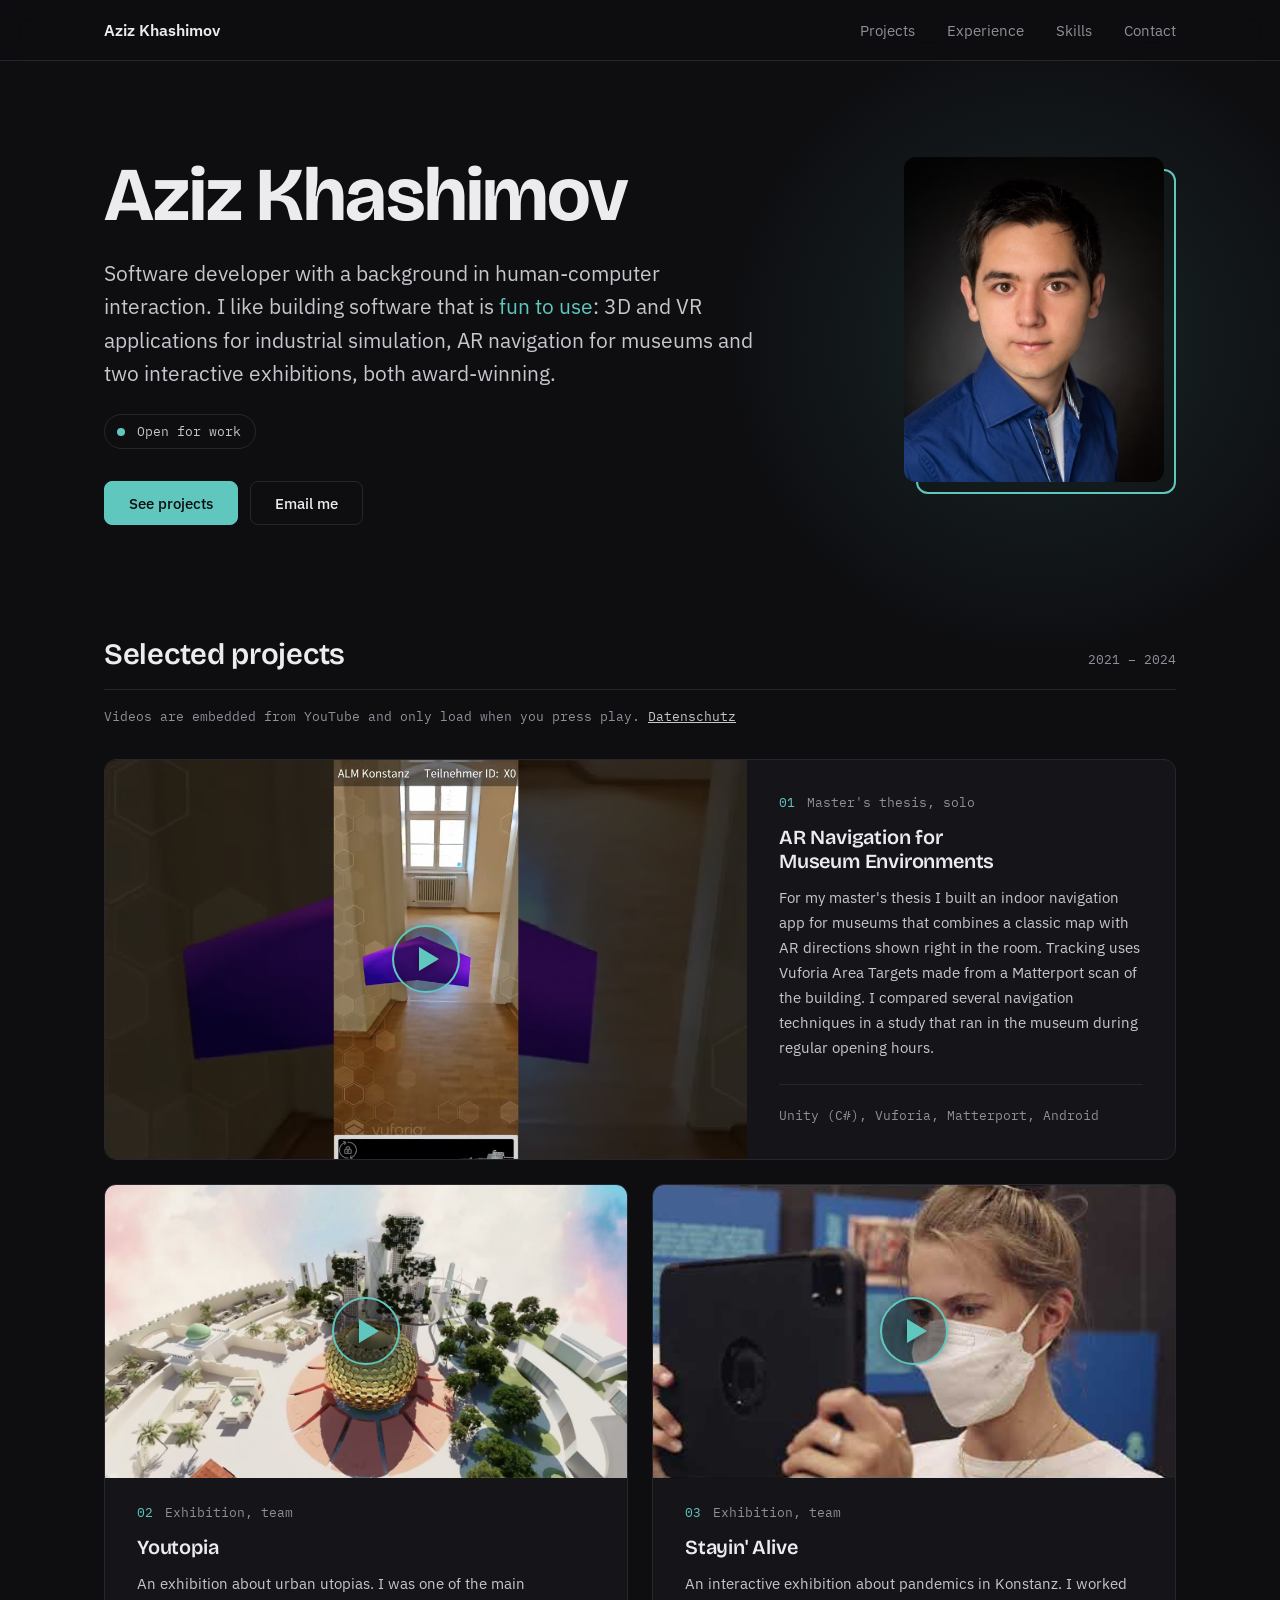
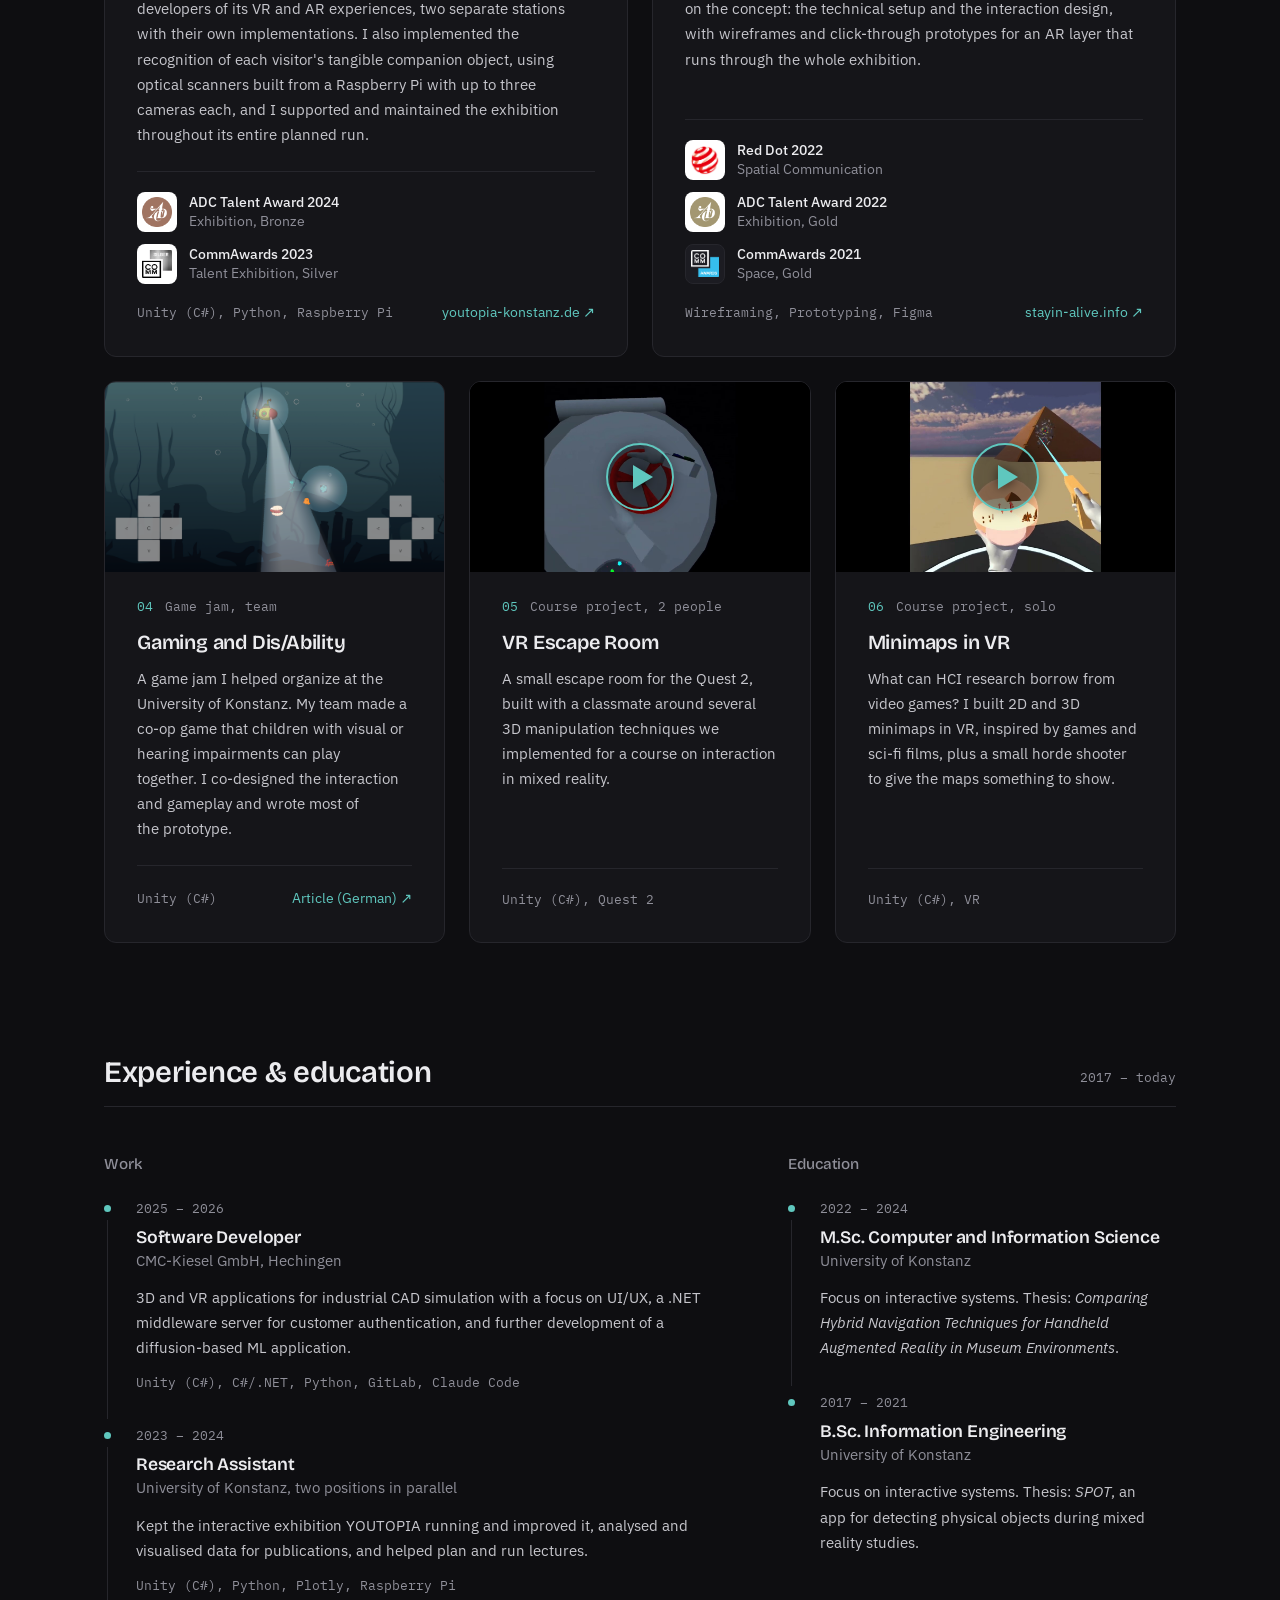
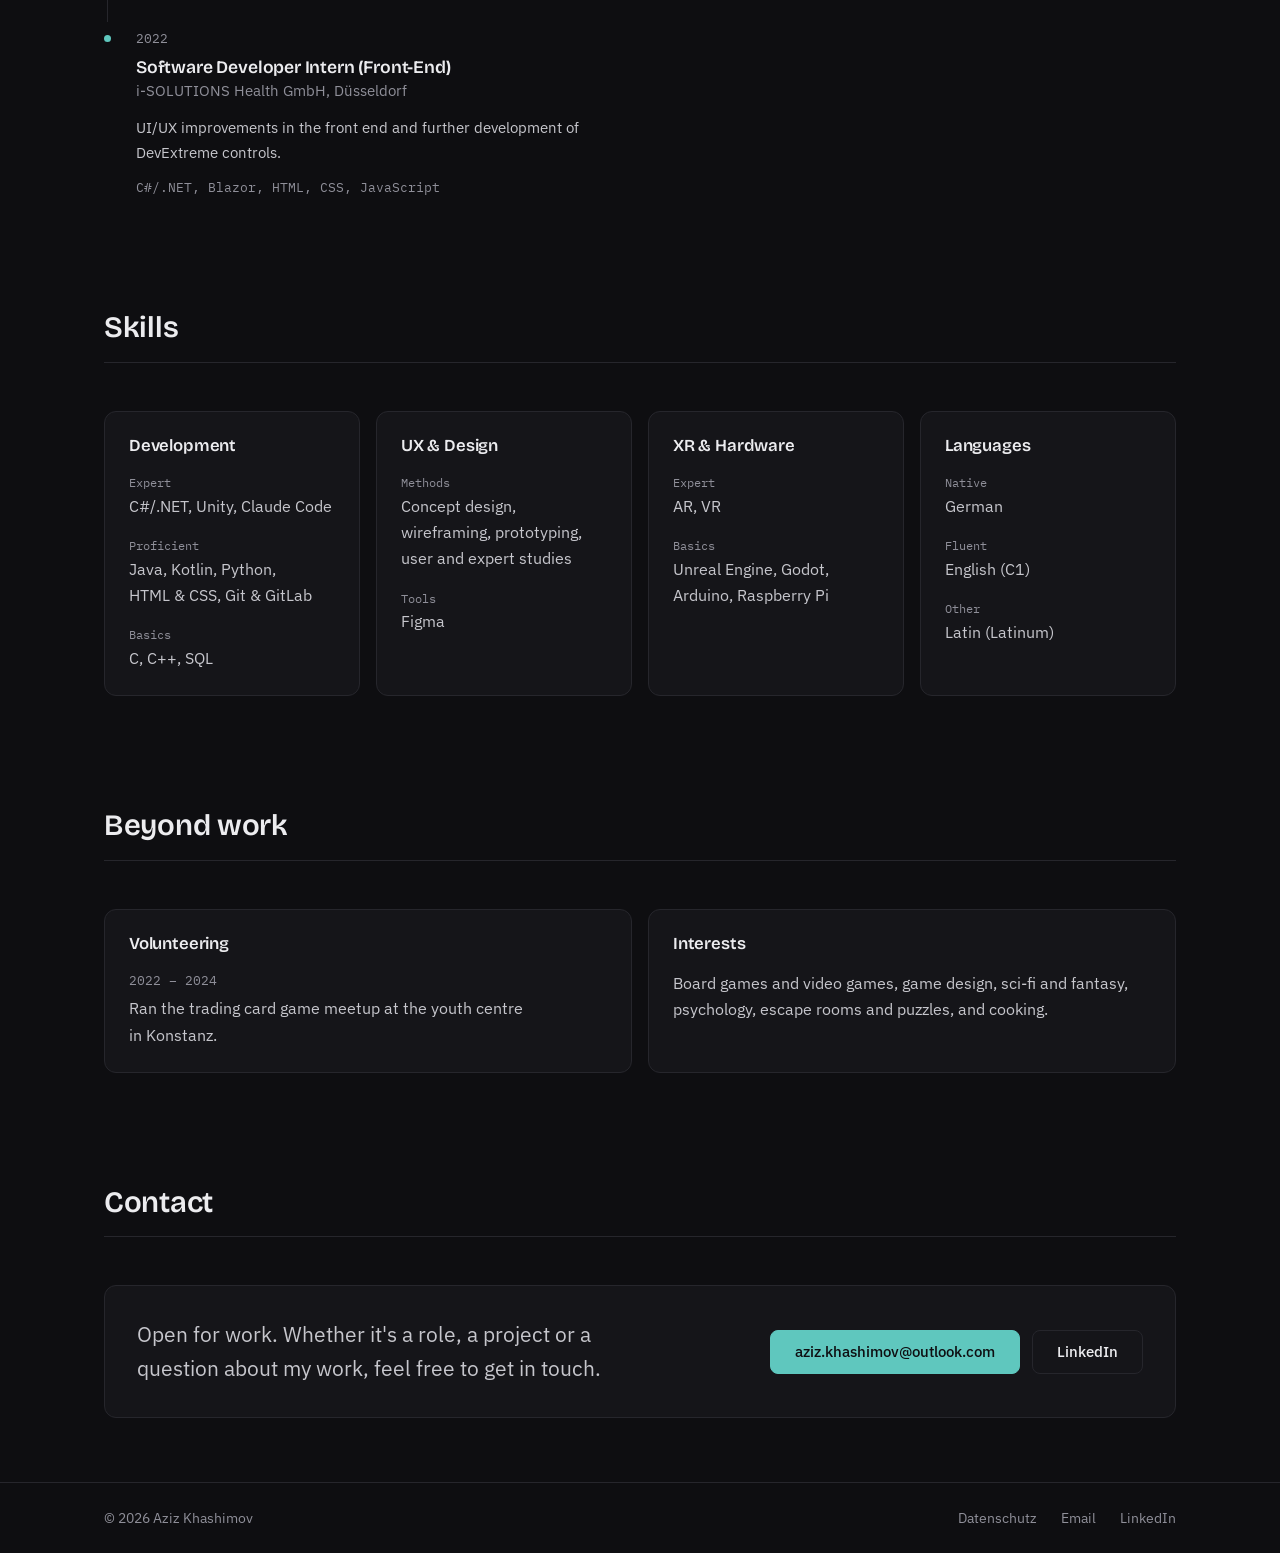
==== index.html @ 4ddc5bf0 "Update CMC-Kiesel experience to match Arbeitszeugnis Co-Authored-By: Claude Opus 5.5 <noreply@anthro" ====
<!doctype html>
<html lang="en">
<head>
<meta charset="utf-8">
<meta name="viewport" content="width=device-width, initial-scale=1">
<title>Aziz Khashimov – Software Developer</title>
<meta name="description" content="Aziz Khashimov, software developer with a background in HCI: AR, VR and interactive exhibitions.">
<link rel="stylesheet" href="fonts.css">
<style>
:root{
  color-scheme:dark;
  --bg:#0e0e11; --surface:#151519; --text:#ececef; --text-2:#c6c6cc; --muted:#8f8f99; --line:#26262c;
  --accent:#5fc7be;
  --mono:"IBM Plex Mono",ui-monospace,monospace;
  --s1:4px; --s2:8px; --s3:12px; --s4:16px; --s5:24px; --s6:32px; --s7:48px; --s8:64px; --s9:96px;
  --radius:12px; --gutter:24px;
}
*{box-sizing:border-box;margin:0;padding:0}
html{scroll-padding-top:80px}
[tabindex="-1"]:focus{outline:none}
body{background:var(--bg);color:var(--text);font:16px/1.65 "IBM Plex Sans",system-ui,sans-serif;-webkit-font-smoothing:antialiased}
h1,h2,h3,h4{font-family:"Bricolage Grotesque","IBM Plex Sans",sans-serif;font-weight:600;line-height:1.2;letter-spacing:-.01em;text-wrap:balance}
p{text-wrap:pretty}
a{color:inherit}
img{display:block;max-width:100%}
ul,ol{list-style:none}
.wrap{max-width:1120px;margin:0 auto;padding:0 var(--gutter)}
@media (max-width:600px){:root{--gutter:16px}}
.mono{font-family:var(--mono);font-size:.8rem;color:var(--muted);letter-spacing:0}

/* nav */
nav{position:sticky;top:0;z-index:10;background:color-mix(in srgb,var(--bg) 85%,transparent);backdrop-filter:blur(12px);border-bottom:1px solid var(--line)}
nav .wrap{display:flex;justify-content:space-between;align-items:center;height:60px}
nav .brand{font-weight:600;text-decoration:none}
nav ul{display:flex;gap:var(--s6)}
nav ul a{text-decoration:none;color:var(--muted);font-size:.92rem}
nav ul a:hover{color:var(--text)}
@media (max-width:600px){nav ul{gap:var(--s5)} nav ul li:nth-child(3){display:none}}
@media (max-width:480px){nav .brand .ln{display:none}}

/* hero */
/* full-width hero clips its ambient light sideways: anything wider than the screen makes mobile Chrome lay out the whole page wider */
.hero{position:relative;overflow-x:clip}
.hero-grid{display:grid;grid-template-columns:minmax(0,1fr) auto;gap:var(--s8);align-items:start;padding-top:var(--s9);padding-bottom:var(--s8)}
.hero::before{content:"";position:absolute;z-index:-1;left:calc(50% + 40px);top:-80px;width:720px;height:720px;pointer-events:none;background:radial-gradient(circle,color-mix(in srgb,var(--accent) 13%,transparent),transparent 62%)}
.hero h1{font-size:clamp(2.8rem,6.5vw,4.75rem);font-weight:700;letter-spacing:-.015em;line-height:1}
.lead em{font-style:normal;color:var(--accent)}
.lead{font-size:clamp(1.1rem,1.8vw,1.3rem);line-height:1.6;color:var(--text-2);max-width:32em;margin-top:var(--s5)}
.status{display:inline-flex;align-items:center;gap:var(--s3);margin-top:var(--s5);padding:6px 14px 6px 12px;border:1px solid var(--line);border-radius:999px;color:var(--text-2)}
.status i{width:8px;height:8px;border-radius:50%;background:var(--accent);box-shadow:0 0 0 0 color-mix(in srgb,var(--accent) 60%,transparent);animation:ping 2.4s ease-out infinite}
@keyframes ping{70%,100%{box-shadow:0 0 0 7px transparent}}
.cta{display:flex;gap:var(--s3);flex-wrap:wrap;margin-top:var(--s6)}
.btn{display:inline-flex;align-items:center;height:44px;padding:0 var(--s5);border-radius:8px;text-decoration:none;font-weight:500;font-size:.95rem;border:1px solid var(--line);transition:border-color .15s,background .15s}
.btn:hover{border-color:var(--muted)}
.btn.primary{background:var(--accent);border-color:var(--accent);color:var(--bg)}
.btn.primary:hover{background:color-mix(in srgb,var(--accent) 85%,#fff)}
.portrait{position:relative;width:260px;margin:0 var(--s3) var(--s3) 0}
.portrait::before{content:"";position:absolute;inset:var(--s3) calc(-1 * var(--s3)) calc(-1 * var(--s3)) var(--s3);border:2px solid var(--accent);border-radius:var(--radius)}
.portrait img{position:relative;width:100%;height:auto;aspect-ratio:4/5;object-fit:cover;object-position:50% 25%;border-radius:var(--radius)}
@media (max-width:820px){
  .hero-grid{grid-template-columns:1fr;gap:var(--s6);padding-top:var(--s8)}
  .hero::before{left:calc(100% - 300px);top:-300px}
  .portrait{order:-1;width:140px}
}

/* sections */
section{padding:var(--s7) 0 var(--s8)}
.section-head{display:flex;justify-content:space-between;align-items:baseline;gap:var(--s4);padding-bottom:var(--s4);margin-bottom:var(--s7);border-bottom:1px solid var(--line)}
.section-head h2{font-size:clamp(1.5rem,2.6vw,1.85rem)}
.section-head .mono{white-space:nowrap}
.section-head+.note{margin:calc(-1 * var(--s6)) 0 var(--s6)}
.note a{color:var(--text-2)}
.note a:hover{color:var(--accent)}

/* project cards */
.projects{display:grid;gap:var(--s5)}
.row-2{display:grid;grid-template-columns:repeat(2,minmax(0,1fr));gap:var(--s5)}
.row-3{display:grid;grid-template-columns:repeat(3,minmax(0,1fr));gap:var(--s5)}
@media (max-width:960px){.row-3{grid-template-columns:repeat(2,minmax(0,1fr))}}
@media (max-width:700px){.row-2,.row-3{grid-template-columns:1fr}}
.card{display:flex;flex-direction:column;background:var(--surface);border:1px solid var(--line);border-radius:var(--radius);transition:box-shadow .35s,border-color .35s}
.media{aspect-ratio:16/9;background:#000;flex-shrink:0;overflow:hidden;border-radius:calc(var(--radius) - 1px) calc(var(--radius) - 1px) 0 0}
.media iframe,.media img{width:100%;height:100%;border:0;object-fit:cover}
.yt{position:relative;display:block;width:100%;height:100%;padding:0;border:0;background:#000;cursor:pointer}
.yt img{transition:filter .3s}
/* outline play button: ring + triangle in accent over a light dark tint; z-index keeps it above the img, which becomes its own layer while its hover filter is active */
.yt::before,.yt::after{content:"";position:absolute;z-index:1;left:50%;top:50%;transform:translate(-50%,-50%);transition:transform .2s;filter:drop-shadow(0 1px 6px rgba(0,0,0,.6))}
.yt::after{width:64px;height:64px;border:2px solid var(--accent);border-radius:50%;background:rgba(14,14,17,.35)}
.yt::before{z-index:2;width:0;height:0;margin-left:3px;border-left:20px solid var(--accent);border-top:12px solid transparent;border-bottom:12px solid transparent}
.yt:hover img{filter:brightness(.8)}
.yt:hover::before,.yt:hover::after{transform:translate(-50%,-50%) scale(1.08)}
.yt:focus-visible{outline:2px solid var(--accent);outline-offset:-2px}
.body{display:flex;flex-direction:column;flex:1;padding:var(--s5) var(--s6) var(--s6)}
.kicker{margin-bottom:var(--s3)}
.kicker span{color:var(--accent);margin-right:var(--s3)}
.body h3{font-size:1.25rem;margin-bottom:var(--s3)}
.body>p:not(.mono){color:var(--text-2);font-size:.95rem}
.foot{display:flex;flex-direction:column;gap:var(--s4);margin-top:auto;padding-top:var(--s5)}
.foot::before{content:"";border-top:1px solid var(--line);margin-bottom:var(--s1)}
.foot-row{display:flex;justify-content:space-between;align-items:baseline;flex-wrap:wrap;gap:var(--s2) var(--s4)}
.ext{font-size:.9rem;color:var(--accent);text-decoration:none;white-space:nowrap}
.ext:hover{text-decoration:underline;text-underline-offset:3px}
.awards{display:flex;flex-direction:column;gap:var(--s3)}
.awards li{display:flex;align-items:center;gap:var(--s3);font-size:.85rem;color:var(--muted);line-height:1.4}
.awards img{width:40px;height:40px;flex-shrink:0;object-fit:contain;background:#fff;border-radius:8px;padding:5px}
.awards img.dark{background:#1c1c22;border:1px solid var(--line)}
.awards b{display:block;color:var(--text);font-weight:500}
.card.featured{display:grid;grid-template-columns:minmax(0,1.5fr) minmax(0,1fr)}
.card.featured .media{aspect-ratio:auto;min-height:320px;border-radius:calc(var(--radius) - 1px) 0 0 calc(var(--radius) - 1px)}
.card.featured .body{padding:var(--s6)}
@media (max-width:860px){.card.featured{grid-template-columns:1fr} .card.featured .media{aspect-ratio:16/9;min-height:0;border-radius:calc(var(--radius) - 1px) calc(var(--radius) - 1px) 0 0}}
@media (max-width:600px){.body,.card.featured .body{padding:var(--s5)}}

/* experience */
.cv{display:grid;grid-template-columns:minmax(0,1.6fr) minmax(0,1fr);gap:var(--s8)}
@media (max-width:860px){.cv{grid-template-columns:1fr;gap:var(--s7)}}
.cv h3{font-size:.95rem;font-weight:500;color:var(--muted);margin-bottom:var(--s5)}
.entries li{position:relative;padding:0 0 var(--s6) var(--s6)}
.entries li:last-child{padding-bottom:0}
.entries li::before{content:"";position:absolute;left:0;top:7px;width:7px;height:7px;border-radius:50%;background:var(--accent)}
.entries li:not(:last-child)::after{content:"";position:absolute;left:3px;top:22px;bottom:6px;width:1px;background:var(--line)}
.entries h4{font-size:1.1rem;margin-top:var(--s2)}
.entries .org{color:var(--muted);font-size:.95rem}
.entries p.desc{color:var(--text-2);font-size:.95rem;margin-top:var(--s3)}
.entries .mono:last-child:not(:first-child){margin-top:var(--s3)}

/* skills */
.skills{display:grid;grid-template-columns:repeat(4,minmax(0,1fr));gap:var(--s4)}
.panel{background:var(--surface);border:1px solid var(--line);border-radius:var(--radius);padding:var(--s5)}
@media (max-width:960px){.skills{grid-template-columns:repeat(2,minmax(0,1fr))}}
@media (max-width:520px){.skills{grid-template-columns:1fr}}
.skills dt{font-family:var(--mono);font-size:.78rem;color:var(--muted)}
.skills dd{color:var(--text-2);margin-bottom:var(--s4)}
.skills dd:last-child{margin-bottom:0}

/* beyond work + contact */
.duo{display:grid;grid-template-columns:repeat(2,minmax(0,1fr));gap:var(--s4)}
@media (max-width:700px){.duo{grid-template-columns:1fr}}
.panel h3{font-size:1.05rem;margin-bottom:var(--s4)}
.panel p:not(.mono){color:var(--text-2)}
.panel .mono+p{margin-top:var(--s1)}
.contact{display:flex;justify-content:space-between;align-items:center;gap:var(--s5) var(--s7);flex-wrap:wrap;padding:var(--s6)}
.contact .lead{margin:0;max-width:25em}
.contact .cta{margin:0}

/* backlight glow on project cards and skill panels: follows the pointer, strongest on the edge nearest to it */
.card,.panel{position:relative}
@media (hover:hover){
  .card::before,.panel::before{content:"";position:absolute;inset:-16px;z-index:-1;border-radius:calc(var(--radius) + 16px);pointer-events:none;
    background:radial-gradient(360px circle at calc(var(--mx,50%) + 16px) calc(var(--my,50%) + 16px),var(--accent),transparent 70%);
    filter:blur(28px);opacity:0;transition:opacity .35s}
  .card::after,.panel::after{content:"";position:absolute;inset:-1px;border-radius:inherit;padding:1px;pointer-events:none;
    background:radial-gradient(260px circle at var(--mx,50%) var(--my,50%),var(--accent),transparent 70%);
    -webkit-mask:linear-gradient(#000 0 0) content-box,linear-gradient(#000 0 0);-webkit-mask-composite:xor;mask-composite:exclude;
    opacity:0;transition:opacity .35s}
  .card:hover::before,.panel:hover::before{opacity:.55}
  .card:hover::after,.panel:hover::after{opacity:1}
  /* a playing video (cross-origin iframe) hides the pointer position: crossfade to an even all-round glow instead of freezing */
  .card:has(iframe:hover)::before,.card:has(iframe:hover)::after{opacity:0}
  .card:has(iframe:hover){box-shadow:0 0 44px -4px color-mix(in srgb,var(--accent) 45%,transparent);border-color:color-mix(in srgb,var(--accent) 55%,var(--line))}
}

footer{border-top:1px solid var(--line)}
footer .wrap{display:flex;justify-content:space-between;flex-wrap:wrap;gap:var(--s3);padding-top:var(--s5);padding-bottom:var(--s5);color:var(--muted);font-size:.85rem}
footer .links{display:flex;gap:var(--s5)}
footer a{text-decoration:none}
footer a:hover{color:var(--text)}
</style>
</head>
<body>

<nav><div class="wrap">
  <a class="brand" href="#">Aziz<span class="ln"> Khashimov</span></a>
  <ul>
    <li><a href="#projects">Projects</a></li>
    <li><a href="#experience">Experience</a></li>
    <li><a href="#skills">Skills</a></li>
    <li><a href="#contact">Contact</a></li>
  </ul>
</div></nav>

<header class="hero"><div class="wrap hero-grid">
  <div>
    <h1>Aziz Khashimov</h1>
    <p class="lead">Software developer with a background in human-computer interaction. I like building software that is <em>fun to use</em>: 3D and VR applications for industrial simulation, AR navigation for museums and two interactive exhibitions, both award-winning.</p>
    <p class="status mono"><i></i>Open for work</p>
    <div class="cta">
      <a class="btn primary" href="#projects">See projects</a>
      <a class="btn" href="mailto:aziz.khashimov@outlook.com">Email me</a>
    </div>
  </div>
  <div class="portrait"><img src="img/portrait.png" alt="Portrait of Aziz Khashimov" width="800" height="800"></div>
</div></header>

<section id="projects"><div class="wrap">
  <div class="section-head"><h2>Selected projects</h2><span class="mono">2021 – 2024</span></div>
  <p class="note mono">Videos are embedded from YouTube and only load when you press play. <a href="datenschutz.html#youtube">Datenschutz</a></p>
  <div class="projects">

    <article class="card featured">
      <div class="media"><button class="yt" data-id="PAN7VxCOb70" data-title="AR Navigation for Museum Environments" aria-label="Play video: AR Navigation for Museum Environments"><img src="img/yt-PAN7VxCOb70.jpg" alt="" loading="lazy"></button></div>
      <div class="body">
        <p class="kicker mono"><span>01</span>Master's thesis, solo</p>
        <h3>AR Navigation for Museum Environments</h3>
        <p>For my master's thesis I built an indoor navigation app for museums that combines a classic map with AR directions shown right in the room. Tracking uses Vuforia Area Targets made from a Matterport scan of the building. I compared several navigation techniques in a study that ran in the museum during regular opening hours.</p>
        <div class="foot"><p class="mono">Unity (C#), Vuforia, Matterport, Android</p></div>
      </div>
    </article>

    <div class="row-2">
      <article class="card">
        <div class="media"><button class="yt" data-id="mVkMf0qojK0" data-title="Youtopia" aria-label="Play video: Youtopia"><img src="img/yt-mVkMf0qojK0.jpg" alt="" loading="lazy"></button></div>
        <div class="body">
          <p class="kicker mono"><span>02</span>Exhibition, team</p>
          <h3>Youtopia</h3>
          <p>An exhibition about urban utopias. I was one of the main developers of its VR and AR experiences, two separate stations with their own implementations. I also implemented the recognition of each visitor's tangible companion object, using optical scanners built from a Raspberry Pi with up to three cameras each, and I supported and maintained the exhibition throughout its entire planned run.</p>
          <div class="foot">
            <ul class="awards">
              <li><img src="img/adc-bronze-2024.png" alt="ADC logo"><span><b>ADC Talent Award 2024</b>Exhibition, Bronze</span></li>
              <li><img src="img/commawards-2023.png" alt="CommAwards Silver logo"><span><b>CommAwards 2023</b>Talent Exhibition, Silver</span></li>
            </ul>
            <div class="foot-row"><p class="mono">Unity (C#), Python, Raspberry Pi</p><a class="ext" href="https://youtopia-konstanz.de/" target="_blank" rel="noopener">youtopia-konstanz.de ↗</a></div>
          </div>
        </div>
      </article>

      <article class="card">
        <div class="media"><button class="yt" data-id="n504hW-Rkqc" data-title="Stayin' Alive" aria-label="Play video: Stayin' Alive"><img src="img/yt-n504hW-Rkqc.jpg" alt="" loading="lazy"></button></div>
        <div class="body">
          <p class="kicker mono"><span>03</span>Exhibition, team</p>
          <h3>Stayin' Alive</h3>
          <p>An interactive exhibition about pandemics in Konstanz. I worked on the concept: the technical setup and the interaction design, with wireframes and click-through prototypes for an AR layer that runs through the whole exhibition.</p>
          <div class="foot">
            <ul class="awards">
              <li><img src="img/reddot-2022.png" alt="Red Dot logo"><span><b>Red Dot 2022</b>Spatial Communication</span></li>
              <li><img src="img/adc-gold-2022.png" alt="ADC logo"><span><b>ADC Talent Award 2022</b>Exhibition, Gold</span></li>
              <li><img class="dark" src="img/commawards-2021.png" alt="CommAwards logo"><span><b>CommAwards 2021</b>Space, Gold</span></li>
            </ul>
            <div class="foot-row"><p class="mono">Wireframing, Prototyping, Figma</p><a class="ext" href="https://stayin-alive.info/" target="_blank" rel="noopener">stayin-alive.info ↗</a></div>
          </div>
        </div>
      </article>
    </div>

    <div class="row-3">
      <article class="card">
        <div class="media"><img src="img/gamejam.png" alt="Screenshot of the game jam prototype" loading="lazy"></div>
        <div class="body">
          <p class="kicker mono"><span>04</span>Game jam, team</p>
          <h3>Gaming and Dis/Ability</h3>
          <p>A game jam I helped organize at the University of Konstanz. My team made a co-op game that children with visual or hearing impairments can play together. I co-designed the interaction and gameplay and wrote most of the prototype.</p>
          <div class="foot"><div class="foot-row"><p class="mono">Unity (C#)</p><a class="ext" href="https://www.gamelab.uni-konstanz.de/news/aktuelles/ankuendigung-gamejam-der-universitaet-konstanz-im-maerz-2024/" target="_blank" rel="noopener">Article (German) ↗</a></div></div>
        </div>
      </article>

      <article class="card">
        <div class="media"><button class="yt" data-id="dcpiaoUxE8g" data-title="VR Escape Room" aria-label="Play video: VR Escape Room"><img src="img/yt-dcpiaoUxE8g.jpg" alt="" loading="lazy"></button></div>
        <div class="body">
          <p class="kicker mono"><span>05</span>Course project, 2 people</p>
          <h3>VR Escape Room</h3>
          <p>A small escape room for the Quest 2, built with a classmate around several 3D manipulation techniques we implemented for a course on interaction in mixed reality.</p>
          <div class="foot"><p class="mono">Unity (C#), Quest 2</p></div>
        </div>
      </article>

      <article class="card">
        <div class="media"><button class="yt" data-id="bs5JrEk2OOI" data-title="Minimaps in VR" aria-label="Play video: Minimaps in VR"><img src="img/yt-bs5JrEk2OOI.jpg" alt="" loading="lazy"></button></div>
        <div class="body">
          <p class="kicker mono"><span>06</span>Course project, solo</p>
          <h3>Minimaps in VR</h3>
          <p>What can HCI research borrow from video games? I built 2D and 3D minimaps in VR, inspired by games and sci-fi films, plus a small horde shooter to give the maps something to show.</p>
          <div class="foot"><p class="mono">Unity (C#), VR</p></div>
        </div>
      </article>
    </div>

  </div>
</div></section>

<section id="experience"><div class="wrap">
  <div class="section-head"><h2>Experience &amp; education</h2><span class="mono">2017 – today</span></div>
  <div class="cv">
    <div>
      <h3>Work</h3>
      <ol class="entries">
        <li>
          <p class="mono">2025 – 2026</p>
          <h4>Software Developer</h4>
          <p class="org">CMC-Kiesel GmbH, Hechingen</p>
          <p class="desc">3D and VR applications for industrial CAD simulation with a focus on UI/UX, a .NET middleware server for customer authentication, and further development of a diffusion-based ML application.</p>
          <p class="mono">Unity (C#), C#/.NET, Python, GitLab, Claude Code</p>
        </li>
        <li>
          <p class="mono">2023 – 2024</p>
          <h4>Research Assistant</h4>
          <p class="org">University of Konstanz, two positions in parallel</p>
          <p class="desc">Kept the interactive exhibition YOUTOPIA running and improved it, analysed and visualised data for publications, and helped plan and run lectures.</p>
          <p class="mono">Unity (C#), Python, Plotly, Raspberry Pi</p>
        </li>
        <li>
          <p class="mono">2022</p>
          <h4>Software Developer Intern (Front-End)</h4>
          <p class="org">i-SOLUTIONS Health GmbH, Düsseldorf</p>
          <p class="desc">UI/UX improvements in the front end and further development of DevExtreme controls.</p>
          <p class="mono">C#/.NET, Blazor, HTML, CSS, JavaScript</p>
        </li>
      </ol>
    </div>
    <div>
      <h3>Education</h3>
      <ol class="entries">
        <li>
          <p class="mono">2022 – 2024</p>
          <h4>M.Sc. Computer and Information Science</h4>
          <p class="org">University of Konstanz</p>
          <p class="desc">Focus on interactive systems. Thesis: <em>Comparing Hybrid Navigation Techniques for Handheld Augmented Reality in Museum Environments</em>.</p>
        </li>
        <li>
          <p class="mono">2017 – 2021</p>
          <h4>B.Sc. Information Engineering</h4>
          <p class="org">University of Konstanz</p>
          <p class="desc">Focus on interactive systems. Thesis: <em>SPOT</em>, an app for detecting physical objects during mixed reality studies.</p>
        </li>
      </ol>
    </div>
  </div>
</div></section>

<section id="skills"><div class="wrap">
  <div class="section-head"><h2>Skills</h2></div>
  <div class="skills">
    <div class="panel"><h3>Development</h3><dl>
      <dt>Expert</dt><dd>C#/.NET, Unity, Claude Code</dd>
      <dt>Proficient</dt><dd>Java, Kotlin, Python, HTML&nbsp;&amp;&nbsp;CSS, Git&nbsp;&amp;&nbsp;GitLab</dd>
      <dt>Basics</dt><dd>C, C++, SQL</dd>
    </dl></div>
    <div class="panel"><h3>UX &amp; Design</h3><dl>
      <dt>Methods</dt><dd>Concept design, wireframing, prototyping, user and expert studies</dd>
      <dt>Tools</dt><dd>Figma</dd>
    </dl></div>
    <div class="panel"><h3>XR &amp; Hardware</h3><dl>
      <dt>Expert</dt><dd>AR, VR</dd>
      <dt>Basics</dt><dd>Unreal Engine, Godot, Arduino, Raspberry Pi</dd>
    </dl></div>
    <div class="panel"><h3>Languages</h3><dl>
      <dt>Native</dt><dd>German</dd>
      <dt>Fluent</dt><dd>English (C1)</dd>
      <dt>Other</dt><dd>Latin (Latinum)</dd>
    </dl></div>
  </div>
</div></section>

<section id="beyond"><div class="wrap">
  <div class="section-head"><h2>Beyond work</h2></div>
  <div class="duo">
    <div class="panel"><h3>Volunteering</h3>
      <p class="mono">2022 – 2024</p>
      <p>Ran the trading card game meetup at the youth centre in Konstanz.</p>
    </div>
    <div class="panel"><h3>Interests</h3>
      <p>Board games and video games, game design, sci-fi and fantasy, psychology, escape rooms and puzzles, and cooking.</p>
    </div>
  </div>
</div></section>

<section id="contact"><div class="wrap">
  <div class="section-head"><h2>Contact</h2></div>
  <div class="panel contact">
    <p class="lead">Open for work. Whether it's a role, a project or a question about my work, feel free to get in touch.</p>
    <div class="cta">
      <a class="btn primary" href="mailto:aziz.khashimov@outlook.com">aziz.khashimov@outlook.com</a>
      <a class="btn" href="https://www.linkedin.com/in/aziz-khashimov/" target="_blank" rel="noopener">LinkedIn</a>
    </div>
  </div>
</div></section>

<footer><div class="wrap">
  <span>© <span id="y"></span> Aziz Khashimov</span>
  <div class="links"><a href="datenschutz.html">Datenschutz</a><a href="mailto:aziz.khashimov@outlook.com">Email</a><a href="https://www.linkedin.com/in/aziz-khashimov/" target="_blank" rel="noopener">LinkedIn</a></div>
</div></footer>
<script>
document.getElementById('y').textContent=new Date().getFullYear();
document.querySelectorAll('.yt').forEach(b=>b.addEventListener('click',()=>{
  const f=document.createElement('iframe');
  f.src='https://www.youtube-nocookie.com/embed/'+b.dataset.id+'?autoplay=1';
  f.title=b.dataset.title;
  f.allow='autoplay; encrypted-media; picture-in-picture; fullscreen';
  f.allowFullscreen=true;
  b.replaceWith(f);
}));
document.querySelectorAll('.card,.panel').forEach(el=>el.addEventListener('pointermove',e=>{
  const r=el.getBoundingClientRect();
  el.style.setProperty('--mx',e.clientX-r.left+'px');
  el.style.setProperty('--my',e.clientY-r.top+'px');
}));
// in-page links scroll in JS: Chrome disables CSS smooth scrolling when the OS has animations turned off
document.querySelectorAll('a[href^="#"]').forEach(a=>a.addEventListener('click',e=>{
  const id=a.getAttribute('href'), el=id==='#'?null:document.querySelector(id);
  if(id!=='#'&&!el)return;
  e.preventDefault();
  const start=scrollY, end=el?el.getBoundingClientRect().top+scrollY-80:0, dist=end-start;
  const dur=Math.min(900,350+Math.abs(dist)/5), t0=performance.now();
  const step=now=>{
    const p=Math.min(1,(now-t0)/dur), k=p<.5?4*p*p*p:1-Math.pow(-2*p+2,3)/2; // easeInOutCubic
    scrollTo({top:start+dist*k,behavior:'instant'});
    if(p<1)requestAnimationFrame(step);
  };
  requestAnimationFrame(step);
  history.pushState(null,'',el?id:location.pathname+location.search);
  if(el){el.setAttribute('tabindex','-1');el.focus({preventScroll:true});} // keep keyboard focus in sync
}));
</script>
</body>
</html>
---- fonts.css ----
/* self-hosted fonts (latin subset, SIL Open Font License, see fonts/*-OFL.txt); no requests to Google */
@font-face{font-family:"Bricolage Grotesque";font-style:normal;font-weight:500 700;font-display:swap;src:url(fonts/bricolage-grotesque.woff2) format("woff2")}
@font-face{font-family:"IBM Plex Sans";font-style:normal;font-weight:400 600;font-display:swap;src:url(fonts/ibm-plex-sans.woff2) format("woff2")}
@font-face{font-family:"IBM Plex Sans";font-style:italic;font-weight:400;font-display:swap;src:url(fonts/ibm-plex-sans-italic.woff2) format("woff2")}
@font-face{font-family:"IBM Plex Mono";font-style:normal;font-weight:400;font-display:swap;src:url(fonts/ibm-plex-mono-400.woff2) format("woff2")}
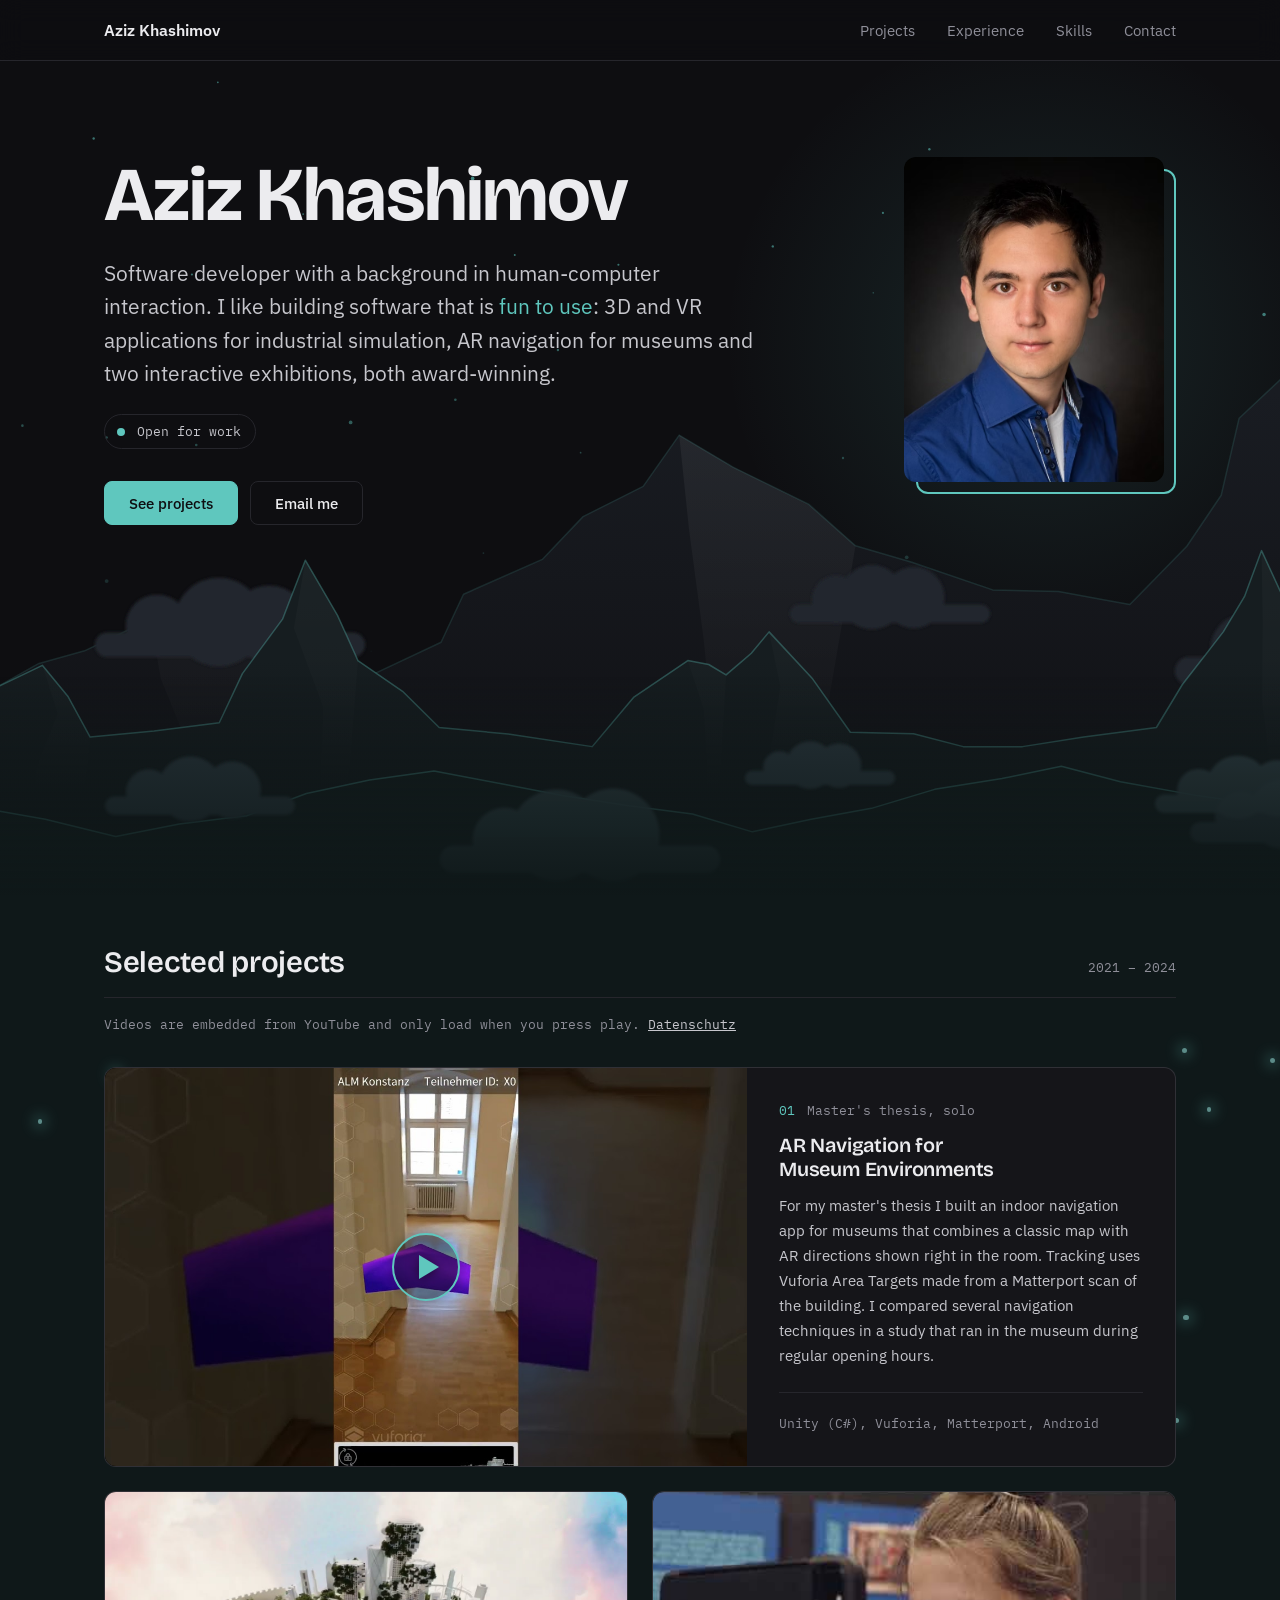
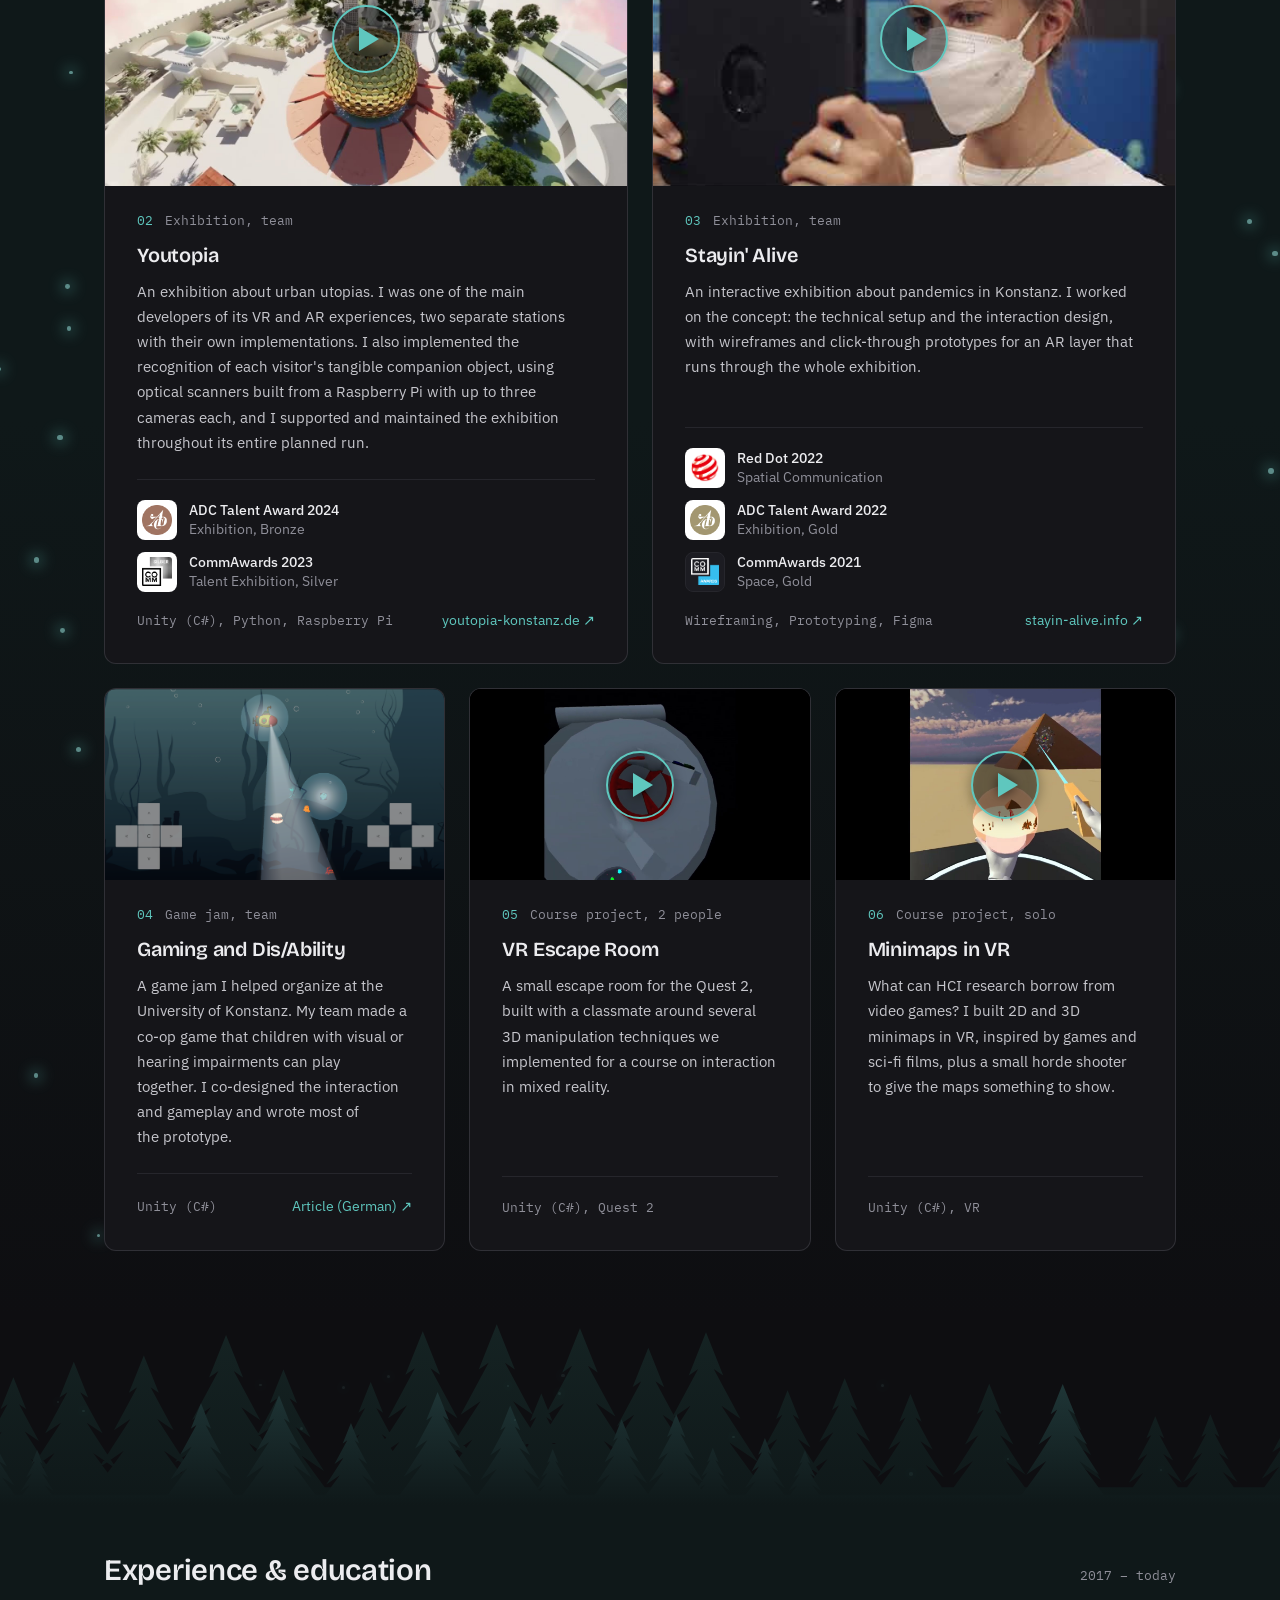
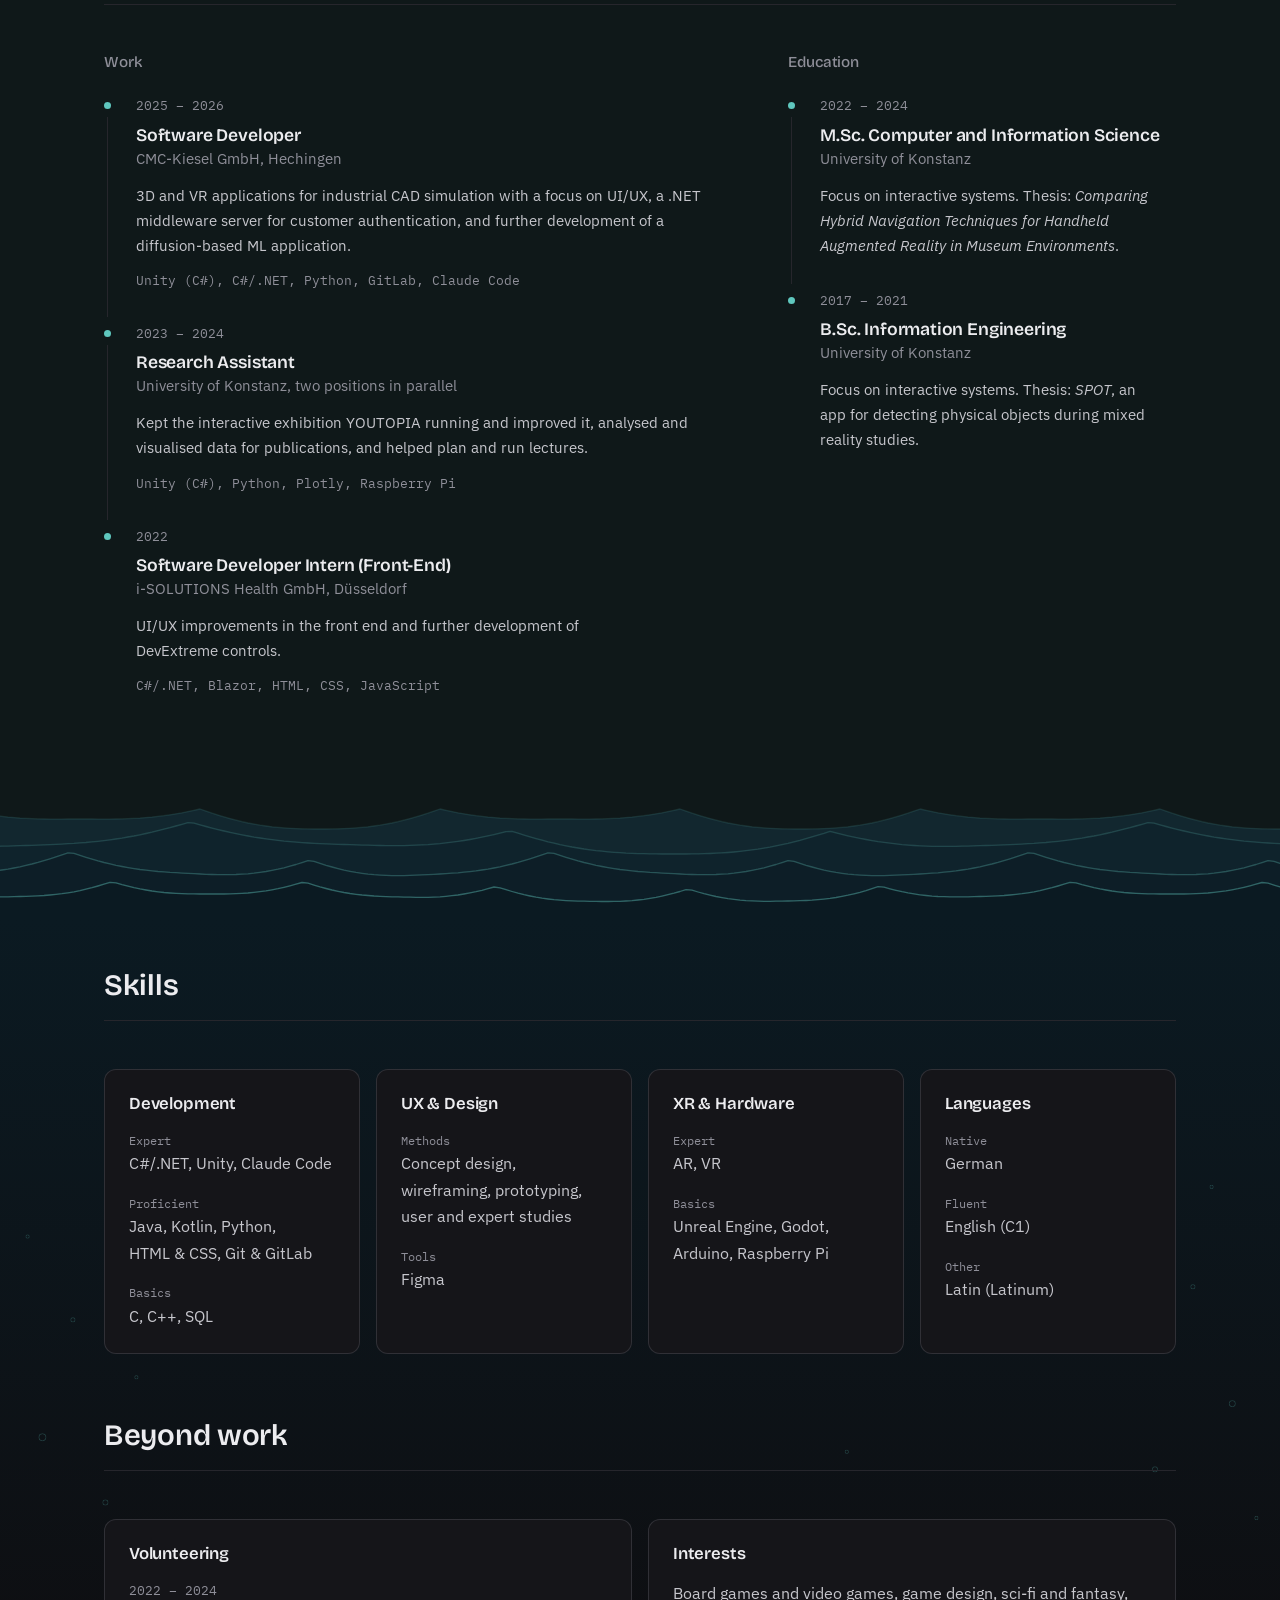
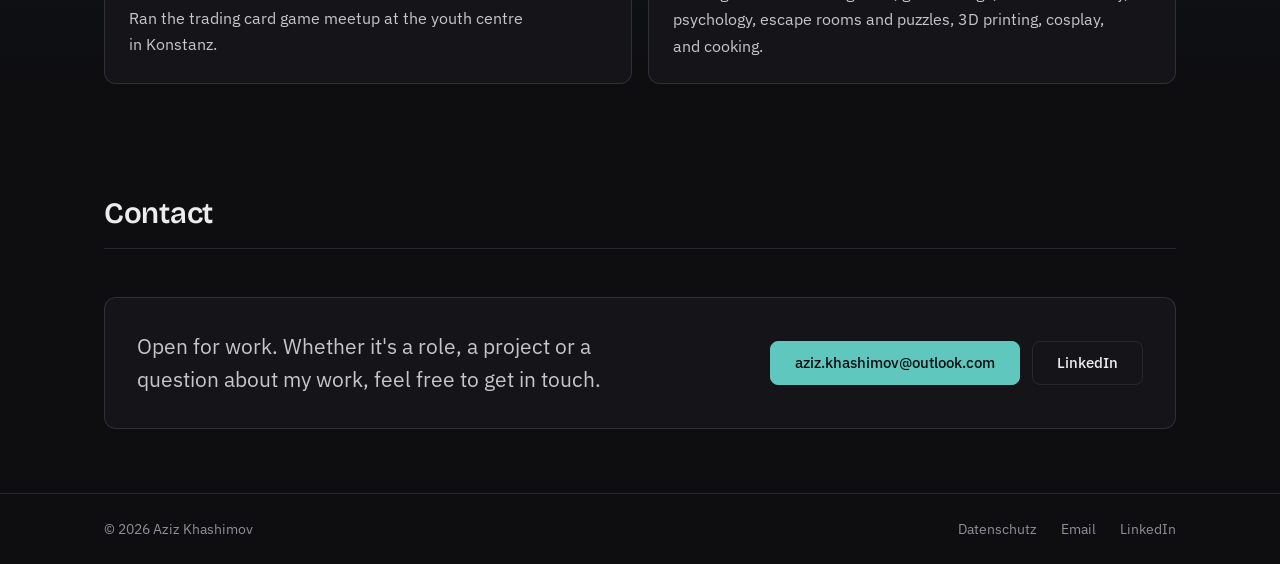
==== commit 3086bc5b: "Redesign the page as one calm landscape The page becomes one quiet descent: a night sky with stars o" ====
--- a/index.html
+++ b/index.html
@@ -33,14 +33,18 @@
 nav .wrap{display:flex;justify-content:space-between;align-items:center;height:60px}
 nav .brand{font-weight:600;text-decoration:none}
 nav ul{display:flex;gap:var(--s6)}
-nav ul a{text-decoration:none;color:var(--muted);font-size:.92rem}
-nav ul a:hover{color:var(--text)}
+nav ul a{position:relative;text-decoration:none;color:var(--muted);font-size:.92rem;transition:color .2s}
+nav ul a:hover,nav ul a[aria-current]{color:var(--text)}
+/* the section you are in (JS sets aria-current) gets an accent line that grows in underneath */
+nav ul a::after{content:"";position:absolute;left:0;right:0;bottom:-7px;height:2px;border-radius:1px;background:var(--accent);scale:0 1;transition:scale .3s}
+nav ul a[aria-current]::after{scale:1}
 @media (max-width:600px){nav ul{gap:var(--s5)} nav ul li:nth-child(3){display:none}}
 @media (max-width:480px){nav .brand .ln{display:none}}
 
 /* hero */
 /* full-width hero clips its ambient light sideways: anything wider than the screen makes mobile Chrome lay out the whole page wider */
-.hero{position:relative;overflow-x:clip}
+/* min-height: viewport minus the 61px nav (60 + border) minus 3px, so the intro ends just above the screen bottom */
+.hero{position:relative;overflow-x:clip;min-height:calc(100svh - 64px)}
 .hero-grid{display:grid;grid-template-columns:minmax(0,1fr) auto;gap:var(--s8);align-items:start;padding-top:var(--s9);padding-bottom:var(--s8)}
 .hero::before{content:"";position:absolute;z-index:-1;left:calc(50% + 40px);top:-80px;width:720px;height:720px;pointer-events:none;background:radial-gradient(circle,color-mix(in srgb,var(--accent) 13%,transparent),transparent 62%)}
 .hero h1{font-size:clamp(2.8rem,6.5vw,4.75rem);font-weight:700;letter-spacing:-.015em;line-height:1}
@@ -50,8 +54,8 @@
 .status i{width:8px;height:8px;border-radius:50%;background:var(--accent);box-shadow:0 0 0 0 color-mix(in srgb,var(--accent) 60%,transparent);animation:ping 2.4s ease-out infinite}
 @keyframes ping{70%,100%{box-shadow:0 0 0 7px transparent}}
 .cta{display:flex;gap:var(--s3);flex-wrap:wrap;margin-top:var(--s6)}
-.btn{display:inline-flex;align-items:center;height:44px;padding:0 var(--s5);border-radius:8px;text-decoration:none;font-weight:500;font-size:.95rem;border:1px solid var(--line);transition:border-color .15s,background .15s}
-.btn:hover{border-color:var(--muted)}
+.btn{display:inline-flex;align-items:center;height:44px;padding:0 var(--s5);border-radius:8px;text-decoration:none;font-weight:500;font-size:.95rem;border:1px solid var(--line);transition:border-color .15s,background .15s,box-shadow .25s,translate .25s}
+.btn:hover{translate:0 -1px;border-color:color-mix(in srgb,var(--accent) 55%,var(--line));box-shadow:0 0 22px -4px color-mix(in srgb,var(--accent) 55%,transparent)}
 .btn.primary{background:var(--accent);border-color:var(--accent);color:var(--bg)}
 .btn.primary:hover{background:color-mix(in srgb,var(--accent) 85%,#fff)}
 .portrait{position:relative;width:260px;margin:0 var(--s3) var(--s3) 0}
@@ -62,9 +66,130 @@
   .hero::before{left:calc(100% - 300px);top:-300px}
   .portrait{order:-1;width:140px}
 }
+/* parallax: JS eases --px/--py (-1..1) toward the pointer or device tilt. Text is the focal plane:
+   the light behind drifts with the viewer, the portrait in front against it, its image more than its frame */
+.hero::before{translate:calc(var(--px,0) * 48px) calc(var(--py,0) * 36px)}
+.portrait::before{translate:calc(var(--px,0) * -8px) calc(var(--py,0) * -6px)}
+.portrait img{translate:calc(var(--px,0) * -16px) calc(var(--py,0) * -12px)}
+/* generic scene layers: --d = travel at full deflection (deeper layers travel further), --reach = how far the scene extends above its section */
+.scene{position:absolute;inset:var(--reach,0px) 0 0;z-index:-1;pointer-events:none;overflow:clip}
+.scene>*{position:absolute;translate:calc(var(--px,0) * var(--d,0px)) calc(var(--py,0) * var(--d,0px) * .75)}
+/* sky (intro): stars, a massif in three depths with clouds between and in front of the ranges, one shooting star. Each layer
+   overhangs the hero by its own travel --d, so no edge shows at full deflection */
+.scene-sky>*{left:calc(-1 * var(--d));width:calc(100% + 2 * var(--d))}
+.sky-stars{--d:64px;top:calc(-1 * var(--d));height:calc(75% + var(--d));fill:color-mix(in srgb,var(--accent) 55%,transparent);mask-image:linear-gradient(#000 40%,transparent)}
+.sky-stars .tw{fill:var(--accent)}
+.sky-stars .tw>*{opacity:.65}
+@keyframes twinkle{from{opacity:.3}to{opacity:1}}
+@media (prefers-reduced-motion:no-preference){.sky-stars .tw>*{animation:twinkle var(--t) ease-in-out var(--delay) infinite alternate}}
+/* forest tint (projects): starts --band above the section, in the hero's haze, and holds the fireflies. The band shrinks on
+   short screens so it stays below the intro buttons (the hero's bottom padding, --s8, is always free) */
+.scene-forest{--band:clamp(var(--s8),100svh - 550px,220px);--reach:calc(-1 * var(--band))}
+.scene-forest>*{--o:max(var(--d),-1 * var(--d));left:calc(-1 * var(--o));width:calc(100% + 2 * var(--o))}
+/* fireflies: the layer only does the parallax, each dot drifts and glows on its own (reduced motion: still, softly lit) */
+.forest-flies{--d:16px;top:calc(var(--band) + 40px);bottom:0}
+.forest-flies i{position:absolute;left:var(--x);top:var(--y);width:var(--z);height:var(--z);border-radius:50%;background:color-mix(in srgb,var(--accent) 70%,#fff);
+  box-shadow:0 0 14px 4px color-mix(in srgb,var(--accent) 50%,transparent);opacity:.6}
+@media (prefers-reduced-motion:no-preference){.forest-flies i{animation:fly var(--t) ease-in-out var(--dl) infinite alternate,glow var(--g) ease-in-out var(--dl) infinite}}
+@keyframes fly{to{translate:var(--dx) var(--dy)}}
+@keyframes glow{0%,100%{opacity:.1}45%,55%{opacity:.95}}
+@media (max-width:820px){.scene-forest{--band:clamp(var(--s8),100svh - 840px,220px)}}
+/* sea (skills + beyond work): bubbles rising at the edges */
+.scene-sea>*{left:0;top:0;width:100%;height:100%}
+.sea-bubbles{--d:18px;fill:none;stroke:color-mix(in srgb,var(--accent) 22%,transparent)}
+@keyframes rise{from{opacity:0}15%,60%{opacity:1}to{opacity:0;transform:translate(6px,-360px)}}
+@media (prefers-reduced-motion:no-preference){.sea-bubbles use{animation:rise var(--t) linear var(--delay) infinite}}
+/* the landscape, generated by docs/superpowers/mockups/calm.js (seeded, so it can be regenerated): the page is one descent from
+   the night sky over the mountains through a forest to the water. Behind the content there is only a quiet tint per section;
+   the pictures are the hero and three narrow dividers (.dv). Scroll depth is CSS scroll-driven animation, no scroll handler */
+:root{--edge:color-mix(in srgb,var(--accent) 32%,transparent)}
+
+/* hero: a massif in three depths. It may stand behind the intro (its fills are close to the page colour), the summit sits
+   right of the middle, under the portrait. While the intro scrolls away, the mountains sink behind the clouds */
+.scene-sky>.mt{bottom:calc(-1 * var(--d));height:calc(min(66%,48vw) + var(--d))}
+.mt-far{--d:36px;--sink:200px}.mt-mid{--d:22px;--sink:120px}.mt-near{--d:10px;--sink:56px}
+.mt .edge{fill:none;stroke:var(--edge);stroke-width:1.5;stroke-linejoin:round;vector-effect:non-scaling-stroke}
+.mt-far .edge{stroke:color-mix(in srgb,var(--accent) 14%,transparent)}
+.sky-stars{--sink:300px}
+/* shooting star: one short streak a little up and left of the far range's left summit, once, when scrolling starts. It is
+   drawn inside that range's svg, so it keeps its place next to the summit at every screen size */
+.shoot{opacity:0;transform-box:fill-box;transform-origin:0 50%;filter:drop-shadow(0 0 4px var(--accent))}
+.shoot.go{animation:shoot .85s cubic-bezier(.3,.6,.4,1) both}
+@keyframes shoot{0%{translate:0 0;opacity:0;scale:.2 1}15%{opacity:1}55%{opacity:1;scale:1 1}100%{translate:-197px 0;opacity:0;scale:.5 1}}
+@media (prefers-reduced-motion:no-preference){@supports (animation-timeline:scroll()){
+  .scene-sky>*{animation:sink linear both;animation-timeline:scroll(root);animation-range:0 100vh}
+  @keyframes sink{to{transform:translateY(var(--sink))}}}}
+
+/* projects: under the cloud bank a quiet tint and the fireflies */
+.scene-forest{background:linear-gradient(transparent,#0f1819 var(--band),#0f1819 60%,var(--bg))}
+.scene-sky>.cl{bottom:0;height:170px;left:-1640px;width:calc(100% + 3280px);background:var(--w) 0 0/1600px 170px repeat-x}
+/* clouds between the far and the middle range: they sink at a speed between the two (the wrapper), drifting inside it */
+.scene-sky>.cw{bottom:calc(min(66%,48vw) * .34);height:170px;--d:30px;--sink:160px}
+.cw>.cl{position:absolute;bottom:0;height:170px;left:-1640px;width:calc(100% + 3280px);background:var(--w) 0 0/1600px 170px repeat-x}
+.cl-deep{--w:url("data:image/svg+xml,%3Csvg%20xmlns%3D'http%3A%2F%2Fwww.w3.org%2F2000%2Fsvg'%20viewBox%3D'0%200%201600%20170'%3E%3Cfilter%20id%3D'b'%3E%3CfeGaussianBlur%20stdDeviation%3D'1.6'%2F%3E%3C%2Ffilter%3E%3Cg%20fill%3D'%2323282f'%20filter%3D'url(%23b)'%3E%3Crect%20x%3D'165.0'%20y%3D'93.5'%20width%3D'270'%20height%3D'24.5'%20rx%3D'12.2'%2F%3E%3Ccircle%20cx%3D'227.1'%20cy%3D'87.0'%20r%3D'31.3'%2F%3E%3Ccircle%20cx%3D'288.7'%20cy%3D'83.1'%20r%3D'44.4'%2F%3E%3Ccircle%20cx%3D'339.2'%20cy%3D'84.9'%20r%3D'38.5'%2F%3E%3Crect%20x%3D'860.0'%20y%3D'65.6'%20width%3D'200'%20height%3D'18.4'%20rx%3D'9.2'%2F%3E%3Ccircle%20cx%3D'906.0'%20cy%3D'60.6'%20r%3D'24.0'%2F%3E%3Ccircle%20cx%3D'942.0'%20cy%3D'58.2'%20r%3D'32.1'%2F%3E%3Ccircle%20cx%3D'983.9'%20cy%3D'58.6'%20r%3D'30.6'%2F%3E%3Crect%20x%3D'1245.0'%20y%3D'118.1'%20width%3D'310'%20height%3D'27.9'%20rx%3D'13.9'%2F%3E%3Ccircle%20cx%3D'1316.3'%20cy%3D'110.6'%20r%3D'35.9'%2F%3E%3Ccircle%20cx%3D'1384.4'%20cy%3D'108.3'%20r%3D'43.7'%2F%3E%3Ccircle%20cx%3D'1441.4'%20cy%3D'109.4'%20r%3D'40.1'%2F%3E%3C%2Fg%3E%3C%2Fsvg%3E")}
+.cl-back{--w:url("data:image/svg+xml,%3Csvg%20xmlns%3D'http%3A%2F%2Fwww.w3.org%2F2000%2Fsvg'%20viewBox%3D'0%200%201600%20170'%3E%3Cfilter%20id%3D'b'%3E%3CfeGaussianBlur%20stdDeviation%3D'1.6'%2F%3E%3C%2Ffilter%3E%3Cg%20fill%3D'%23253137'%20filter%3D'url(%23b)'%3E%3Crect%20x%3D'145.0'%20y%3D'69.6'%20width%3D'190'%20height%3D'18.4'%20rx%3D'9.2'%2F%3E%3Ccircle%20cx%3D'188.7'%20cy%3D'65.0'%20r%3D'22.7'%2F%3E%3Ccircle%20cx%3D'230.3'%20cy%3D'62.1'%20r%3D'32.5'%2F%3E%3Ccircle%20cx%3D'272.3'%20cy%3D'63.2'%20r%3D'28.6'%2F%3E%3Crect%20x%3D'785.0'%20y%3D'43.7'%20width%3D'150'%20height%3D'14.3'%20rx%3D'7.1'%2F%3E%3Ccircle%20cx%3D'819.5'%20cy%3D'40.5'%20r%3D'16.3'%2F%3E%3Ccircle%20cx%3D'850.1'%20cy%3D'38.2'%20r%3D'23.9'%2F%3E%3Ccircle%20cx%3D'879.0'%20cy%3D'38.7'%20r%3D'22.3'%2F%3E%3Crect%20x%3D'1230.0'%20y%3D'94.9'%20width%3D'220'%20height%3D'21.1'%20rx%3D'10.5'%2F%3E%3Ccircle%20cx%3D'1280.6'%20cy%3D'89.7'%20r%3D'25.7'%2F%3E%3Ccircle%20cx%3D'1323.1'%20cy%3D'86.9'%20r%3D'35.1'%2F%3E%3Ccircle%20cx%3D'1363.7'%20cy%3D'86.9'%20r%3D'35.0'%2F%3E%3C%2Fg%3E%3C%2Fsvg%3E");--d:26px}
+.cl-front{--w:url("data:image/svg+xml,%3Csvg%20xmlns%3D'http%3A%2F%2Fwww.w3.org%2F2000%2Fsvg'%20viewBox%3D'0%200%201600%20170'%3E%3Cfilter%20id%3D'b'%3E%3CfeGaussianBlur%20stdDeviation%3D'1.6'%2F%3E%3C%2Ffilter%3E%3Cg%20fill%3D'%232e3d43'%20filter%3D'url(%23b)'%3E%3Crect%20x%3D'480.0'%20y%3D'118.8'%20width%3D'280'%20height%3D'27.2'%20rx%3D'13.6'%2F%3E%3Ccircle%20cx%3D'544.4'%20cy%3D'112.5'%20r%3D'31.7'%2F%3E%3Ccircle%20cx%3D'596.3'%20cy%3D'108.2'%20r%3D'45.8'%2F%3E%3Ccircle%20cx%3D'653.1'%20cy%3D'108.1'%20r%3D'46.5'%2F%3E%3Crect%20x%3D'1195.0'%20y%3D'67.6'%20width%3D'190'%20height%3D'18.4'%20rx%3D'9.2'%2F%3E%3Ccircle%20cx%3D'1238.7'%20cy%3D'63.4'%20r%3D'21.5'%2F%3E%3Ccircle%20cx%3D'1277.8'%20cy%3D'60.3'%20r%3D'31.6'%2F%3E%3Ccircle%20cx%3D'1317.4'%20cy%3D'61.4'%20r%3D'28.1'%2F%3E%3C%2Fg%3E%3C%2Fsvg%3E");--d:10px;opacity:.88}
+
+/* experience: earth, nothing else */
+.scene-ground{background:#0f1819}
+
+/* skills: water that gets deeper towards Contact, only the rising bubbles */
+.scene-sea{background:linear-gradient(#0b1a22,var(--bg) 92%)}
+
+/* dividers: one narrow strip between two sections, on the upper section's tint, its front shape ends in the lower one's */
+.dv{position:relative;height:190px;overflow:clip;pointer-events:none}
+.dv>*{position:absolute;left:-40px;width:calc(100% + 80px);bottom:0;height:100%;translate:calc(var(--px,0) * var(--d,0px)) 0}
+.dv-forest{background:var(--bg)}
+.dv-forest>.back{--d:22px;--rise:30px}
+.dv-forest>.front{--d:8px}
+.dv-forest>.forest-flies{top:auto;--d:14px;opacity:.15;transition:opacity 1.2s;mask-image:linear-gradient(transparent,#000 56px,#000 calc(100% - 44px),transparent)}
+.dv-forest.lit>.forest-flies{opacity:1}
+.dv-forest>.forest-flies i{box-shadow:0 0 8px 2px color-mix(in srgb,var(--accent) 50%,transparent);transition:scale 1.2s,box-shadow 1.2s}
+/* lit: every dot twice the size with a wide halo, and it no longer fades out between its pulses */
+.dv-forest.lit>.forest-flies i{scale:2;opacity:.8;box-shadow:0 0 16px 5px color-mix(in srgb,var(--accent) 75%,transparent),0 0 42px 14px color-mix(in srgb,var(--accent) 26%,transparent)}
+@media (prefers-reduced-motion:no-preference){.dv-forest.lit>.forest-flies i{animation:fly var(--t) ease-in-out var(--dl) infinite alternate,glow-lit var(--g) ease-in-out var(--dl) infinite}}
+@keyframes glow-lit{0%,100%{opacity:.5}45%,55%{opacity:1}}
+.dv-water{--air:100px;--sea:160px;height:calc(var(--sea) + var(--air));margin-top:calc(-1 * var(--air));background:linear-gradient(transparent var(--air),#0f1819 var(--air))}
+.dv-water>i{left:-1000px;width:calc(100% + 2000px);bottom:-8px;height:var(--sea);background:var(--w) 0 0/960px 100% repeat-x;translate:none;--to:960px}
+.dv-water>.fish{left:var(--x);width:38px;height:17px;top:calc(var(--air) + var(--sea) * .8);bottom:auto;translate:none;--up:-128px}
+.dv-water>.fish>svg{display:block;width:100%;height:100%;fill:#2b5964;overflow:visible}
+.dv-water>.f1{--x:27%;--t:11s;--dl:-2s;--dx:-110px}
+.dv-water>.f2{--x:66%;--t:17s;--dl:-7s;--dx:-140px;--up:-146px;scale:-1 1}
+.dv-water>.f3{--x:84%;--t:23s;--dl:-4s;--dx:-90px;--up:-104px;width:30px;height:13px}
+.dv-water>i:nth-of-type(1){--w:url("data:image/svg+xml,%3Csvg%20xmlns%3D'http%3A%2F%2Fwww.w3.org%2F2000%2Fsvg'%20viewBox%3D'0%200%20960%20160'%20preserveAspectRatio%3D'none'%3E%3Cpath%20d%3D'M0%2041.0L6%2042.3L12%2043.6L18%2044.8L24%2045.8L30%2046.8L36%2047.7L42%2048.4L48%2049.1L54%2049.6L60%2050.1L66%2050.4L72%2050.7L78%2050.9L84%2051.0L90%2051.1L96%2051.1L102%2051.1L108%2051.0L114%2051.0L120%2051.0L126%2051.0L132%2051.0L138%2051.1L144%2051.1L150%2051.1L156%2051.0L162%2050.9L168%2050.7L174%2050.4L180%2050.1L186%2049.6L192%2049.1L198%2048.4L204%2047.7L210%2046.8L216%2045.8L222%2044.8L228%2043.6L234%2042.3L240%2041.0L246%2043.1L252%2045.2L258%2047.1L264%2048.9L270%2050.6L276%2052.2L282%2053.7L288%2055.0L294%2056.1L300%2057.2L306%2058.0L312%2058.8L318%2059.4L324%2059.9L330%2060.3L336%2060.6L342%2060.8L348%2060.9L354%2061.0L360%2061.0L366%2061.0L372%2060.9L378%2060.8L384%2060.6L390%2060.3L396%2059.9L402%2059.4L408%2058.8L414%2058.0L420%2057.2L426%2056.1L432%2055.0L438%2053.7L444%2052.2L450%2050.6L456%2048.9L462%2047.1L468%2045.2L474%2043.1L480%2041.0L486%2042.3L492%2043.6L498%2044.8L504%2045.8L510%2046.8L516%2047.7L522%2048.4L528%2049.1L534%2049.6L540%2050.1L546%2050.4L552%2050.7L558%2050.9L564%2051.0L570%2051.1L576%2051.1L582%2051.1L588%2051.0L594%2051.0L600%2051.0L606%2051.0L612%2051.0L618%2051.1L624%2051.1L630%2051.1L636%2051.0L642%2050.9L648%2050.7L654%2050.4L660%2050.1L666%2049.6L672%2049.1L678%2048.4L684%2047.7L690%2046.8L696%2045.8L702%2044.8L708%2043.6L714%2042.3L720%2041.0L726%2043.1L732%2045.2L738%2047.1L744%2048.9L750%2050.6L756%2052.2L762%2053.7L768%2055.0L774%2056.1L780%2057.2L786%2058.0L792%2058.8L798%2059.4L804%2059.9L810%2060.3L816%2060.6L822%2060.8L828%2060.9L834%2061.0L840%2061.0L846%2061.0L852%2060.9L858%2060.8L864%2060.6L870%2060.3L876%2059.9L882%2059.4L888%2058.8L894%2058.0L900%2057.2L906%2056.1L912%2055.0L918%2053.7L924%2052.2L930%2050.6L936%2048.9L942%2047.1L948%2045.2L954%2043.1L960%2041.0V160H0Z'%20fill%3D'%2312272f'%2F%3E%3Cpath%20d%3D'M0%2041.0L6%2042.3L12%2043.6L18%2044.8L24%2045.8L30%2046.8L36%2047.7L42%2048.4L48%2049.1L54%2049.6L60%2050.1L66%2050.4L72%2050.7L78%2050.9L84%2051.0L90%2051.1L96%2051.1L102%2051.1L108%2051.0L114%2051.0L120%2051.0L126%2051.0L132%2051.0L138%2051.1L144%2051.1L150%2051.1L156%2051.0L162%2050.9L168%2050.7L174%2050.4L180%2050.1L186%2049.6L192%2049.1L198%2048.4L204%2047.7L210%2046.8L216%2045.8L222%2044.8L228%2043.6L234%2042.3L240%2041.0L246%2043.1L252%2045.2L258%2047.1L264%2048.9L270%2050.6L276%2052.2L282%2053.7L288%2055.0L294%2056.1L300%2057.2L306%2058.0L312%2058.8L318%2059.4L324%2059.9L330%2060.3L336%2060.6L342%2060.8L348%2060.9L354%2061.0L360%2061.0L366%2061.0L372%2060.9L378%2060.8L384%2060.6L390%2060.3L396%2059.9L402%2059.4L408%2058.8L414%2058.0L420%2057.2L426%2056.1L432%2055.0L438%2053.7L444%2052.2L450%2050.6L456%2048.9L462%2047.1L468%2045.2L474%2043.1L480%2041.0L486%2042.3L492%2043.6L498%2044.8L504%2045.8L510%2046.8L516%2047.7L522%2048.4L528%2049.1L534%2049.6L540%2050.1L546%2050.4L552%2050.7L558%2050.9L564%2051.0L570%2051.1L576%2051.1L582%2051.1L588%2051.0L594%2051.0L600%2051.0L606%2051.0L612%2051.0L618%2051.1L624%2051.1L630%2051.1L636%2051.0L642%2050.9L648%2050.7L654%2050.4L660%2050.1L666%2049.6L672%2049.1L678%2048.4L684%2047.7L690%2046.8L696%2045.8L702%2044.8L708%2043.6L714%2042.3L720%2041.0L726%2043.1L732%2045.2L738%2047.1L744%2048.9L750%2050.6L756%2052.2L762%2053.7L768%2055.0L774%2056.1L780%2057.2L786%2058.0L792%2058.8L798%2059.4L804%2059.9L810%2060.3L816%2060.6L822%2060.8L828%2060.9L834%2061.0L840%2061.0L846%2061.0L852%2060.9L858%2060.8L864%2060.6L870%2060.3L876%2059.9L882%2059.4L888%2058.8L894%2058.0L900%2057.2L906%2056.1L912%2055.0L918%2053.7L924%2052.2L930%2050.6L936%2048.9L942%2047.1L948%2045.2L954%2043.1L960%2041.0'%20fill%3D'none'%20stroke%3D'rgba(95%2C199%2C190%2C0.13)'%20stroke-width%3D'1.3'%20stroke-linejoin%3D'round'%2F%3E%3C%2Fsvg%3E")}
+.dv-water>i:nth-of-type(2){--w:url("data:image/svg+xml,%3Csvg%20xmlns%3D'http%3A%2F%2Fwww.w3.org%2F2000%2Fsvg'%20viewBox%3D'0%200%20960%20160'%20preserveAspectRatio%3D'none'%3E%3Cpath%20d%3D'M0%2077.8L6%2078.1L12%2078.3L18%2078.4L24%2078.4L30%2078.4L36%2078.3L42%2078.2L48%2078.1L54%2077.9L60%2077.7L66%2077.5L72%2077.3L78%2077.1L84%2076.8L90%2076.6L96%2076.4L102%2076.1L108%2075.7L114%2075.4L120%2074.9L126%2074.5L132%2073.9L138%2073.3L144%2072.6L150%2071.8L156%2071.0L162%2070.1L168%2069.0L174%2068.0L180%2066.8L186%2065.5L192%2064.2L198%2062.7L204%2061.2L210%2059.7L216%2058.0L222%2056.3L228%2054.6L234%2055.2L240%2056.9L246%2058.5L252%2060.1L258%2061.6L264%2063.0L270%2064.4L276%2065.7L282%2066.9L288%2068.0L294%2069.1L300%2070.0L306%2070.9L312%2071.7L318%2072.4L324%2073.1L330%2073.6L336%2074.1L342%2074.6L348%2075.0L354%2075.3L360%2075.6L366%2075.8L372%2076.1L378%2076.3L384%2076.5L390%2076.7L396%2076.9L402%2077.1L408%2077.2L414%2077.4L420%2077.5L426%2077.6L432%2077.7L438%2077.7L444%2077.6L450%2077.4L456%2077.2L462%2076.9L468%2076.6L474%2076.1L480%2075.6L486%2074.9L492%2074.2L498%2073.4L504%2072.5L510%2071.5L516%2070.4L522%2069.2L528%2067.9L534%2066.6L540%2065.2L546%2063.7L552%2063.3L558%2065.2L564%2067.1L570%2068.9L576%2070.6L582%2072.2L588%2073.8L594%2075.2L600%2076.6L606%2077.8L612%2079.0L618%2080.0L624%2081.0L630%2081.8L636%2082.6L642%2083.2L648%2083.8L654%2084.3L660%2084.7L666%2085.1L672%2085.3L678%2085.6L684%2085.7L690%2085.8L696%2085.9L702%2086.0L708%2086.0L714%2086.0L720%2086.0L726%2086.0L732%2085.9L738%2085.8L744%2085.7L750%2085.5L756%2085.2L762%2084.9L768%2084.5L774%2084.0L780%2083.4L786%2082.7L792%2081.9L798%2081.1L804%2080.1L810%2079.1L816%2077.9L822%2076.6L828%2075.3L834%2073.8L840%2072.3L846%2070.6L852%2068.9L858%2067.1L864%2065.3L870%2063.3L876%2064.9L882%2066.4L888%2067.8L894%2069.1L900%2070.3L906%2071.5L912%2072.6L918%2073.6L924%2074.4L930%2075.2L936%2075.9L942%2076.6L948%2077.1L954%2077.5L960%2077.8V160H0Z'%20fill%3D'%230f232c'%2F%3E%3Cpath%20d%3D'M0%2077.8L6%2078.1L12%2078.3L18%2078.4L24%2078.4L30%2078.4L36%2078.3L42%2078.2L48%2078.1L54%2077.9L60%2077.7L66%2077.5L72%2077.3L78%2077.1L84%2076.8L90%2076.6L96%2076.4L102%2076.1L108%2075.7L114%2075.4L120%2074.9L126%2074.5L132%2073.9L138%2073.3L144%2072.6L150%2071.8L156%2071.0L162%2070.1L168%2069.0L174%2068.0L180%2066.8L186%2065.5L192%2064.2L198%2062.7L204%2061.2L210%2059.7L216%2058.0L222%2056.3L228%2054.6L234%2055.2L240%2056.9L246%2058.5L252%2060.1L258%2061.6L264%2063.0L270%2064.4L276%2065.7L282%2066.9L288%2068.0L294%2069.1L300%2070.0L306%2070.9L312%2071.7L318%2072.4L324%2073.1L330%2073.6L336%2074.1L342%2074.6L348%2075.0L354%2075.3L360%2075.6L366%2075.8L372%2076.1L378%2076.3L384%2076.5L390%2076.7L396%2076.9L402%2077.1L408%2077.2L414%2077.4L420%2077.5L426%2077.6L432%2077.7L438%2077.7L444%2077.6L450%2077.4L456%2077.2L462%2076.9L468%2076.6L474%2076.1L480%2075.6L486%2074.9L492%2074.2L498%2073.4L504%2072.5L510%2071.5L516%2070.4L522%2069.2L528%2067.9L534%2066.6L540%2065.2L546%2063.7L552%2063.3L558%2065.2L564%2067.1L570%2068.9L576%2070.6L582%2072.2L588%2073.8L594%2075.2L600%2076.6L606%2077.8L612%2079.0L618%2080.0L624%2081.0L630%2081.8L636%2082.6L642%2083.2L648%2083.8L654%2084.3L660%2084.7L666%2085.1L672%2085.3L678%2085.6L684%2085.7L690%2085.8L696%2085.9L702%2086.0L708%2086.0L714%2086.0L720%2086.0L726%2086.0L732%2085.9L738%2085.8L744%2085.7L750%2085.5L756%2085.2L762%2084.9L768%2084.5L774%2084.0L780%2083.4L786%2082.7L792%2081.9L798%2081.1L804%2080.1L810%2079.1L816%2077.9L822%2076.6L828%2075.3L834%2073.8L840%2072.3L846%2070.6L852%2068.9L858%2067.1L864%2065.3L870%2063.3L876%2064.9L882%2066.4L888%2067.8L894%2069.1L900%2070.3L906%2071.5L912%2072.6L918%2073.6L924%2074.4L930%2075.2L936%2075.9L942%2076.6L948%2077.1L954%2077.5L960%2077.8'%20fill%3D'none'%20stroke%3D'rgba(95%2C199%2C190%2C0.2)'%20stroke-width%3D'1.3'%20stroke-linejoin%3D'round'%2F%3E%3C%2Fsvg%3E")}
+.dv-water>i:nth-of-type(3){--w:url("data:image/svg+xml,%3Csvg%20xmlns%3D'http%3A%2F%2Fwww.w3.org%2F2000%2Fsvg'%20viewBox%3D'0%200%20960%20160'%20preserveAspectRatio%3D'none'%3E%3Cpath%20d%3D'M0%20106.0L6%20105.6L12%20105.2L18%20104.8L24%20104.2L30%20103.6L36%20102.9L42%20102.0L48%20101.1L54%20100.0L60%2098.8L66%2097.4L72%2096.0L78%2094.4L84%2092.6L90%2090.8L96%2088.9L102%2086.9L108%2084.8L114%2085.4L120%2087.4L126%2089.3L132%2091.1L138%2092.9L144%2094.5L150%2095.9L156%2097.3L162%2098.5L168%2099.6L174%20100.6L180%20101.5L186%20102.2L192%20102.9L198%20103.5L204%20103.9L210%20104.4L216%20104.7L222%20105.1L228%20105.4L234%20105.7L240%20106.0L246%20106.3L252%20106.5L258%20106.6L264%20106.7L270%20106.6L276%20106.5L282%20106.2L288%20105.8L294%20105.2L300%20104.4L306%20103.5L312%20102.4L318%20101.2L324%2099.8L330%2098.2L336%2096.5L342%2094.6L348%2092.7L354%2093.4L360%2095.4L366%2097.3L372%2099.0L378%20100.6L384%20102.1L390%20103.3L396%20104.4L402%20105.3L408%20106.1L414%20106.7L420%20107.1L426%20107.4L432%20107.6L438%20107.6L444%20107.6L450%20107.4L456%20107.2L462%20106.9L468%20106.6L474%20106.3L480%20106.0L486%20105.6L492%20105.2L498%20104.8L504%20104.2L510%20103.6L516%20102.9L522%20102.0L528%20101.1L534%20100.0L540%2098.8L546%2097.4L552%2096.0L558%2094.4L564%2092.6L570%2090.8L576%2088.9L582%2086.9L588%2084.8L594%2085.4L600%2087.4L606%2089.3L612%2091.1L618%2092.9L624%2094.5L630%2095.9L636%2097.3L642%2098.5L648%2099.6L654%20100.6L660%20101.5L666%20102.2L672%20102.9L678%20103.5L684%20103.9L690%20104.4L696%20104.7L702%20105.1L708%20105.4L714%20105.7L720%20106.0L726%20106.3L732%20106.5L738%20106.6L744%20106.7L750%20106.6L756%20106.5L762%20106.2L768%20105.8L774%20105.2L780%20104.4L786%20103.5L792%20102.4L798%20101.2L804%2099.8L810%2098.2L816%2096.5L822%2094.6L828%2092.7L834%2093.4L840%2095.4L846%2097.3L852%2099.0L858%20100.6L864%20102.1L870%20103.3L876%20104.4L882%20105.3L888%20106.1L894%20106.7L900%20107.1L906%20107.4L912%20107.6L918%20107.6L924%20107.6L930%20107.4L936%20107.2L942%20106.9L948%20106.6L954%20106.3L960%20106.0V160H0Z'%20fill%3D'%230d1e27'%2F%3E%3Cpath%20d%3D'M0%20106.0L6%20105.6L12%20105.2L18%20104.8L24%20104.2L30%20103.6L36%20102.9L42%20102.0L48%20101.1L54%20100.0L60%2098.8L66%2097.4L72%2096.0L78%2094.4L84%2092.6L90%2090.8L96%2088.9L102%2086.9L108%2084.8L114%2085.4L120%2087.4L126%2089.3L132%2091.1L138%2092.9L144%2094.5L150%2095.9L156%2097.3L162%2098.5L168%2099.6L174%20100.6L180%20101.5L186%20102.2L192%20102.9L198%20103.5L204%20103.9L210%20104.4L216%20104.7L222%20105.1L228%20105.4L234%20105.7L240%20106.0L246%20106.3L252%20106.5L258%20106.6L264%20106.7L270%20106.6L276%20106.5L282%20106.2L288%20105.8L294%20105.2L300%20104.4L306%20103.5L312%20102.4L318%20101.2L324%2099.8L330%2098.2L336%2096.5L342%2094.6L348%2092.7L354%2093.4L360%2095.4L366%2097.3L372%2099.0L378%20100.6L384%20102.1L390%20103.3L396%20104.4L402%20105.3L408%20106.1L414%20106.7L420%20107.1L426%20107.4L432%20107.6L438%20107.6L444%20107.6L450%20107.4L456%20107.2L462%20106.9L468%20106.6L474%20106.3L480%20106.0L486%20105.6L492%20105.2L498%20104.8L504%20104.2L510%20103.6L516%20102.9L522%20102.0L528%20101.1L534%20100.0L540%2098.8L546%2097.4L552%2096.0L558%2094.4L564%2092.6L570%2090.8L576%2088.9L582%2086.9L588%2084.8L594%2085.4L600%2087.4L606%2089.3L612%2091.1L618%2092.9L624%2094.5L630%2095.9L636%2097.3L642%2098.5L648%2099.6L654%20100.6L660%20101.5L666%20102.2L672%20102.9L678%20103.5L684%20103.9L690%20104.4L696%20104.7L702%20105.1L708%20105.4L714%20105.7L720%20106.0L726%20106.3L732%20106.5L738%20106.6L744%20106.7L750%20106.6L756%20106.5L762%20106.2L768%20105.8L774%20105.2L780%20104.4L786%20103.5L792%20102.4L798%20101.2L804%2099.8L810%2098.2L816%2096.5L822%2094.6L828%2092.7L834%2093.4L840%2095.4L846%2097.3L852%2099.0L858%20100.6L864%20102.1L870%20103.3L876%20104.4L882%20105.3L888%20106.1L894%20106.7L900%20107.1L906%20107.4L912%20107.6L918%20107.6L924%20107.6L930%20107.4L936%20107.2L942%20106.9L948%20106.6L954%20106.3L960%20106.0'%20fill%3D'none'%20stroke%3D'rgba(95%2C199%2C190%2C0.3)'%20stroke-width%3D'1.3'%20stroke-linejoin%3D'round'%2F%3E%3C%2Fsvg%3E")}
+.dv-water>i:nth-of-type(4){--w:url("data:image/svg+xml,%3Csvg%20xmlns%3D'http%3A%2F%2Fwww.w3.org%2F2000%2Fsvg'%20viewBox%3D'0%200%20960%20160'%20preserveAspectRatio%3D'none'%3E%3Cpath%20d%3D'M0%20126.8L6%20127.5L12%20128.1L18%20128.5L24%20128.7L30%20128.9L36%20128.9L42%20128.9L48%20128.8L54%20128.6L60%20128.5L66%20128.3L72%20128.1L78%20127.8L84%20127.5L90%20127.0L96%20126.4L102%20125.7L108%20124.8L114%20123.8L120%20122.6L126%20121.2L132%20119.7L138%20118.0L144%20116.2L150%20114.3L156%20114.8L162%20116.6L168%20118.1L174%20119.6L180%20120.9L186%20122.0L192%20123.0L198%20123.8L204%20124.5L210%20125.0L216%20125.4L222%20125.7L228%20125.9L234%20125.9L240%20126.0L246%20126.0L252%20126.0L258%20126.0L264%20126.0L270%20125.9L276%20125.7L282%20125.4L288%20125.0L294%20124.4L300%20123.7L306%20122.9L312%20121.8L318%20120.7L324%20119.3L330%20117.8L336%20116.2L342%20114.5L348%20115.2L354%20117.1L360%20118.9L366%20120.5L372%20122.0L378%20123.3L384%20124.5L390%20125.5L396%20126.3L402%20127.0L408%20127.5L414%20128.0L420%20128.3L426%20128.6L432%20128.8L438%20128.9L444%20129.1L450%20129.2L456%20129.3L462%20129.3L468%20129.3L474%20129.1L480%20128.8L486%20128.3L492%20127.7L498%20127.0L504%20126.0L510%20124.9L516%20123.7L522%20122.3L528%20120.7L534%20119.0L540%20119.8L546%20121.7L552%20123.5L558%20125.2L564%20126.7L570%20128.0L576%20129.2L582%20130.2L588%20131.0L594%20131.7L600%20132.2L606%20132.6L612%20132.9L618%20133.1L624%20133.2L630%20133.3L636%20133.4L642%20133.5L648%20133.5L654%20133.4L660%20133.3L666%20133.0L672%20132.6L678%20132.0L684%20131.3L690%20130.4L696%20129.4L702%20128.1L708%20126.7L714%20125.2L720%20123.5L726%20121.6L732%20122.2L738%20124.0L744%20125.7L750%20127.1L756%20128.5L762%20129.6L768%20130.6L774%20131.4L780%20132.1L786%20132.6L792%20132.9L798%20133.1L804%20133.3L810%20133.3L816%20133.2L822%20133.1L828%20133.0L834%20132.9L840%20132.7L846%20132.5L852%20132.2L858%20131.7L864%20131.1L870%20130.4L876%20129.5L882%20128.4L888%20127.2L894%20125.8L900%20124.3L906%20122.6L912%20120.7L918%20118.7L924%20119.2L930%20120.8L936%20122.3L942%20123.7L948%20124.9L954%20125.9L960%20126.8V160H0Z'%20fill%3D'%230b1a22'%2F%3E%3Cpath%20d%3D'M0%20126.8L6%20127.5L12%20128.1L18%20128.5L24%20128.7L30%20128.9L36%20128.9L42%20128.9L48%20128.8L54%20128.6L60%20128.5L66%20128.3L72%20128.1L78%20127.8L84%20127.5L90%20127.0L96%20126.4L102%20125.7L108%20124.8L114%20123.8L120%20122.6L126%20121.2L132%20119.7L138%20118.0L144%20116.2L150%20114.3L156%20114.8L162%20116.6L168%20118.1L174%20119.6L180%20120.9L186%20122.0L192%20123.0L198%20123.8L204%20124.5L210%20125.0L216%20125.4L222%20125.7L228%20125.9L234%20125.9L240%20126.0L246%20126.0L252%20126.0L258%20126.0L264%20126.0L270%20125.9L276%20125.7L282%20125.4L288%20125.0L294%20124.4L300%20123.7L306%20122.9L312%20121.8L318%20120.7L324%20119.3L330%20117.8L336%20116.2L342%20114.5L348%20115.2L354%20117.1L360%20118.9L366%20120.5L372%20122.0L378%20123.3L384%20124.5L390%20125.5L396%20126.3L402%20127.0L408%20127.5L414%20128.0L420%20128.3L426%20128.6L432%20128.8L438%20128.9L444%20129.1L450%20129.2L456%20129.3L462%20129.3L468%20129.3L474%20129.1L480%20128.8L486%20128.3L492%20127.7L498%20127.0L504%20126.0L510%20124.9L516%20123.7L522%20122.3L528%20120.7L534%20119.0L540%20119.8L546%20121.7L552%20123.5L558%20125.2L564%20126.7L570%20128.0L576%20129.2L582%20130.2L588%20131.0L594%20131.7L600%20132.2L606%20132.6L612%20132.9L618%20133.1L624%20133.2L630%20133.3L636%20133.4L642%20133.5L648%20133.5L654%20133.4L660%20133.3L666%20133.0L672%20132.6L678%20132.0L684%20131.3L690%20130.4L696%20129.4L702%20128.1L708%20126.7L714%20125.2L720%20123.5L726%20121.6L732%20122.2L738%20124.0L744%20125.7L750%20127.1L756%20128.5L762%20129.6L768%20130.6L774%20131.4L780%20132.1L786%20132.6L792%20132.9L798%20133.1L804%20133.3L810%20133.3L816%20133.2L822%20133.1L828%20133.0L834%20132.9L840%20132.7L846%20132.5L852%20132.2L858%20131.7L864%20131.1L870%20130.4L876%20129.5L882%20128.4L888%20127.2L894%20125.8L900%20124.3L906%20122.6L912%20120.7L918%20118.7L924%20119.2L930%20120.8L936%20122.3L942%20123.7L948%20124.9L954%20125.9L960%20126.8'%20fill%3D'none'%20stroke%3D'rgba(95%2C199%2C190%2C0.42)'%20stroke-width%3D'1.3'%20stroke-linejoin%3D'round'%2F%3E%3C%2Fsvg%3E")}
+@media (prefers-reduced-motion:no-preference){
+  .cl-deep{animation:drift 230s linear infinite;--to:1600px}
+  .cl-back{animation:drift 170s linear infinite;--to:1600px}
+  .cl-front{animation:drift 110s linear infinite reverse;--to:1600px}
+  /* each layer drifts sideways (transform) and bobs a little (translate), all at different paces */
+  .dv-water>i:nth-of-type(1){animation:drift 52s linear infinite,bob 5.2s ease-in-out infinite alternate}
+  .dv-water>i:nth-of-type(2){animation:drift 34s linear infinite reverse,bob 4.1s ease-in-out -1s infinite alternate}
+  .dv-water>i:nth-of-type(3){animation:drift 24s linear infinite,bob 3.4s ease-in-out -2s infinite alternate}
+  .dv-water>i:nth-of-type(4){animation:drift 16s linear infinite reverse,bob 2.9s ease-in-out -.5s infinite alternate}
+  @keyframes bob{to{translate:0 6px}}
+  /* now and then a fish jumps: it waits hidden behind the two front wave layers, then crosses in an arc (the wrapper moves
+     sideways, the fish up and down and turns along the arc). A mirrored wrapper jumps the other way */
+  .dv-water>.fish{animation:hop-x var(--t) linear var(--dl) infinite}
+  .dv-water>.fish>svg{animation:hop-y var(--t) linear var(--dl) infinite}
+  @keyframes hop-x{0%,92%{transform:none}100%{transform:translateX(var(--dx))}}
+  @keyframes hop-y{0%,92%{translate:0 0;rotate:42deg;animation-timing-function:cubic-bezier(.2,.6,.4,1)}96%{translate:0 var(--up);rotate:0deg;animation-timing-function:cubic-bezier(.6,0,.8,.4)}100%{translate:0 0;rotate:-42deg}}
+  @keyframes drift{to{transform:translateX(var(--to,480px))}}
+  /* depth while scrolling: the back row of the forest rises a little slower than the page */
+  @supports (animation-timeline:view()){
+    .dv-forest>.back{animation:lag linear both;animation-timeline:view();animation-range:cover}
+    @keyframes lag{from{transform:translateY(calc(var(--rise) * -1))}to{transform:translateY(var(--rise))}}}}
+@media (max-width:700px){.dv{height:120px}.dv-water{--sea:110px;--air:80px}.dv-water>i{background-size:600px 100%;--to:600px}.dv-water>.fish.fish{--up:-92px}
+  .scene-sky>.cl,.cw>.cl{height:106px;background-size:1000px 106px}.cl-deep,.cl-back,.cl-front{--to:1000px}}
+@media (prefers-reduced-motion:reduce){.scene *,.dv *{animation:none}}
+/* forced colors would turn the silhouettes solid behind the text */
+@media (forced-colors:active){.scene,.dv{display:none}}
 
 /* sections */
-section{padding:var(--s7) 0 var(--s8)}
+section{position:relative;padding:var(--s7) 0 var(--s8)}
+#beyond{margin-top:var(--s8)}
 .section-head{display:flex;justify-content:space-between;align-items:baseline;gap:var(--s4);padding-bottom:var(--s4);margin-bottom:var(--s7);border-bottom:1px solid var(--line)}
 .section-head h2{font-size:clamp(1.5rem,2.6vw,1.85rem)}
 .section-head .mono{white-space:nowrap}
@@ -78,7 +203,7 @@
 .row-3{display:grid;grid-template-columns:repeat(3,minmax(0,1fr));gap:var(--s5)}
 @media (max-width:960px){.row-3{grid-template-columns:repeat(2,minmax(0,1fr))}}
 @media (max-width:700px){.row-2,.row-3{grid-template-columns:1fr}}
-.card{display:flex;flex-direction:column;background:var(--surface);border:1px solid var(--line);border-radius:var(--radius);transition:box-shadow .35s,border-color .35s}
+.card{display:flex;flex-direction:column;border-radius:var(--radius)}
 .media{aspect-ratio:16/9;background:#000;flex-shrink:0;overflow:hidden;border-radius:calc(var(--radius) - 1px) calc(var(--radius) - 1px) 0 0}
 .media iframe,.media img{width:100%;height:100%;border:0;object-fit:cover}
 .yt{position:relative;display:block;width:100%;height:100%;padding:0;border:0;background:#000;cursor:pointer}
@@ -126,7 +251,7 @@
 
 /* skills */
 .skills{display:grid;grid-template-columns:repeat(4,minmax(0,1fr));gap:var(--s4)}
-.panel{background:var(--surface);border:1px solid var(--line);border-radius:var(--radius);padding:var(--s5)}
+.panel{border-radius:var(--radius);padding:var(--s5)}
 @media (max-width:960px){.skills{grid-template-columns:repeat(2,minmax(0,1fr))}}
 @media (max-width:520px){.skills{grid-template-columns:1fr}}
 .skills dt{font-family:var(--mono);font-size:.78rem;color:var(--muted)}
@@ -144,11 +269,17 @@
 .contact .cta{margin:0}
 
 /* backlight glow on project cards and skill panels: follows the pointer, strongest on the edge nearest to it */
-.card,.panel{position:relative}
+.card,.panel{position:relative;background:var(--surface);border:1px solid color-mix(in srgb,var(--line) 80%,#fff 6%);transition:translate .25s,box-shadow .35s,border-color .35s}
 @media (hover:hover){
-  .card::before,.panel::before{content:"";position:absolute;inset:-16px;z-index:-1;border-radius:calc(var(--radius) + 16px);pointer-events:none;
-    background:radial-gradient(360px circle at calc(var(--mx,50%) + 16px) calc(var(--my,50%) + 16px),var(--accent),transparent 70%);
+  /* the glow box grows by a transparent 44px border for its blur (~28px); it must not make the page scroll sideways next
+     to a card at the screen edge, so the sections (full width) clip sideways */
+  section{overflow-x:clip}
+  .card::before,.panel::before{content:"";position:absolute;inset:-60px;z-index:-1;border:44px solid transparent;padding:16px;border-radius:calc(var(--radius) + 60px);pointer-events:none;
+    background:radial-gradient(360px circle at calc(var(--mx,50%) + 16px) calc(var(--my,50%) + 16px),var(--accent),transparent 70%) padding-box;
+    mask:linear-gradient(#0000001f 0 0) content-box,linear-gradient(#000 0 0) content-box,linear-gradient(#000 0 0) border-box;mask-composite:add,exclude,add;
     filter:blur(28px);opacity:0;transition:opacity .35s}
+  /* hover: lift by 2px, faint accent border */
+  .card:hover,.panel:hover{translate:0 -2px;border-color:color-mix(in srgb,var(--accent) 40%,var(--line));box-shadow:0 14px 32px -16px #000}
   .card::after,.panel::after{content:"";position:absolute;inset:-1px;border-radius:inherit;padding:1px;pointer-events:none;
     background:radial-gradient(260px circle at var(--mx,50%) var(--my,50%),var(--accent),transparent 70%);
     -webkit-mask:linear-gradient(#000 0 0) content-box,linear-gradient(#000 0 0);-webkit-mask-composite:xor;mask-composite:exclude;
@@ -179,7 +310,26 @@
   </ul>
 </div></nav>
 
-<header class="hero"><div class="wrap hero-grid">
+<header class="hero">
+  <div class="scene scene-sky" aria-hidden="true">
+    <svg class="sky-stars" viewBox="0 0 1600 640" preserveAspectRatio="xMidYMid slice">
+      <circle cx="409" cy="79" r=".8"/><circle cx="780" cy="248" r="1"/><circle cx="826" cy="541" r=".9"/><circle cx="171" cy="340" r="1"/><circle cx="1386" cy="603" r=".6"/><circle cx="923" cy="231" r="1.1"/><circle cx="389" cy="415" r="1.2"/><circle cx="179" cy="50" r=".9"/><circle cx="1351" cy="428" r="1.1"/><circle cx="228" cy="397" r="1.2"/>
+      <circle cx="141" cy="562" r="1.1"/><circle cx="684" cy="239" r=".9"/><circle cx="1016" cy="274" r=".6"/><circle cx="488" cy="201" r=".8"/><circle cx="695" cy="617" r="1"/><circle cx="294" cy="131" r="1.1"/><circle cx="1068" cy="141" r="1.1"/><circle cx="988" cy="427" r="1.1"/><circle cx="493" cy="54" r="1.2"/><circle cx="385" cy="257" r="1"/>
+      <circle cx="1450" cy="123" r=".9"/><circle cx="1025" cy="200" r="1"/><circle cx="23" cy="213" r="1"/><circle cx="745" cy="422" r=".8"/><circle cx="551" cy="606" r=".7"/><circle cx="55" cy="477" r="1.2"/><circle cx="1491" cy="430" r=".8"/><circle cx="306" cy="408" r="1.1"/><circle cx="1421" cy="219" r="1.1"/><circle cx="1558" cy="246" r=".8"/>
+      <circle cx="1575" cy="64" r="1"/><circle cx="629" cy="373" r="1.2"/><circle cx="655" cy="515" r=".8"/><circle cx="114" cy="85" r=".7"/><circle cx="1124" cy="58" r=".6"/><circle cx="1094" cy="248" r="1"/><circle cx="1262" cy="306" r="1.1"/><circle cx="1456" cy="604" r="1"/><circle cx="1076" cy="325" r="1.1"/><circle cx="724" cy="327" r="1.1"/>
+      <g class="tw">
+        <circle cx="532" cy="394" r="1.7" style="--t:6.5s;--delay:-.6s"/>
+        <circle cx="645" cy="168" r="1.7" style="--t:3.4s;--delay:-.9s"/>
+        <circle cx="306" cy="541" r="1.8" style="--t:6.8s;--delay:-2.7s"/>
+        <circle cx="1527" cy="327" r="1.8" style="--t:6.1s;--delay:-2.7s"/>
+        <circle cx="1335" cy="521" r="1.8" style="--t:3.4s;--delay:-2.8s"/>
+        <circle cx="1378" cy="294" r="1.6" style="--t:6.3s;--delay:-.1s"/>
+        <circle cx="1047" cy="519" r="1.7" style="--t:6.4s;--delay:-3.3s"/>
+      </g>
+    </svg>
+    <svg class="mt mt-far" viewBox="0 0 2400 600" preserveAspectRatio="xMidYMax slice"><defs><linearGradient id="mt-far" x1="0" y1="0" x2="0" y2="1"><stop offset="0.05" stop-color="#191c22"/><stop offset="1" stop-color="#0e0e11"/></linearGradient></defs><linearGradient id="mt-far-l" gradientUnits="userSpaceOnUse" x1="0" y1="0" x2="0" y2="600"><stop offset="0" stop-color="#fff" stop-opacity="0.07"/><stop offset=".8" stop-color="#fff" stop-opacity="0"/></linearGradient><linearGradient id="shoot-g"><stop offset="0" stop-color="#fff"/><stop offset=".18" stop-color="#5fc7be" stop-opacity=".75"/><stop offset="1" stop-color="#5fc7be" stop-opacity="0"/></linearGradient><g transform="translate(1195 60) rotate(-23.96)"><rect class="shoot" y="-1.2" width="110" height="2.4" rx="1.2" fill="url(#shoot-g)"/></g><path fill="url(#mt-far)" d="M-40.0 420.0L7.0 409.6L82.4 366.7L163.3 353.4L220.0 330.0L290.5 355.6L382.5 367.9L450.0 385.0L519.1 362.7L586.4 325.1L633.0 312.2L700.0 280.0L783.8 285.5L860.0 315.7L930.0 335.0L996.9 303.4L1019.8 254.4L1100.2 218.9L1141.8 175.2L1203.2 144.3L1240.0 92.0L1295.4 124.9L1372.1 162.5L1420.0 205.0L1477.5 221.7L1560.0 250.0L1627.4 251.6L1700.0 265.0L1758.2 205.4L1793.3 153.4L1811.6 74.7L1870.0 20.0L1919.7 59.0L1962.2 88.7L2027.2 123.4L2060.0 175.0L2140.2 153.0L2230.0 140.0L2288.4 184.7L2335.5 195.4L2384.1 231.3L2440.0 270.0V600H-40Z"/><path fill="url(#mt-far-l)" d="M220.0 330.0L290.5 355.6L382.5 367.9L450.0 385.0L362.6 600.0L289.0 600.0L270.4 559.5L258.1 500.1L241.0 440.7L233.2 381.3ZM700.0 280.0L783.8 285.5L860.0 315.7L930.0 335.0L842.6 600.0L769.0 600.0L758.4 552.0L732.0 481.6L739.4 411.2L710.9 340.8ZM1240.0 92.0L1295.4 124.9L1372.1 162.5L1420.0 205.0L1351.6 600.0L1294.0 600.0L1294.5 523.8L1276.1 412.0L1265.0 300.3L1250.1 188.5ZM1870.0 20.0L1919.7 59.0L1962.2 88.7L2027.2 123.4L2060.0 175.0L1987.8 600.0L1927.0 600.0L1915.4 513.0L1909.6 385.4L1905.9 257.8L1876.8 130.2ZM2230.0 140.0L2288.4 184.7L2335.5 195.4L2384.1 231.3L2440.0 270.0L2360.2 600.0L2293.0 600.0L2286.6 531.0L2259.1 429.8L2256.9 328.6L2236.4 227.4Z"/><path class="edge" d="M-40.0 420.0L7.0 409.6L82.4 366.7L163.3 353.4L220.0 330.0L290.5 355.6L382.5 367.9L450.0 385.0L519.1 362.7L586.4 325.1L633.0 312.2L700.0 280.0L783.8 285.5L860.0 315.7L930.0 335.0L996.9 303.4L1019.8 254.4L1100.2 218.9L1141.8 175.2L1203.2 144.3L1240.0 92.0L1295.4 124.9L1372.1 162.5L1420.0 205.0L1477.5 221.7L1560.0 250.0L1627.4 251.6L1700.0 265.0L1758.2 205.4L1793.3 153.4L1811.6 74.7L1870.0 20.0L1919.7 59.0L1962.2 88.7L2027.2 123.4L2060.0 175.0L2140.2 153.0L2230.0 140.0L2288.4 184.7L2335.5 195.4L2384.1 231.3L2440.0 270.0"/></svg><i class="cw"><i class="cl cl-deep"></i></i><svg class="mt mt-mid" viewBox="0 0 2400 600" preserveAspectRatio="xMidYMax slice"><defs><linearGradient id="mt-mid" x1="0" y1="0" x2="0" y2="1"><stop offset="0.3" stop-color="#161d20"/><stop offset="1" stop-color="#0e1113"/></linearGradient></defs><linearGradient id="mt-mid-l" gradientUnits="userSpaceOnUse" x1="0" y1="0" x2="0" y2="600"><stop offset="0" stop-color="#fff" stop-opacity="0.05"/><stop offset=".8" stop-color="#fff" stop-opacity="0"/></linearGradient><path fill="url(#mt-mid)" d="M-40.0 450.0L20.6 431.9L91.4 421.5L150.0 400.0L193.8 379.1L250.0 350.0L283.2 388.8L330.0 430.0L394.5 402.1L470.0 385.0L530.4 356.4L575.0 335.0L602.1 367.9L625.0 410.0L691.8 403.7L760.0 395.0L784.2 343.7L826.2 286.7L850.0 225.0L883.7 282.7L905.0 330.0L951.7 362.1L990.0 400.0L1062.2 406.8L1150.0 420.0L1193.2 368.6L1250.0 330.0L1271.9 334.1L1290.0 345.0L1316.4 322.4L1335.0 300.0L1380.5 349.1L1420.0 405.0L1486.1 406.6L1538.0 420.0L1600.0 420.0L1663.9 409.9L1740.0 400.0L1767.0 355.3L1810.0 300.0L1832.2 262.9L1850.0 215.0L1882.3 285.1L1930.0 345.0L1980.0 373.5L2040.0 390.0L2121.0 377.3L2200.0 360.0L2246.3 321.5L2300.0 290.0L2365.3 320.8L2440.0 350.0V600H-40Z"/><path fill="url(#mt-mid-l)" d="M250.0 350.0L283.2 388.8L330.0 430.0L299.6 600.0L274.0 600.0L254.7 562.5L272.7 507.5L265.6 452.5L261.1 397.5ZM575.0 335.0L602.1 367.9L625.0 410.0L606.0 600.0L590.0 600.0L586.8 560.3L568.9 501.9L568.3 443.6L591.1 385.4ZM850.0 225.0L883.7 282.7L905.0 330.0L884.1 600.0L866.5 600.0L851.3 543.8L865.7 461.3L868.9 378.8L838.1 296.3ZM1250.0 330.0L1271.9 334.1L1290.0 345.0L1274.8 600.0L1262.0 600.0L1271.8 559.5L1268.6 500.1L1270.4 440.7L1266.7 381.3ZM1335.0 300.0L1380.5 349.1L1420.0 405.0L1387.7 600.0L1360.5 600.0L1363.7 555.0L1347.4 489.0L1336.7 423.0L1346.8 357.0ZM1850.0 215.0L1882.3 285.1L1930.0 345.0L1899.6 600.0L1874.0 600.0L1881.3 542.3L1860.9 457.6L1850.7 372.9L1851.2 288.1ZM2300.0 290.0L2365.3 320.8L2440.0 350.0L2386.8 600.0L2342.0 600.0L2345.7 553.5L2326.6 485.3L2311.3 417.1L2311.3 348.9Z"/><path class="edge" d="M-40.0 450.0L20.6 431.9L91.4 421.5L150.0 400.0L193.8 379.1L250.0 350.0L283.2 388.8L330.0 430.0L394.5 402.1L470.0 385.0L530.4 356.4L575.0 335.0L602.1 367.9L625.0 410.0L691.8 403.7L760.0 395.0L784.2 343.7L826.2 286.7L850.0 225.0L883.7 282.7L905.0 330.0L951.7 362.1L990.0 400.0L1062.2 406.8L1150.0 420.0L1193.2 368.6L1250.0 330.0L1271.9 334.1L1290.0 345.0L1316.4 322.4L1335.0 300.0L1380.5 349.1L1420.0 405.0L1486.1 406.6L1538.0 420.0L1600.0 420.0L1663.9 409.9L1740.0 400.0L1767.0 355.3L1810.0 300.0L1832.2 262.9L1850.0 215.0L1882.3 285.1L1930.0 345.0L1980.0 373.5L2040.0 390.0L2121.0 377.3L2200.0 360.0L2246.3 321.5L2300.0 290.0L2365.3 320.8L2440.0 350.0"/></svg><svg class="mt mt-near" viewBox="0 0 2400 600" preserveAspectRatio="xMidYMax slice"><defs><linearGradient id="mt-near" x1="0" y1="0" x2="0" y2="1"><stop offset="0.6" stop-color="#121a1b"/><stop offset="1" stop-color="#0e1414"/></linearGradient></defs><linearGradient id="mt-near-l" gradientUnits="userSpaceOnUse" x1="0" y1="0" x2="0" y2="600"><stop offset="0" stop-color="#fff" stop-opacity="0.03"/><stop offset=".8" stop-color="#fff" stop-opacity="0"/></linearGradient><path fill="url(#mt-near)" d="M-40.0 520.0L37.8 507.9L111.6 499.0L177.2 487.6L263.8 486.3L330.0 470.0L409.6 488.5L491.7 493.7L564.8 506.6L640.0 525.0L708.0 511.7L780.3 502.7L843.7 479.0L911.1 464.7L980.0 455.0L1050.6 468.3L1117.0 481.1L1188.1 492.2L1256.0 500.9L1320.0 520.0L1382.8 506.5L1447.2 494.9L1514.7 474.6L1586.6 463.1L1650.0 450.0L1713.2 466.5L1795.2 481.3L1866.6 491.3L1937.3 495.9L2000.0 515.0L2077.5 507.1L2150.3 501.8L2212.6 482.8L2286.6 473.3L2360.0 462.9L2440.0 460.0V600H-40Z"/><path fill="url(#mt-near-l)" d="M330.0 470.0L409.6 488.5L491.7 493.7L564.8 506.6L640.0 525.0L522.2 600.0L423.0 600.0L407.1 580.5L398.9 551.9L355.7 523.3L334.8 494.7ZM980.0 455.0L1050.6 468.3L1117.0 481.1L1188.1 492.2L1256.0 500.9L1320.0 520.0L1190.8 600.0L1082.0 600.0L1051.4 578.3L1045.6 546.4L1010.8 514.5L996.7 482.6ZM1650.0 450.0L1713.2 466.5L1795.2 481.3L1866.6 491.3L1937.3 495.9L2000.0 515.0L1867.0 600.0L1755.0 600.0L1749.1 577.5L1709.3 544.5L1695.7 511.5L1677.4 478.5Z"/><path class="edge" d="M-40.0 520.0L37.8 507.9L111.6 499.0L177.2 487.6L263.8 486.3L330.0 470.0L409.6 488.5L491.7 493.7L564.8 506.6L640.0 525.0L708.0 511.7L780.3 502.7L843.7 479.0L911.1 464.7L980.0 455.0L1050.6 468.3L1117.0 481.1L1188.1 492.2L1256.0 500.9L1320.0 520.0L1382.8 506.5L1447.2 494.9L1514.7 474.6L1586.6 463.1L1650.0 450.0L1713.2 466.5L1795.2 481.3L1866.6 491.3L1937.3 495.9L2000.0 515.0L2077.5 507.1L2150.3 501.8L2212.6 482.8L2286.6 473.3L2360.0 462.9L2440.0 460.0"/></svg><i class="cl cl-back"></i><i class="cl cl-front"></i>
+  </div>
+  <div class="wrap hero-grid">
   <div>
     <h1>Aziz Khashimov</h1>
     <p class="lead">Software developer with a background in human-computer interaction. I like building software that is <em>fun to use</em>: 3D and VR applications for industrial simulation, AR navigation for museums and two interactive exhibitions, both award-winning.</p>
@@ -192,7 +342,14 @@
   <div class="portrait"><img src="img/portrait.png" alt="Portrait of Aziz Khashimov" width="800" height="800"></div>
 </div></header>
 
-<section id="projects"><div class="wrap">
+<section id="projects">
+  <div class="scene scene-forest" aria-hidden="true">
+    <div class="forest-flies">
+      <i style="--x:87.0%;--y:63.8%;--dx:22px;--dy:-27px;--t:11.0s;--g:2.7s;--dl:-9.2s;--z:4.2px"></i><i style="--x:5.8%;--y:65.3%;--dx:33px;--dy:-2px;--t:7.9s;--g:2.9s;--dl:-8.8s;--z:4.9px"></i><i style="--x:91.3%;--y:5.6%;--dx:33px;--dy:-23px;--t:7.5s;--g:3.6s;--dl:-0.7s;--z:5.0px"></i><i style="--x:3.8%;--y:61.7%;--dx:-3px;--dy:-28px;--t:7.5s;--g:3.8s;--dl:-5.4s;--z:5.4px"></i><i style="--x:90.7%;--y:24.3%;--dx:14px;--dy:1px;--t:8.0s;--g:4.5s;--dl:-0.5s;--z:5.5px"></i><i style="--x:3.8%;--y:87.8%;--dx:9px;--dy:11px;--t:8.5s;--g:3.4s;--dl:-10.1s;--z:4.3px"></i><i style="--x:91.4%;--y:19.1%;--dx:27px;--dy:-19px;--t:8.1s;--g:3.4s;--dl:-2.4s;--z:5.5px"></i><i style="--x:6.2%;--y:47.9%;--dx:4px;--dy:-26px;--t:10.1s;--g:3.8s;--dl:-5.0s;--z:4.8px"></i><i style="--x:98.2%;--y:46.2%;--dx:-14px;--dy:-14px;--t:11.4s;--g:3.4s;--dl:-6.0s;--z:5.8px"></i><i style="--x:5.6%;--y:55.5%;--dx:12px;--dy:-24px;--t:11.2s;--g:3.1s;--dl:-2.3s;--z:5.6px"></i><i style="--x:88.7%;--y:60.9%;--dx:-34px;--dy:-15px;--t:9.0s;--g:2.9s;--dl:-3.8s;--z:4.9px"></i><i style="--x:13.0%;--y:43.6%;--dx:-27px;--dy:-7px;--t:11.5s;--g:3.9s;--dl:-0.5s;--z:3.7px"></i><i style="--x:87.7%;--y:21.5%;--dx:-12px;--dy:-44px;--t:11.1s;--g:3.3s;--dl:-6.8s;--z:5.7px"></i><i style="--x:10.2%;--y:82.7%;--dx:-39px;--dy:-37px;--t:11.0s;--g:3.7s;--dl:-2.7s;--z:5.2px"></i>
+      <i style="--x:96.3%;--y:44.6%;--dx:-30px;--dy:-33px;--t:11.8s;--g:2.7s;--dl:-5.1s;--z:5.0px"></i><i style="--x:6.5%;--y:37.1%;--dx:-39px;--dy:-44px;--t:7.8s;--g:3.9s;--dl:-3.7s;--z:3.6px"></i><i style="--x:97.9%;--y:57.2%;--dx:-5px;--dy:-29px;--t:11.5s;--g:3.5s;--dl:-0.9s;--z:5.8px"></i><i style="--x:7.0%;--y:71.3%;--dx:35px;--dy:-32px;--t:12.7s;--g:4.4s;--dl:-2.6s;--z:5.2px"></i><i style="--x:98.0%;--y:6.1%;--dx:17px;--dy:16px;--t:8.6s;--g:3.6s;--dl:-8.2s;--z:5.4px"></i><i style="--x:8.6%;--y:95.9%;--dx:8px;--dy:-38px;--t:10.8s;--g:3.1s;--dl:-10.7s;--z:3.0px"></i><i style="--x:89.9%;--y:37.9%;--dx:36px;--dy:-49px;--t:7.9s;--g:3.8s;--dl:-10.4s;--z:5.1px"></i><i style="--x:9.8%;--y:6.8%;--dx:12px;--dy:-16px;--t:9.8s;--g:4.5s;--dl:-7.7s;--z:5.5px"></i><i style="--x:90.2%;--y:65.5%;--dx:33px;--dy:-28px;--t:11.5s;--g:3.2s;--dl:-11.5s;--z:5.0px"></i><i style="--x:4.1%;--y:9.2%;--dx:-8px;--dy:-6px;--t:8.5s;--g:3.3s;--dl:-7.7s;--z:4.6px"></i><i style="--x:87.0%;--y:10.3%;--dx:22px;--dy:-25px;--t:11.5s;--g:2.9s;--dl:-9.6s;--z:3.4px"></i><i style="--x:6.3%;--y:50.0%;--dx:35px;--dy:12px;--t:8.5s;--g:3.6s;--dl:-3.8s;--z:4.7px"></i><i style="--x:93.2%;--y:8.6%;--dx:31px;--dy:-19px;--t:8.2s;--g:4.1s;--dl:-7.8s;--z:4.7px"></i><i style="--x:1.0%;--y:52.1%;--dx:17px;--dy:-42px;--t:9.6s;--g:4.1s;--dl:-8.2s;--z:4.0px"></i>
+    </div>
+  </div>
+  <div class="wrap">
   <div class="section-head"><h2>Selected projects</h2><span class="mono">2021 – 2024</span></div>
   <p class="note mono">Videos are embedded from YouTube and only load when you press play. <a href="datenschutz.html#youtube">Datenschutz</a></p>
   <div class="projects">
@@ -277,7 +434,10 @@
   </div>
 </div></section>
 
-<section id="experience"><div class="wrap">
+<div class="dv dv-forest" aria-hidden="true"><svg class="back" viewBox="0 0 2400 150" preserveAspectRatio="xMidYMax slice"><defs><linearGradient id="fr-g1" x1="0" y1="0" x2="0" y2="1"><stop offset="0" stop-color="#152323"/><stop offset="1" stop-color="#0f1819"/></linearGradient></defs><path fill="url(#fr-g1)" d="M31.8 48.4L21.6 73.8L27.2 70.0L11.4 99.2L22.6 91.6L1.3 124.6L18.0 113.2L-8.9 150.0L72.4 150.0L45.5 113.2L62.2 124.6L40.9 91.6L52.1 99.2L36.3 70.0L41.9 73.8L31.8 48.4ZM67.9 18.6L54.7 51.5L62.0 46.5L41.6 84.3L56.1 74.5L28.5 117.2L50.1 102.4L15.3 150.0L120.4 150.0L85.6 102.4L107.3 117.2L79.7 74.5L94.2 84.3L73.8 46.5L81.0 51.5L67.9 18.6ZM100.6 9.7L86.5 44.7L94.3 39.5L72.5 79.8L88.0 69.3L58.5 114.9L81.6 99.1L44.4 150.0L156.7 150.0L119.5 99.1L142.7 114.9L113.2 69.3L128.7 79.8L106.9 39.5L114.6 44.7L100.6 9.7ZM132.0 64.0L123.4 85.5L128.1 82.3L114.8 107.0L124.2 100.6L106.2 128.5L120.4 118.8L97.6 150.0L166.3 150.0L143.6 118.8L157.7 128.5L139.7 100.6L149.2 107.0L135.8 82.3L140.6 85.5L132.0 64.0ZM165.5 74.1L157.9 93.0L162.0 90.2L150.3 112.0L158.6 106.3L142.7 131.0L155.2 122.5L135.1 150.0L195.8 150.0L175.7 122.5L188.2 131.0L172.3 106.3L180.6 112.0L168.9 90.2L173.1 93.0L165.5 74.1ZM219.9 37.7L208.7 65.8L214.9 61.6L197.5 93.9L209.8 85.4L186.2 121.9L204.8 109.3L175.0 150.0L264.8 150.0L235.1 109.3L253.6 121.9L230.0 85.4L242.4 93.9L225.0 61.6L231.1 65.8L219.9 37.7ZM289.6 74.3L282.1 93.2L286.2 90.4L274.5 112.1L282.8 106.5L266.9 131.1L279.4 122.6L259.4 150.0L319.9 150.0L299.9 122.6L312.4 131.1L296.5 106.5L304.8 112.1L293.0 90.4L297.2 93.2L289.6 74.3ZM329.5 79.7L322.4 97.3L326.3 94.6L315.4 114.8L323.1 109.6L308.4 132.4L320.0 124.5L301.3 150.0L357.6 150.0L339.0 124.5L350.6 132.4L335.8 109.6L343.5 114.8L332.6 94.6L336.5 97.3L329.5 79.7ZM490.8 73.1L483.1 92.3L487.4 89.4L475.4 111.5L483.9 105.8L467.7 130.8L480.4 122.1L460.0 150.0L521.6 150.0L501.2 122.1L513.9 130.8L497.7 105.8L506.2 111.5L494.3 89.4L498.5 92.3L490.8 73.1ZM557.5 20.9L544.6 53.2L551.7 48.3L531.7 85.5L545.9 75.8L518.8 117.7L540.1 103.2L505.8 150.0L609.1 150.0L574.9 103.2L596.2 117.7L569.1 75.8L583.3 85.5L563.3 48.3L570.4 53.2L557.5 20.9ZM602.7 15.0L589.2 48.8L596.6 43.7L575.7 82.5L590.6 72.4L562.2 116.3L584.5 101.1L548.7 150.0L656.7 150.0L620.9 101.1L643.2 116.3L614.8 72.4L629.7 82.5L608.8 43.7L616.2 48.8L602.7 15.0ZM663.9 29.7L651.9 59.8L658.5 55.3L639.9 89.9L653.1 80.8L627.9 119.9L647.7 106.4L615.8 150.0L712.1 150.0L680.2 106.4L700.0 119.9L674.8 80.8L688.0 89.9L669.4 55.3L676.0 59.8L663.9 29.7ZM705.3 49.1L695.2 74.3L700.7 70.5L685.1 99.5L696.2 92.0L675.0 124.8L691.6 113.4L664.9 150.0L745.6 150.0L718.9 113.4L735.5 124.8L714.3 92.0L725.4 99.5L709.8 70.5L715.3 74.3L705.3 49.1ZM753.0 36.9L741.7 65.2L747.9 60.9L730.4 93.4L742.8 85.0L719.1 121.7L737.8 109.0L707.8 150.0L798.3 150.0L768.3 109.0L787.0 121.7L763.2 85.0L775.7 93.4L758.1 60.9L764.3 65.2L753.0 36.9ZM808.3 31.9L796.5 61.4L803.0 57.0L784.7 91.0L797.7 82.1L772.9 120.5L792.4 107.2L761.1 150.0L855.5 150.0L824.2 107.2L843.7 120.5L818.9 82.1L831.9 91.0L813.6 57.0L820.1 61.4L808.3 31.9ZM873.2 15.8L859.8 49.3L867.2 44.3L846.4 82.9L861.1 72.8L832.9 116.4L855.1 101.3L819.5 150.0L926.9 150.0L891.3 101.3L913.5 116.4L885.3 72.8L900.1 82.9L879.3 44.3L886.6 49.3L873.2 15.8ZM918.5 43.0L907.8 69.7L913.7 65.7L897.1 96.5L908.9 88.5L886.4 123.2L904.0 111.2L875.7 150.0L961.3 150.0L932.9 111.2L950.6 123.2L928.1 88.5L939.9 96.5L923.3 65.7L929.2 69.7L918.5 43.0ZM987.4 52.8L977.7 77.1L983.0 73.5L968.0 101.4L978.6 94.1L958.2 125.7L974.3 114.8L948.5 150.0L1026.3 150.0L1000.5 114.8L1016.5 125.7L996.1 94.1L1006.8 101.4L991.8 73.5L997.1 77.1L987.4 52.8ZM1028.5 12.9L1014.8 47.2L1022.3 42.0L1001.1 81.5L1016.1 71.2L987.3 115.7L1010.0 100.3L973.6 150.0L1083.3 150.0L1047.0 100.3L1069.6 115.7L1040.8 71.2L1055.9 81.5L1034.6 42.0L1042.2 47.2L1028.5 12.9ZM1086.9 7.4L1072.7 43.1L1080.5 37.7L1058.4 78.7L1074.1 68.0L1044.2 114.4L1067.7 98.3L1029.9 150.0L1144.0 150.0L1106.2 98.3L1129.7 114.4L1099.8 68.0L1115.5 78.7L1093.4 37.7L1101.2 43.1L1086.9 7.4ZM1122.1 61.9L1113.2 83.9L1118.1 80.6L1104.4 105.9L1114.1 99.3L1095.6 128.0L1110.2 118.1L1086.8 150.0L1157.3 150.0L1134.0 118.1L1148.5 128.0L1130.0 99.3L1139.7 105.9L1126.0 80.6L1130.9 83.9L1122.1 61.9ZM1152.6 10.4L1138.7 45.3L1146.4 40.1L1124.7 80.2L1140.1 69.7L1110.8 115.1L1133.8 99.4L1096.8 150.0L1208.5 150.0L1171.5 99.4L1194.5 115.1L1165.2 69.7L1180.6 80.2L1158.9 40.1L1166.6 45.3L1152.6 10.4ZM1206.6 25.9L1194.2 56.9L1201.0 52.3L1181.8 88.0L1195.4 78.7L1169.4 119.0L1189.8 105.0L1157.0 150.0L1256.2 150.0L1223.3 105.0L1243.8 119.0L1217.8 78.7L1231.4 88.0L1212.2 52.3L1219.0 56.9L1206.6 25.9ZM1252.1 13.7L1238.5 47.8L1245.9 42.7L1224.8 81.9L1239.8 71.6L1211.2 115.9L1233.7 100.6L1197.6 150.0L1306.6 150.0L1270.5 100.6L1293.0 115.9L1264.3 71.6L1279.3 81.9L1258.2 42.7L1265.7 47.8L1252.1 13.7ZM1316.5 59.4L1307.5 82.1L1312.4 78.7L1298.4 104.7L1308.4 97.9L1289.4 127.4L1304.3 117.2L1280.3 150.0L1352.7 150.0L1328.8 117.2L1343.7 127.4L1324.7 97.9L1334.6 104.7L1320.6 78.7L1325.6 82.1L1316.5 59.4ZM1361.6 50.0L1351.6 75.0L1357.1 71.2L1341.6 100.0L1352.6 92.5L1331.6 125.0L1348.1 113.7L1321.6 150.0L1401.6 150.0L1375.1 113.7L1391.6 125.0L1370.6 92.5L1381.6 100.0L1366.1 71.2L1371.6 75.0L1361.6 50.0ZM1413.5 62.4L1404.8 84.3L1409.6 81.0L1396.0 106.2L1405.7 99.6L1387.3 128.1L1401.7 118.2L1378.5 150.0L1448.6 150.0L1425.4 118.2L1439.8 128.1L1421.4 99.6L1431.1 106.2L1417.5 81.0L1422.3 84.3L1413.5 62.4ZM1475.7 54.3L1466.1 78.2L1471.4 74.6L1456.6 102.2L1467.1 95.0L1447.0 126.1L1462.8 115.3L1437.4 150.0L1514.0 150.0L1488.6 115.3L1504.4 126.1L1484.3 95.0L1494.8 102.2L1480.0 74.6L1485.3 78.2L1475.7 54.3ZM1540.3 71.2L1532.4 90.9L1536.8 87.9L1524.6 110.6L1533.2 104.7L1516.7 130.3L1529.7 121.4L1508.8 150.0L1571.8 150.0L1551.0 121.4L1564.0 130.3L1547.4 104.7L1556.1 110.6L1543.9 87.9L1548.2 90.9L1540.3 71.2ZM1606.8 79.9L1599.8 97.4L1603.7 94.8L1592.8 114.9L1600.5 109.7L1585.8 132.5L1597.4 124.6L1578.8 150.0L1634.9 150.0L1616.3 124.6L1627.9 132.5L1613.1 109.7L1620.9 114.9L1610.0 94.8L1613.8 97.4L1606.8 79.9ZM1650.3 78.4L1643.2 96.3L1647.1 93.6L1636.0 114.2L1643.9 108.8L1628.8 132.1L1640.6 124.0L1621.7 150.0L1679.0 150.0L1660.0 124.0L1671.8 132.1L1656.8 108.8L1664.6 114.2L1653.5 93.6L1657.5 96.3L1650.3 78.4ZM1715.8 66.9L1707.5 87.6L1712.1 84.5L1699.2 108.4L1708.3 102.2L1690.9 129.2L1704.6 119.9L1682.6 150.0L1749.1 150.0L1727.0 119.9L1740.8 129.2L1723.3 102.2L1732.4 108.4L1719.6 84.5L1724.1 87.6L1715.8 66.9ZM1783.5 26.8L1771.2 57.6L1778.0 53.0L1758.9 88.4L1772.4 79.2L1746.5 119.2L1766.9 105.3L1734.2 150.0L1832.8 150.0L1800.1 105.3L1820.5 119.2L1794.6 79.2L1808.1 88.4L1789.0 53.0L1795.8 57.6L1783.5 26.8ZM1814.6 32.4L1802.9 61.8L1809.4 57.4L1791.1 91.2L1804.1 82.4L1779.4 120.6L1798.8 107.4L1767.6 150.0L1861.7 150.0L1830.5 107.4L1849.9 120.6L1825.2 82.4L1838.2 91.2L1819.9 57.4L1826.4 61.8L1814.6 32.4ZM2015.8 35.0L2004.3 63.8L2010.7 59.5L1992.8 92.5L2005.5 83.9L1981.3 121.3L2000.3 108.3L1969.8 150.0L2061.8 150.0L2031.4 108.3L2050.3 121.3L2026.2 83.9L2038.8 92.5L2021.0 59.5L2027.3 63.8L2015.8 35.0ZM2047.5 54.8L2038.0 78.6L2043.2 75.0L2028.4 102.4L2038.9 95.3L2018.9 126.2L2034.6 115.5L2009.4 150.0L2085.5 150.0L2060.3 115.5L2076.0 126.2L2056.0 95.3L2066.5 102.4L2051.8 75.0L2057.0 78.6L2047.5 54.8ZM2115.5 38.4L2104.3 66.3L2110.5 62.1L2093.2 94.2L2105.4 85.8L2082.0 122.1L2100.4 109.5L2070.8 150.0L2160.1 150.0L2130.6 109.5L2149.0 122.1L2125.5 85.8L2137.8 94.2L2120.5 62.1L2126.7 66.3L2115.5 38.4ZM2175.7 26.6L2163.4 57.5L2170.1 52.8L2151.0 88.3L2164.6 79.1L2138.7 119.2L2159.0 105.3L2126.3 150.0L2225.1 150.0L2192.4 105.3L2212.7 119.2L2186.8 79.1L2200.4 88.3L2181.3 52.8L2188.0 57.5L2175.7 26.6ZM2228.0 72.4L2220.2 91.8L2224.5 88.9L2212.5 111.2L2221.0 105.4L2204.7 130.6L2217.5 121.9L2196.9 150.0L2259.0 150.0L2238.5 121.9L2251.3 130.6L2235.0 105.4L2243.5 111.2L2231.5 88.9L2235.8 91.8L2228.0 72.4ZM0 150H2400V136H0Z"/></svg><svg class="front" viewBox="0 0 2400 150" preserveAspectRatio="xMidYMax slice"><defs><linearGradient id="fr-g2" x1="0" y1="0" x2="0" y2="1"><stop offset="0.1" stop-color="#1e3435"/><stop offset="1" stop-color="#0f1819"/></linearGradient></defs><path fill="url(#fr-g2)" d="M18.0 72.8L10.3 92.1L14.5 89.2L2.6 111.4L11.0 105.6L-5.2 130.7L7.6 122.0L-12.9 150.0L48.9 150.0L28.4 122.0L41.1 130.7L24.9 105.6L33.4 111.4L21.5 89.2L25.7 92.1L18.0 72.8ZM53.8 70.3L45.8 90.2L50.2 87.3L37.9 110.2L46.6 104.2L29.9 130.1L43.0 121.1L21.9 150.0L85.7 150.0L64.6 121.1L77.7 130.1L61.0 104.2L69.7 110.2L57.4 87.3L61.8 90.2L53.8 70.3ZM115.6 94.7L110.0 108.5L113.1 106.4L104.5 122.3L110.6 118.2L99.0 136.2L108.1 129.9L93.4 150.0L137.7 150.0L123.0 129.9L132.2 136.2L120.5 118.2L126.6 122.3L118.1 106.4L121.1 108.5L115.6 94.7ZM143.9 65.8L135.5 86.8L140.1 83.7L127.0 107.9L136.3 101.6L118.6 128.9L132.5 119.5L110.2 150.0L177.6 150.0L155.3 119.5L169.2 128.9L151.5 101.6L160.7 107.9L147.7 83.7L152.3 86.8L143.9 65.8ZM204.7 67.8L196.5 88.3L201.0 85.3L188.3 108.9L197.3 102.7L180.1 129.4L193.6 120.2L171.8 150.0L237.6 150.0L215.8 120.2L229.4 129.4L212.1 102.7L221.2 108.9L208.4 85.3L213.0 88.3L204.7 67.8ZM235.3 51.2L225.5 75.9L230.9 72.2L215.6 100.6L226.4 93.2L205.7 125.3L222.0 114.2L195.8 150.0L274.9 150.0L248.7 114.2L265.0 125.3L244.2 93.2L255.1 100.6L239.8 72.2L245.2 75.9L235.3 51.2ZM297.6 82.8L290.8 99.6L294.5 97.1L284.1 116.4L291.5 111.4L277.4 133.2L288.5 125.6L270.7 150.0L324.4 150.0L306.6 125.6L317.7 133.2L303.6 111.4L311.0 116.4L300.6 97.1L304.3 99.6L297.6 82.8ZM358.3 63.5L349.7 85.1L354.4 81.9L341.0 106.7L350.6 100.2L332.4 128.4L346.7 118.6L323.7 150.0L393.0 150.0L370.0 118.6L384.3 128.4L366.1 100.2L375.6 106.7L362.2 81.9L367.0 85.1L358.3 63.5ZM422.1 97.8L416.9 110.9L419.7 108.9L411.7 123.9L417.4 120.0L406.4 137.0L415.1 131.1L401.2 150.0L443.0 150.0L429.1 131.1L437.8 137.0L426.8 120.0L432.5 123.9L424.4 108.9L427.3 110.9L422.1 97.8ZM454.9 102.0L450.1 114.0L452.7 112.2L445.3 126.0L450.6 122.4L440.5 138.0L448.4 132.6L435.7 150.0L474.1 150.0L461.4 132.6L469.3 138.0L459.2 122.4L464.5 126.0L457.1 112.2L459.7 114.0L454.9 102.0ZM522.9 106.4L518.5 117.3L520.9 115.7L514.2 128.2L519.0 124.9L509.8 139.1L517.0 134.2L505.5 150.0L540.4 150.0L528.8 134.2L536.0 139.1L526.8 124.9L531.6 128.2L524.9 115.7L527.3 117.3L522.9 106.4ZM560.4 49.8L550.4 74.8L555.9 71.1L540.4 99.9L551.4 92.4L530.4 124.9L546.9 113.7L520.4 150.0L600.5 150.0L574.0 113.7L590.5 124.9L569.5 92.4L580.5 99.9L564.9 71.1L570.5 74.8L560.4 49.8ZM628.5 92.3L622.8 106.7L625.9 104.5L617.0 121.1L623.3 116.8L611.2 135.6L620.7 129.1L605.4 150.0L651.6 150.0L636.3 129.1L645.8 135.6L633.7 116.8L640.1 121.1L631.1 104.5L634.3 106.7L628.5 92.3ZM655.8 79.9L648.8 97.4L652.7 94.8L641.8 115.0L649.5 109.7L634.8 132.5L646.4 124.6L627.8 150.0L683.9 150.0L665.3 124.6L676.9 132.5L662.1 109.7L669.9 115.0L659.0 94.8L662.8 97.4L655.8 79.9ZM688.1 89.3L682.0 104.5L685.3 102.2L675.9 119.7L682.6 115.1L669.9 134.8L679.9 128.0L663.8 150.0L712.3 150.0L696.3 128.0L706.3 134.8L693.5 115.1L700.2 119.7L690.8 102.2L694.1 104.5L688.1 89.3ZM724.0 106.5L719.7 117.4L722.1 115.7L715.3 128.2L720.1 125.0L711.0 139.1L718.2 134.2L706.6 150.0L741.5 150.0L729.9 134.2L737.1 139.1L728.0 125.0L732.7 128.2L726.0 115.7L728.4 117.4L724.0 106.5ZM853.4 69.7L845.4 89.8L849.8 86.8L837.3 109.9L846.2 103.8L829.3 129.9L842.6 120.9L821.3 150.0L885.5 150.0L864.2 120.9L877.5 129.9L860.6 103.8L869.4 109.9L857.0 86.8L861.4 89.8L853.4 69.7ZM915.0 63.4L906.3 85.1L911.1 81.8L897.6 106.7L907.2 100.2L889.0 128.4L903.3 118.6L880.3 150.0L949.6 150.0L926.6 118.6L940.9 128.4L922.7 100.2L932.3 106.7L918.8 81.8L923.6 85.1L915.0 63.4ZM971.8 85.2L965.3 101.4L968.9 98.9L958.8 117.6L965.9 112.7L952.3 133.8L963.0 126.5L945.8 150.0L997.7 150.0L980.5 126.5L991.2 133.8L977.6 112.7L984.7 117.6L974.7 98.9L978.3 101.4L971.8 85.2ZM1040.2 60.7L1031.3 83.0L1036.2 79.7L1022.4 105.3L1032.2 98.6L1013.4 127.7L1028.2 117.6L1004.5 150.0L1076.0 150.0L1052.3 117.6L1067.0 127.7L1048.3 98.6L1058.1 105.3L1044.3 79.7L1049.2 83.0L1040.2 60.7ZM1097.5 71.4L1089.7 91.0L1094.0 88.1L1081.8 110.7L1090.5 104.8L1074.0 130.3L1086.9 121.5L1066.1 150.0L1129.0 150.0L1108.2 121.5L1121.1 130.3L1104.6 104.8L1113.3 110.7L1101.1 88.1L1105.4 91.0L1097.5 71.4ZM1131.1 105.8L1126.7 116.9L1129.1 115.2L1122.2 127.9L1127.1 124.6L1117.8 139.0L1125.1 134.0L1113.4 150.0L1148.8 150.0L1137.0 134.0L1144.3 139.0L1135.1 124.6L1139.9 127.9L1133.1 115.2L1135.5 116.9L1131.1 105.8ZM1185.5 82.4L1178.8 99.3L1182.5 96.8L1172.0 116.2L1179.5 111.1L1165.3 133.1L1176.4 125.5L1158.5 150.0L1212.6 150.0L1194.7 125.5L1205.8 133.1L1191.6 111.1L1199.1 116.2L1188.6 96.8L1192.3 99.3L1185.5 82.4ZM1228.6 78.4L1221.4 96.3L1225.3 93.6L1214.2 114.2L1222.1 108.8L1207.1 132.1L1218.9 124.0L1199.9 150.0L1257.2 150.0L1238.2 124.0L1250.1 132.1L1235.0 108.8L1242.9 114.2L1231.8 93.6L1235.7 96.3L1228.6 78.4ZM1257.5 104.9L1253.0 116.2L1255.5 114.5L1248.5 127.5L1253.4 124.1L1244.0 138.7L1251.4 133.7L1239.5 150.0L1275.5 150.0L1263.6 133.7L1271.0 138.7L1261.5 124.1L1266.5 127.5L1259.5 114.5L1262.0 116.2L1257.5 104.9ZM1298.6 97.2L1293.4 110.4L1296.3 108.4L1288.1 123.6L1293.9 119.6L1282.8 136.8L1291.5 130.9L1277.5 150.0L1319.8 150.0L1305.8 130.9L1314.5 136.8L1303.4 119.6L1309.2 123.6L1301.0 108.4L1303.9 110.4L1298.6 97.2ZM1330.2 106.7L1325.8 117.5L1328.2 115.9L1321.5 128.3L1326.3 125.1L1317.2 139.2L1324.3 134.3L1312.8 150.0L1347.5 150.0L1336.0 134.3L1343.2 139.2L1334.1 125.1L1338.8 128.3L1332.1 115.9L1334.5 117.5L1330.2 106.7ZM1533.7 54.4L1524.2 78.3L1529.4 74.7L1514.6 102.2L1525.1 95.0L1505.0 126.1L1520.8 115.3L1495.5 150.0L1572.0 150.0L1546.7 115.3L1562.4 126.1L1542.3 95.0L1552.9 102.2L1538.0 74.7L1543.3 78.3L1533.7 54.4ZM1730.6 89.6L1724.5 104.7L1727.8 102.5L1718.5 119.8L1725.1 115.3L1712.4 134.9L1722.4 128.1L1706.4 150.0L1754.7 150.0L1738.7 128.1L1748.7 134.9L1736.0 115.3L1742.6 119.8L1733.3 102.5L1736.6 104.7L1730.6 89.6ZM1796.5 59.0L1787.4 81.8L1792.4 78.3L1778.3 104.5L1788.3 97.7L1769.2 127.3L1784.2 117.0L1760.1 150.0L1832.9 150.0L1808.8 117.0L1823.8 127.3L1804.7 97.7L1814.7 104.5L1800.6 78.3L1805.6 81.8L1796.5 59.0ZM2015.9 96.8L2010.5 110.1L2013.5 108.1L2005.2 123.4L2011.1 119.4L1999.9 136.7L2008.7 130.7L1994.6 150.0L2037.1 150.0L2023.0 130.7L2031.8 136.7L2020.6 119.4L2026.5 123.4L2018.2 108.1L2021.2 110.1L2015.9 96.8ZM2060.7 107.9L2056.5 118.4L2058.8 116.8L2052.2 128.9L2056.9 125.8L2048.0 139.5L2055.0 134.7L2043.8 150.0L2077.5 150.0L2066.3 134.7L2073.3 139.5L2064.5 125.8L2069.1 128.9L2062.6 116.8L2064.9 118.4L2060.7 107.9ZM2119.9 61.8L2111.1 83.8L2115.9 80.5L2102.2 105.9L2112.0 99.3L2093.4 127.9L2108.0 118.0L2084.6 150.0L2155.2 150.0L2131.8 118.0L2146.4 127.9L2127.8 99.3L2137.5 105.9L2123.9 80.5L2128.7 83.8L2119.9 61.8ZM2183.6 57.9L2174.4 81.0L2179.5 77.5L2165.2 104.0L2175.3 97.1L2156.0 127.0L2171.2 116.6L2146.8 150.0L2220.5 150.0L2196.1 116.6L2211.2 127.0L2191.9 97.1L2202.0 104.0L2187.8 77.5L2192.8 81.0L2183.6 57.9ZM2229.8 90.9L2223.9 105.7L2227.2 103.4L2218.0 120.4L2224.5 116.0L2212.1 135.2L2221.9 128.6L2206.2 150.0L2253.5 150.0L2237.8 128.6L2247.6 135.2L2235.2 116.0L2241.7 120.4L2232.5 103.4L2235.7 105.7L2229.8 90.9ZM2294.6 54.3L2285.1 78.2L2290.3 74.7L2275.5 102.2L2286.0 95.0L2265.9 126.1L2281.7 115.3L2256.3 150.0L2332.9 150.0L2307.5 115.3L2323.3 126.1L2303.2 95.0L2313.8 102.2L2298.9 74.7L2304.2 78.2L2294.6 54.3ZM2342.6 54.5L2333.0 78.4L2338.3 74.8L2323.5 102.3L2334.0 95.1L2313.9 126.1L2329.7 115.4L2304.4 150.0L2380.7 150.0L2355.4 115.4L2371.2 126.1L2351.1 95.1L2361.6 102.3L2346.9 74.8L2352.1 78.4L2342.6 54.5ZM0 150H2400V142H0Z"/></svg><div class="forest-flies"><i style="--x:22.0%;--y:36.4%;--z:2.5px;--t:10.8s;--dl:-7.9s;--g:4.9s;--dx:-5.8px;--dy:-5.5px"></i><i style="--x:40.2%;--y:36.8%;--z:2.2px;--t:7.3s;--dl:-4.3s;--g:4.1s;--dx:-21.2px;--dy:4.8px"></i><i style="--x:40.7%;--y:54.7%;--z:2.2px;--t:12.0s;--dl:-2.5s;--g:3.9s;--dx:-19.7px;--dy:-10.7px"></i><i style="--x:44.0%;--y:40.8%;--z:3.0px;--t:10.5s;--dl:-6.8s;--g:5.4s;--dx:-0.4px;--dy:13.2px"></i><i style="--x:67.7%;--y:36.5%;--z:3.0px;--t:11.4s;--dl:-8.0s;--g:4.7s;--dx:24.3px;--dy:-7.5px"></i><i style="--x:97.5%;--y:32.0%;--z:2.2px;--t:8.8s;--dl:-7.7s;--g:5.7s;--dx:11.6px;--dy:1.7px"></i><i style="--x:25.0%;--y:58.9%;--z:3.2px;--t:8.1s;--dl:-7.3s;--g:5.0s;--dx:4.2px;--dy:16.2px"></i><i style="--x:31.4%;--y:31.5%;--z:3.2px;--t:10.1s;--dl:-5.5s;--g:5.1s;--dx:9.5px;--dy:-16.4px"></i><i style="--x:69.8%;--y:83.0%;--z:3.4px;--t:11.1s;--dl:-5.1s;--g:3.7s;--dx:6.8px;--dy:2.4px"></i><i style="--x:44.2%;--y:31.2%;--z:3.4px;--t:10.9s;--dl:-8.8s;--g:3.9s;--dx:12.7px;--dy:15.8px"></i><i style="--x:56.8%;--y:63.6%;--z:2.3px;--t:8.5s;--dl:-4.0s;--g:4.3s;--dx:-23.5px;--dy:2.4px"></i><i style="--x:77.0%;--y:75.4%;--z:2.1px;--t:8.8s;--dl:-5.5s;--g:4.3s;--dx:-9.5px;--dy:-7.6px"></i><i style="--x:9.0%;--y:50.0%;--z:2.7px;--t:10.8s;--dl:-4.5s;--g:4.6s;--dx:-3.5px;--dy:4.4px"></i><i style="--x:88.2%;--y:81.0%;--z:2.7px;--t:12.0s;--dl:-8.8s;--g:4.9s;--dx:-5.0px;--dy:4.6px"></i><i style="--x:7.1%;--y:45.5%;--z:2.0px;--t:12.0s;--dl:-1.0s;--g:3.7s;--dx:8.7px;--dy:-10.0px"></i><i style="--x:28.1%;--y:37.6%;--z:3.2px;--t:8.8s;--dl:-5.6s;--g:5.3s;--dx:-25.3px;--dy:11.7px"></i></div></div>
+<section id="experience">
+  <div class="scene scene-ground" aria-hidden="true"></div>
+  <div class="wrap">
   <div class="section-head"><h2>Experience &amp; education</h2><span class="mono">2017 – today</span></div>
   <div class="cv">
     <div>
@@ -326,7 +486,16 @@
   </div>
 </div></section>
 
-<section id="skills"><div class="wrap">
+<div class="dv dv-water" aria-hidden="true"><i></i><i></i><b class="fish f1"><svg viewBox="0 0 36 16"><path d="M0 8C5 2 15 0 26 6L36 1C34 5 34 11 36 15L26 10C15 16 5 14 0 8Z"/></svg></b><b class="fish f2"><svg viewBox="0 0 36 16"><path d="M0 8C5 2 15 0 26 6L36 1C34 5 34 11 36 15L26 10C15 16 5 14 0 8Z"/></svg></b><b class="fish f3"><svg viewBox="0 0 36 16"><path d="M0 8C5 2 15 0 26 6L36 1C34 5 34 11 36 15L26 10C15 16 5 14 0 8Z"/></svg></b><i></i><i></i></div>
+<section id="skills">
+  <div class="scene scene-sea" aria-hidden="true">
+    <svg class="sea-bubbles">
+      <symbol id="sea-bubble" viewBox="0 0 10 10"><circle cx="5" cy="5" r="4.5" vector-effect="non-scaling-stroke"/></symbol>
+      <use href="#sea-bubble" x="3%" y="62%" width="8" height="8" style="--t:16s;--delay:-2s"/><use href="#sea-bubble" x="5.5%" y="48%" width="5" height="5" style="--t:13s;--delay:-7s"/><use href="#sea-bubble" x="8%" y="70%" width="6" height="6" style="--t:19s;--delay:-11s"/><use href="#sea-bubble" x="2%" y="38%" width="4" height="4" style="--t:14s;--delay:-4s"/><use href="#sea-bubble" x="10.5%" y="55%" width="4" height="4" style="--t:17s;--delay:-13s"/><use href="#sea-bubble" x="34%" y="50%" width="5" height="5" style="--t:17s;--delay:-6s"/>
+      <use href="#sea-bubble" x="96%" y="58%" width="7" height="7" style="--t:15s;--delay:-5s"/><use href="#sea-bubble" x="93%" y="44%" width="5" height="5" style="--t:18s;--delay:-9s"/><use href="#sea-bubble" x="98%" y="72%" width="4" height="4" style="--t:12s;--delay:-1s"/><use href="#sea-bubble" x="90%" y="66%" width="6" height="6" style="--t:20s;--delay:-15s"/><use href="#sea-bubble" x="94.5%" y="32%" width="4" height="4" style="--t:13s;--delay:-10s"/><use href="#sea-bubble" x="66%" y="64%" width="4" height="4" style="--t:14s;--delay:-12s"/>
+    </svg>
+  </div>
+  <div class="wrap">
   <div class="section-head"><h2>Skills</h2></div>
   <div class="skills">
     <div class="panel"><h3>Development</h3><dl>
@@ -348,17 +517,16 @@
       <dt>Other</dt><dd>Latin (Latinum)</dd>
     </dl></div>
   </div>
-</div></section>
-
-<section id="beyond"><div class="wrap">
-  <div class="section-head"><h2>Beyond work</h2></div>
-  <div class="duo">
-    <div class="panel"><h3>Volunteering</h3>
-      <p class="mono">2022 – 2024</p>
-      <p>Ran the trading card game meetup at the youth centre in Konstanz.</p>
-    </div>
-    <div class="panel"><h3>Interests</h3>
-      <p>Board games and video games, game design, sci-fi and fantasy, psychology, escape rooms and puzzles, and cooking.</p>
+  <div id="beyond">
+    <div class="section-head"><h2>Beyond work</h2></div>
+    <div class="duo">
+      <div class="panel"><h3>Volunteering</h3>
+        <p class="mono">2022 – 2024</p>
+        <p>Ran the trading card game meetup at the youth centre in Konstanz.</p>
+      </div>
+      <div class="panel"><h3>Interests</h3>
+        <p>Board games and video games, game design, sci-fi and fantasy, psychology, escape rooms and puzzles, 3D printing, cosplay, and cooking.</p>
+      </div>
     </div>
   </div>
 </div></section>
@@ -393,19 +561,109 @@
   el.style.setProperty('--mx',e.clientX-r.left+'px');
   el.style.setProperty('--my',e.clientY-r.top+'px');
 }));
-// in-page links scroll in JS: Chrome disables CSS smooth scrolling when the OS has animations turned off
+// nav: marks the section whose top is above 40% of the screen
+const navLinks=[...document.querySelectorAll('nav ul a')], navSecs=navLinks.map(a=>document.querySelector(a.hash));
+const navMark=()=>{
+  let cur=-1;
+  navSecs.forEach((sec,i)=>{if(sec.getBoundingClientRect().top<innerHeight*.4)cur=i;});
+  navLinks.forEach((a,i)=>i===cur?a.setAttribute('aria-current','true'):a.removeAttribute('aria-current'));
+};
+addEventListener('scroll',navMark,{passive:true});
+navMark();
+const root=document.documentElement, still=matchMedia('(prefers-reduced-motion: reduce)').matches;
+// hero parallax: mouse position on desktop, device tilt on phones
+if(!still){
+  const TILT=20; // degrees of tilt for full deflection
+  let tx=0,ty=0,x=0,y=0,raf=0,bx,by,wx,wy;
+  const tick=()=>{
+    x+=(tx-x)*.08; y+=(ty-y)*.08;
+    const sx=x.toFixed(4), sy=y.toFixed(4);
+    // each write restyles the whole page, so unchanged values are not written again
+    if(sx!==wx)root.style.setProperty('--px',wx=sx);
+    if(sy!==wy)root.style.setProperty('--py',wy=sy);
+    raf=Math.abs(tx-x)+Math.abs(ty-y)>.0005?requestAnimationFrame(tick):0;
+  };
+  const aim=(nx,ny)=>{
+    nx=Math.max(-1,Math.min(1,nx)); ny=Math.max(-1,Math.min(1,ny));
+    // dead zone per axis: changes under .01 (~.2° of tilt) are sensor noise or hand tremor, which would keep the loop running forever
+    if(Math.abs(nx-tx)<.01)nx=tx;
+    if(Math.abs(ny-ty)<.01)ny=ty;
+    if(nx===tx&&ny===ty)return;
+    tx=nx; ty=ny; raf||=requestAnimationFrame(tick);
+  };
+  addEventListener('pointermove',e=>{if(e.pointerType==='mouse')aim(e.clientX/innerWidth*2-1,e.clientY/innerHeight*2-1)});
+  if(matchMedia('(hover:none)').matches){
+    addEventListener('deviceorientation',e=>{
+      if(e.beta==null)return;
+      // ponytail: portrait only; held sideways, gamma sits near ±90 where the Euler angles wrap. Remap axes if landscape matters
+      if(screen.orientation?.angle){bx=by=undefined; return aim(0,0);}
+      const gx=-e.gamma, gy=-e.beta; // tilting the right/top edge away = viewer moves left/up relative to the screen
+      bx??=gx; by??=gy;
+      bx+=(gx-bx)*.004; by+=(gy-by)*.004; // neutral pose slowly follows how the phone is held, so it re-centres after posture changes
+      aim((gx-bx)/TILT,(gy-by)/TILT);
+    });
+    // iOS only reports tilt after a permission prompt, which needs a tap
+    if(window.DeviceOrientationEvent?.requestPermission)addEventListener('click',()=>DeviceOrientationEvent.requestPermission().catch(()=>{}),{once:true});
+  }
+}
+// scene moments. Fireflies in the forest divider glow brighter while it is more than 30% of the screen height above the bottom
+const forest=document.querySelector('.dv-forest'), water=document.querySelector('.dv-water');
+new IntersectionObserver(es=>forest.classList.toggle('lit',es.at(-1).isIntersecting),{rootMargin:'0px 0px -30% 0px'}).observe(forest);
+if(!still){
+  // the first time the waterline scrolls into view, one fish jumps right away (its animation is moved to the start of the
+  // jump); after that all keep their own rhythm
+  new IntersectionObserver((es,io)=>{
+    if(!es.at(-1).isIntersecting)return;
+    io.disconnect();
+    water.querySelector('.fish').getAnimations({subtree:true}).forEach(an=>{
+      const t=an.effect.getComputedTiming();
+      an.currentTime=t.delay+t.duration*.92;
+    });
+  },{threshold:.7}).observe(water);
+  // the shooting star crosses with the first scroll near the top of the page and from then on every 31s (also without any
+  // scroll, 31s after loading). Scroll events also fire without any movement (while the page loads), so only a real change
+  // of position counts
+  const shoot=document.querySelector('.shoot');
+  let y0=scrollY, timer;
+  const cross=()=>{
+    shoot.classList.remove('go');
+    shoot.getBoundingClientRect(); // restarts the animation
+    shoot.classList.add('go');
+    clearTimeout(timer);
+    timer=setTimeout(cross,31000);
+  };
+  timer=setTimeout(cross,31000);
+  addEventListener('load',()=>y0=scrollY);
+  const star=()=>{
+    if(Math.abs(scrollY-y0)<4)return;
+    removeEventListener('scroll',star);
+    if(scrollY<innerHeight*.6)cross();
+  };
+  addEventListener('scroll',star,{passive:true});
+}
+// glide: one eased scroll to `top`, in JS because Chrome disables CSS smooth scrolling when the OS has animations turned off.
+// A newer glide takes over: frames of an older one no longer scroll
+let run=0;
+const glide=top=>{
+  top=Math.max(0,Math.min(top,root.scrollHeight-innerHeight));
+  const start=scrollY, dist=top-start;
+  if(Math.abs(dist)<1)return;
+  const t0=performance.now(), me=++run;
+  if(still)return scrollTo({top,behavior:'instant'});
+  const dur=Math.min(1920,Math.max(320,160+Math.abs(dist)*.72));
+  const step=now=>{
+    if(me!==run)return;
+    const p=Math.min(1,(now-t0)/dur), k=(1-Math.cos(Math.PI*p))/2; // easeInOutSine: gentle start and end, no rush in the middle
+    scrollTo({top:start+dist*k,behavior:'instant'});
+    if(p<1)requestAnimationFrame(step);
+  };
+  requestAnimationFrame(step);
+};
 document.querySelectorAll('a[href^="#"]').forEach(a=>a.addEventListener('click',e=>{
   const id=a.getAttribute('href'), el=id==='#'?null:document.querySelector(id);
   if(id!=='#'&&!el)return;
   e.preventDefault();
-  const start=scrollY, end=el?el.getBoundingClientRect().top+scrollY-80:0, dist=end-start;
-  const dur=Math.min(900,350+Math.abs(dist)/5), t0=performance.now();
-  const step=now=>{
-    const p=Math.min(1,(now-t0)/dur), k=p<.5?4*p*p*p:1-Math.pow(-2*p+2,3)/2; // easeInOutCubic
-    scrollTo({top:start+dist*k,behavior:'instant'});
-    if(p<1)requestAnimationFrame(step);
-  };
-  requestAnimationFrame(step);
+  glide(el?el.getBoundingClientRect().top+scrollY-80:0);
   history.pushState(null,'',el?id:location.pathname+location.search);
   if(el){el.setAttribute('tabindex','-1');el.focus({preventScroll:true});} // keep keyboard focus in sync
 }));
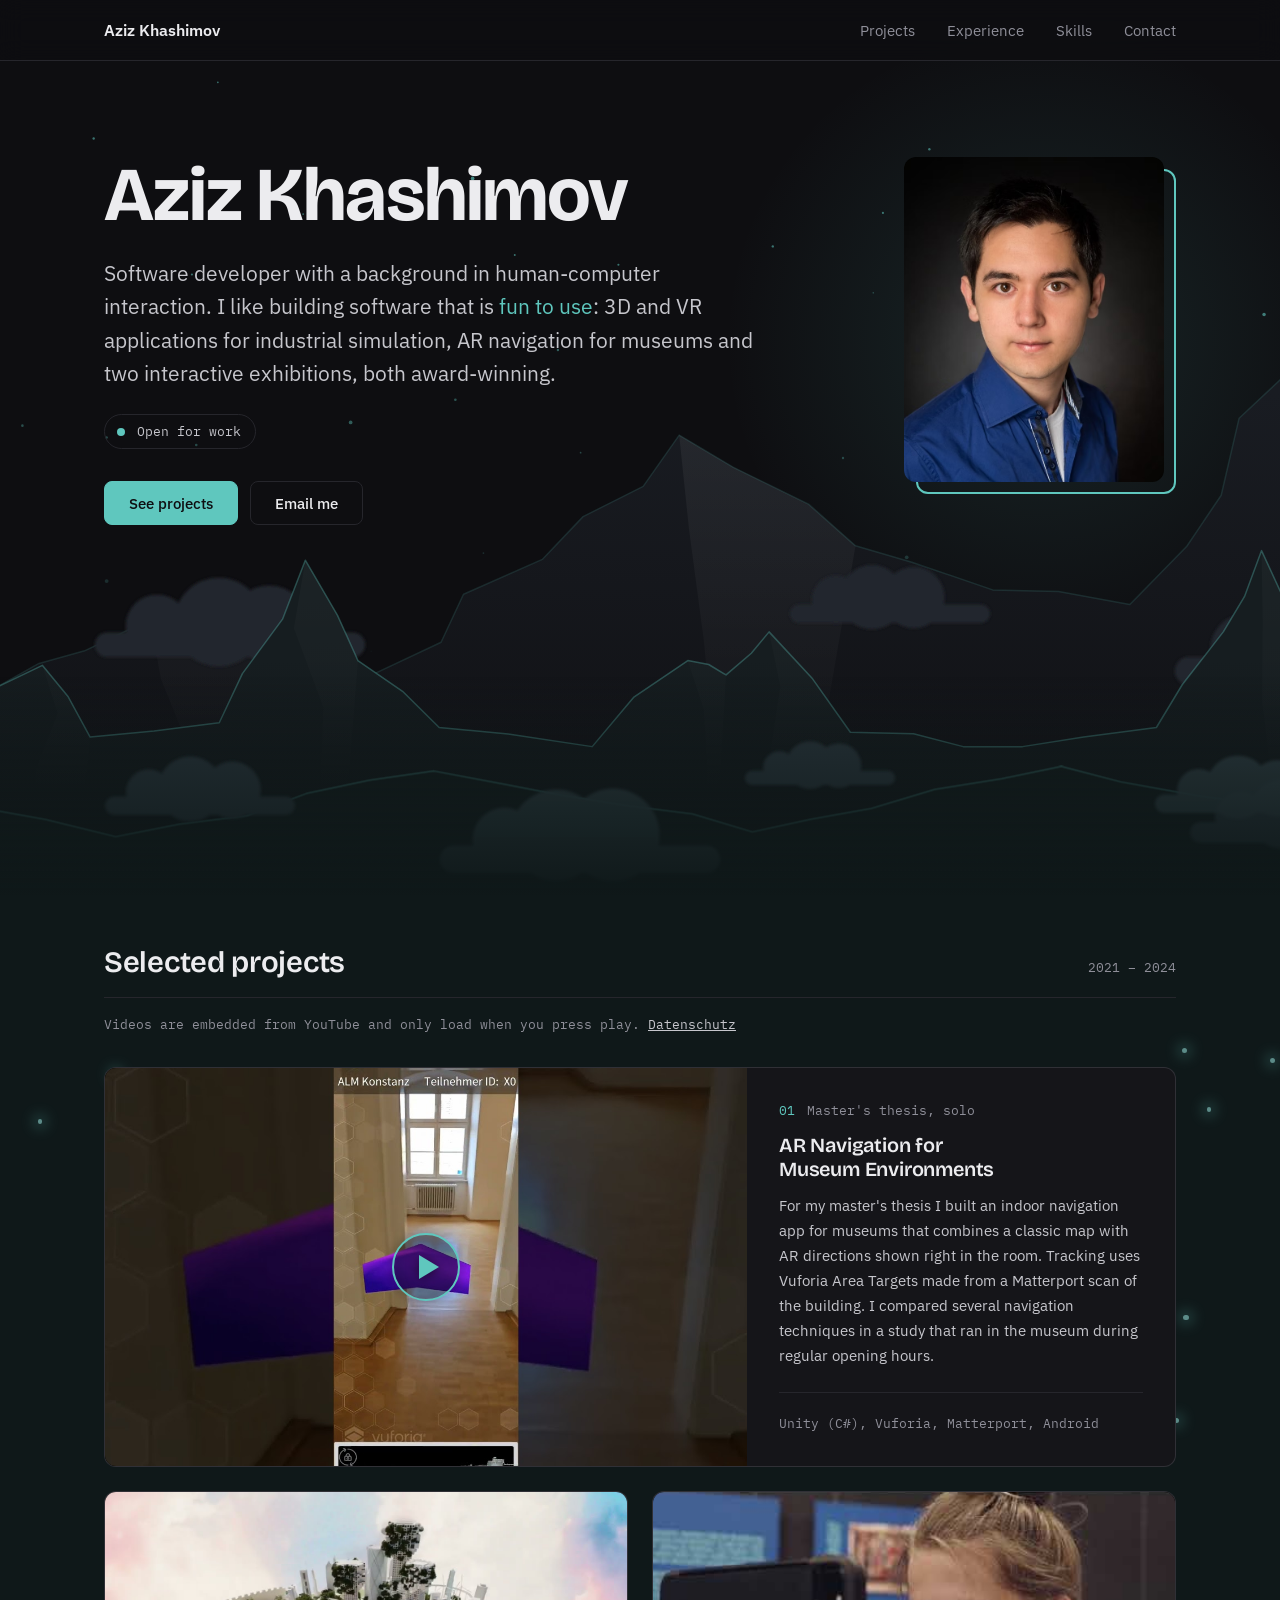
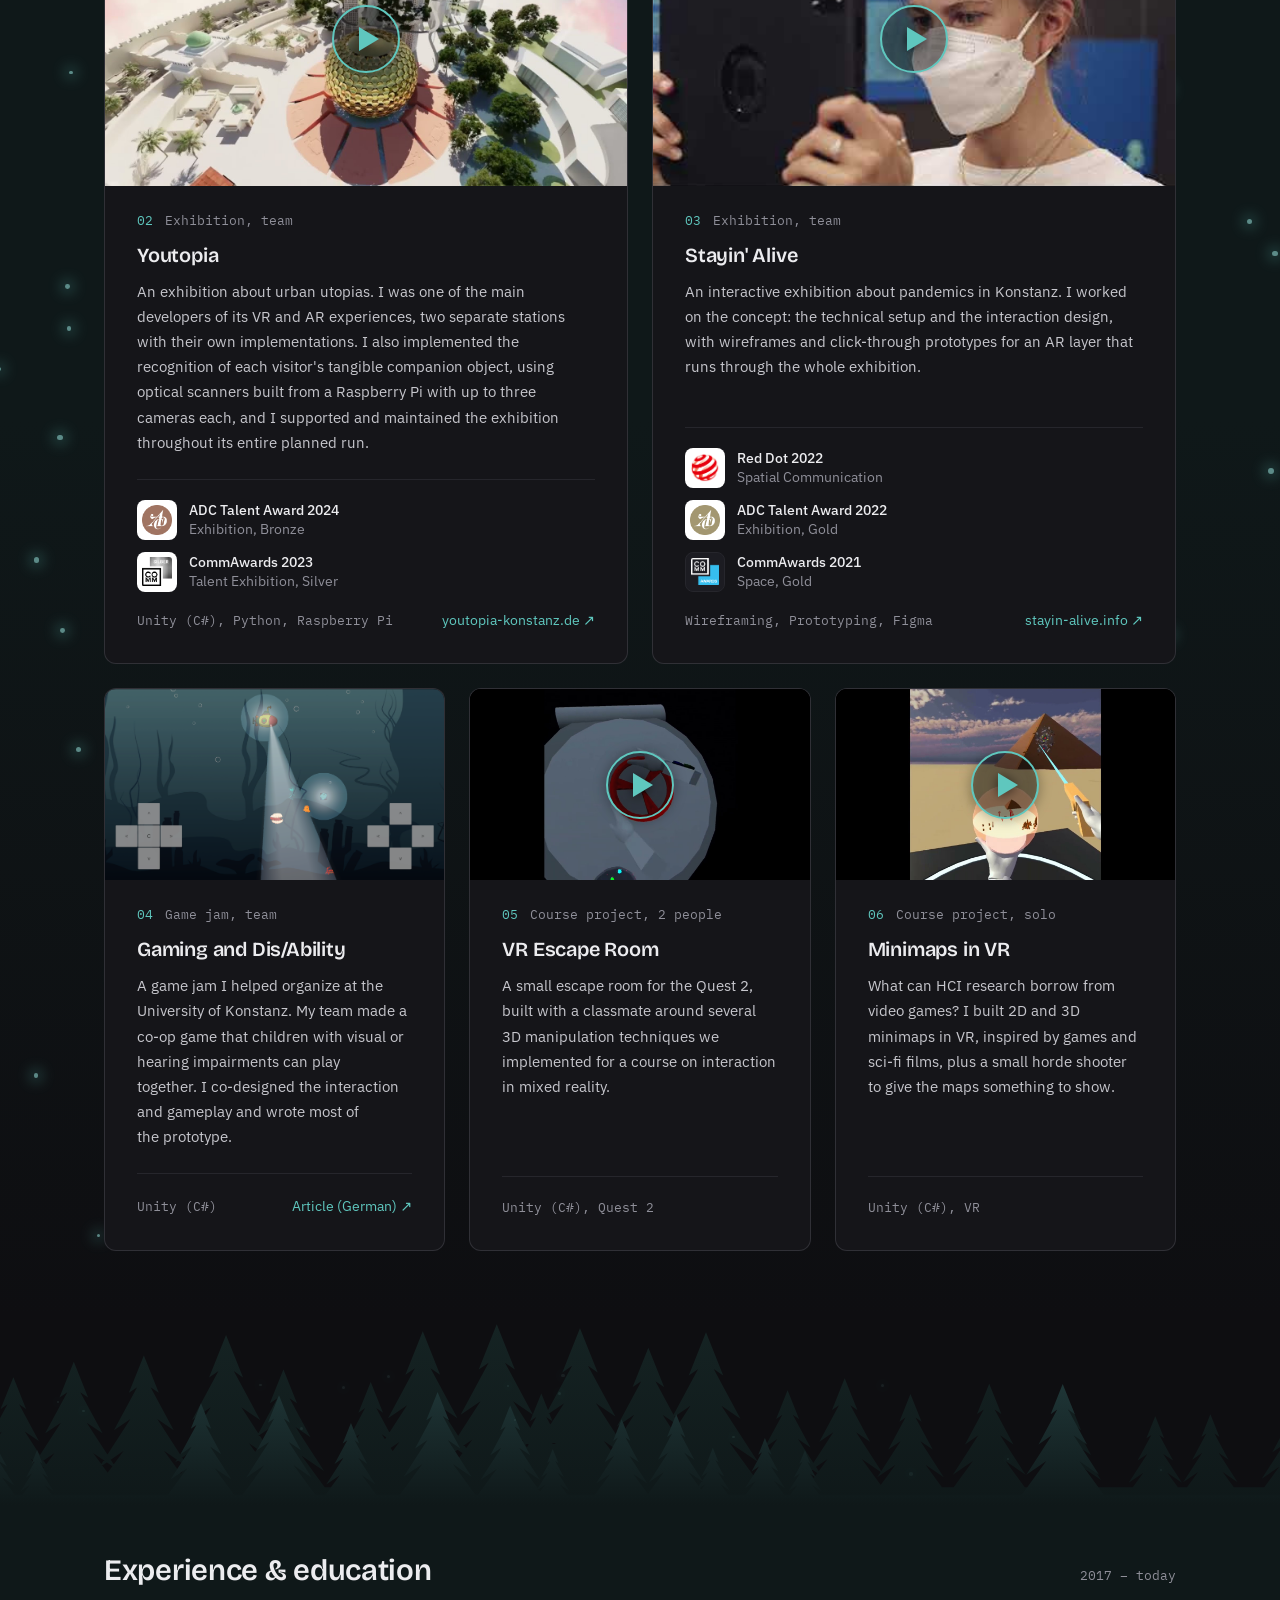
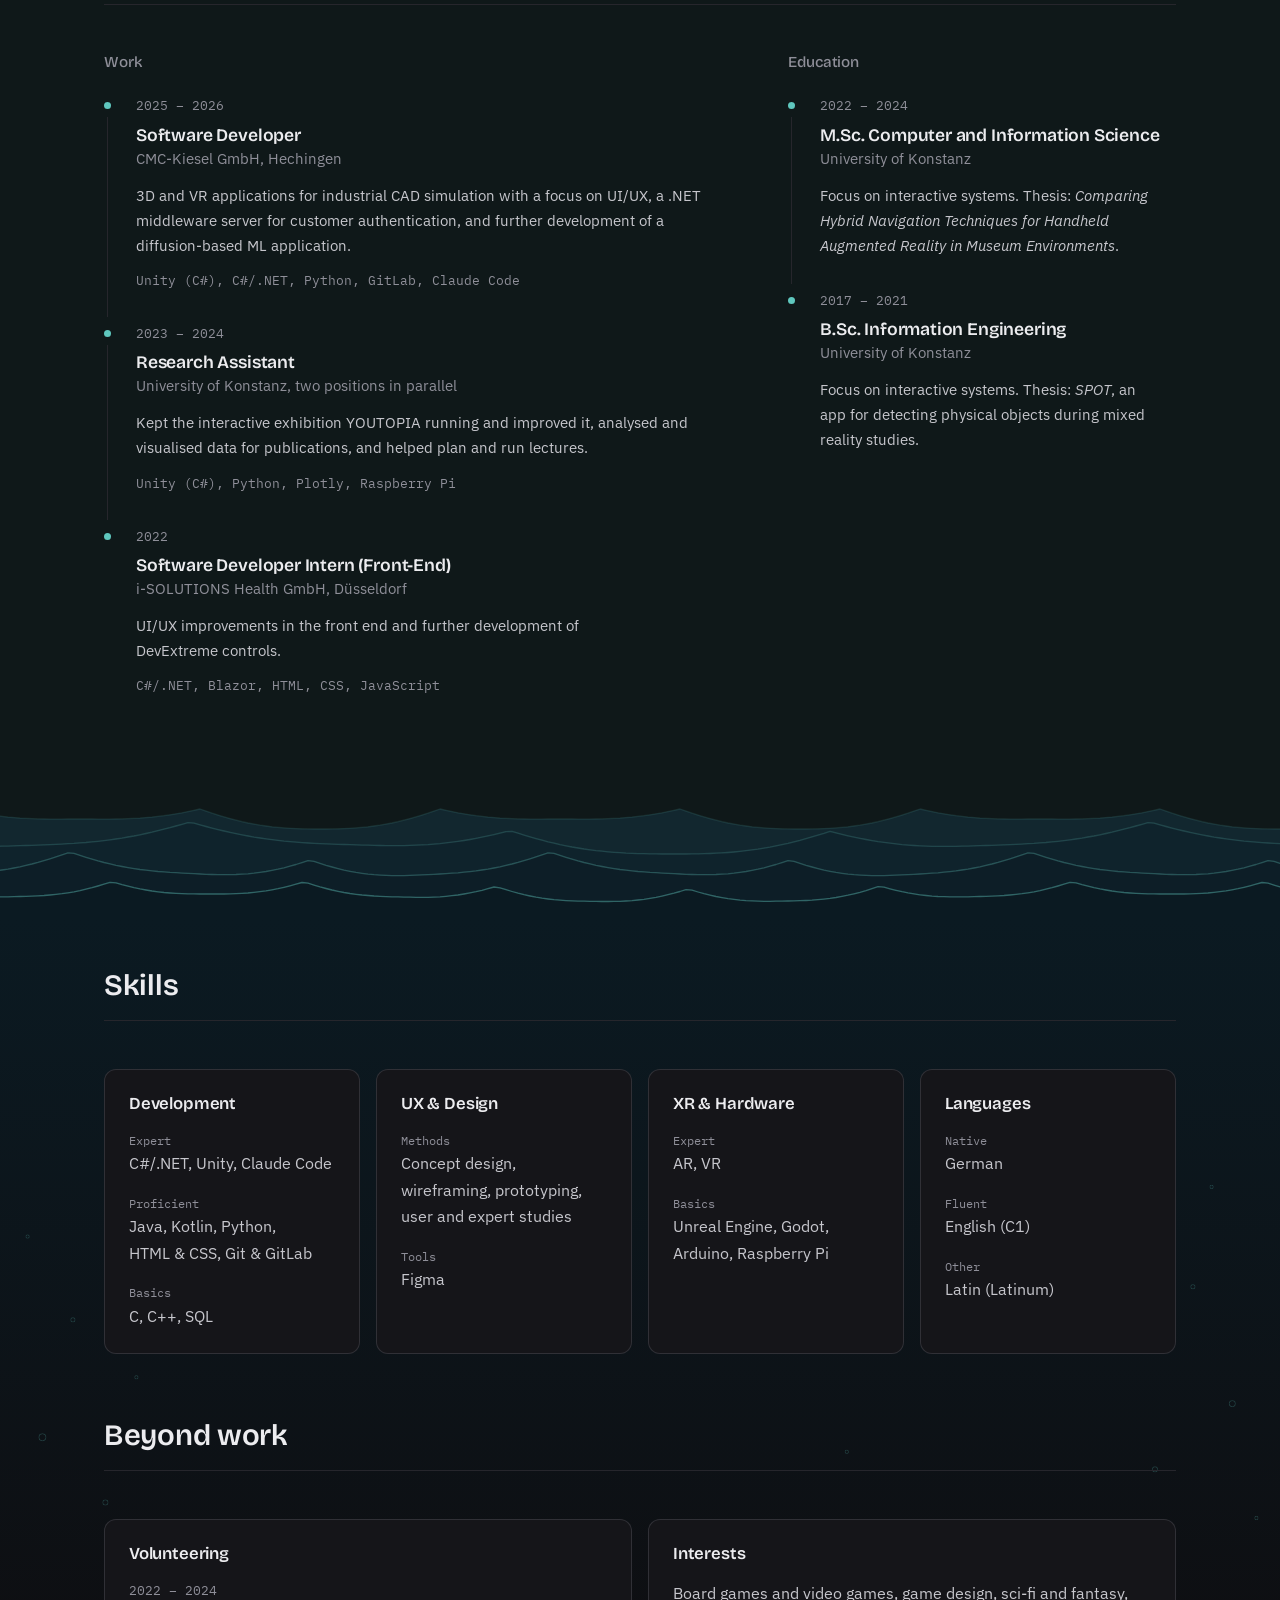
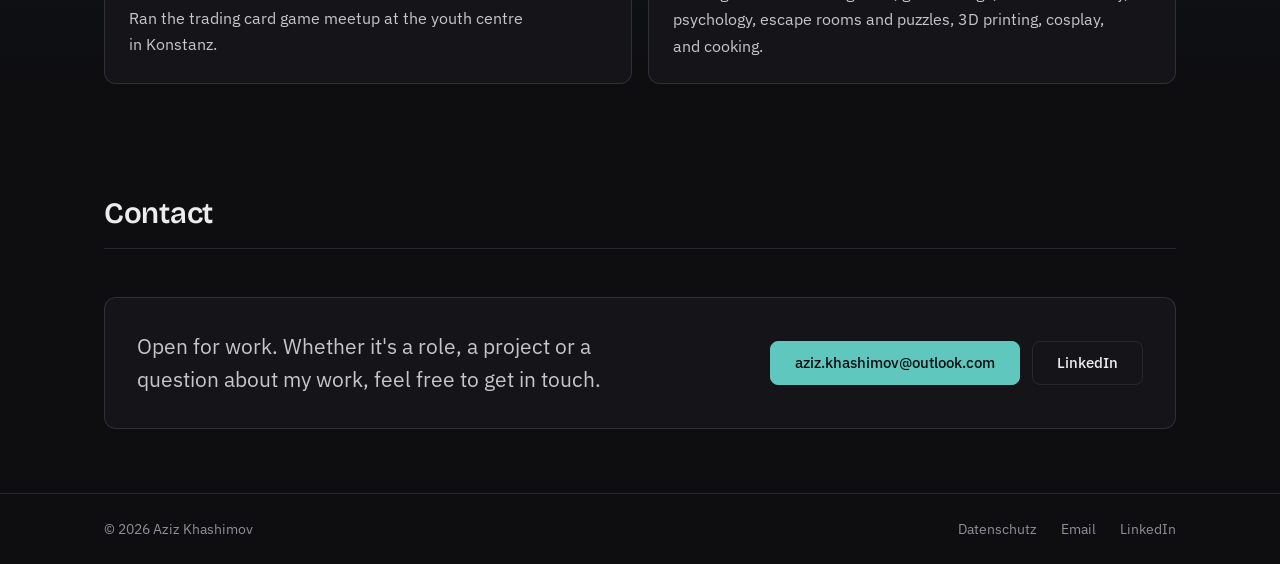
==== commit 3504b6a1: "Keep the hero summits whole on very wide screens On wide, flat windows the mountain picture is scale" ====
--- a/index.html
+++ b/index.html
@@ -106,7 +106,7 @@
 
 /* hero: a massif in three depths. It may stand behind the intro (its fills are close to the page colour), the summit sits
    right of the middle, under the portrait. While the intro scrolls away, the mountains sink behind the clouds */
-.scene-sky>.mt{bottom:calc(-1 * var(--d));height:calc(min(66%,48vw) + var(--d))}
+.scene-sky>.mt{bottom:calc(-1 * var(--d));height:calc(min(66%,48vw) + var(--d));overflow:visible}
 .mt-far{--d:36px;--sink:200px}.mt-mid{--d:22px;--sink:120px}.mt-near{--d:10px;--sink:56px}
 .mt .edge{fill:none;stroke:var(--edge);stroke-width:1.5;stroke-linejoin:round;vector-effect:non-scaling-stroke}
 .mt-far .edge{stroke:color-mix(in srgb,var(--accent) 14%,transparent)}
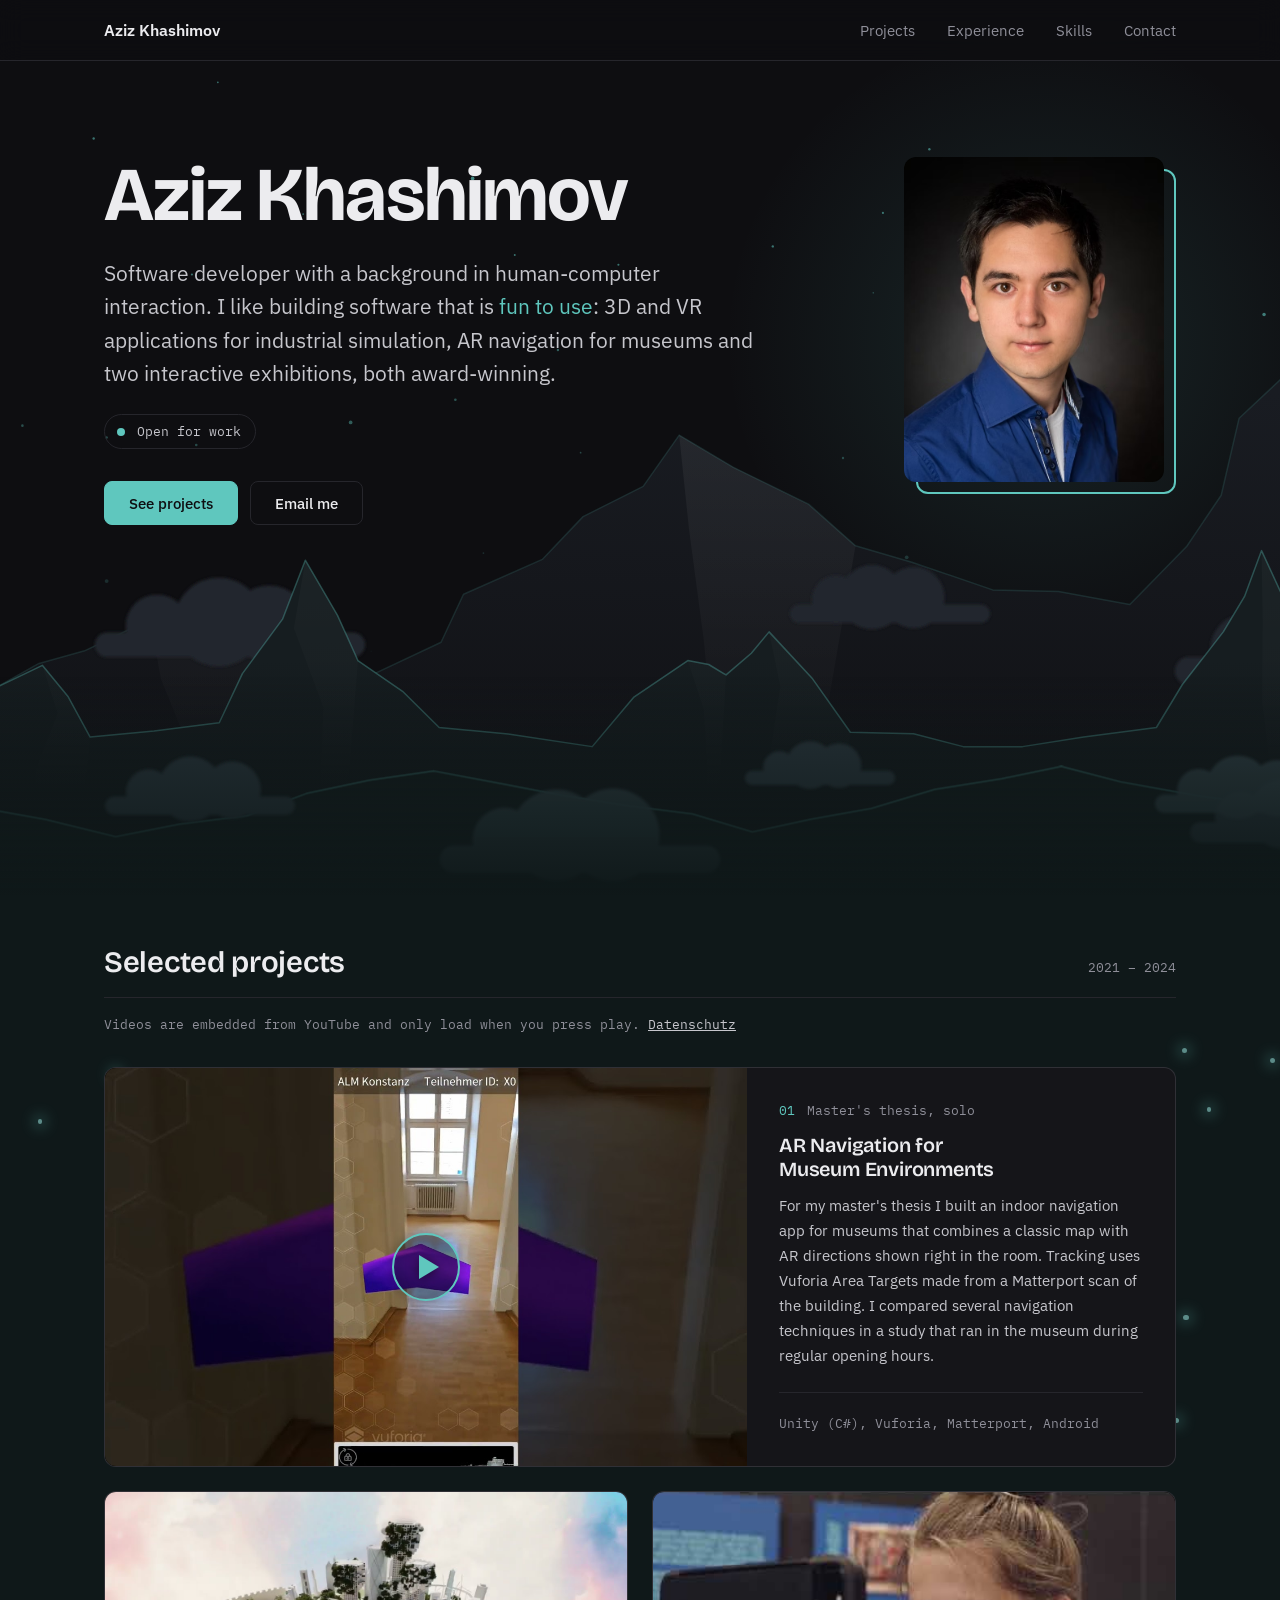
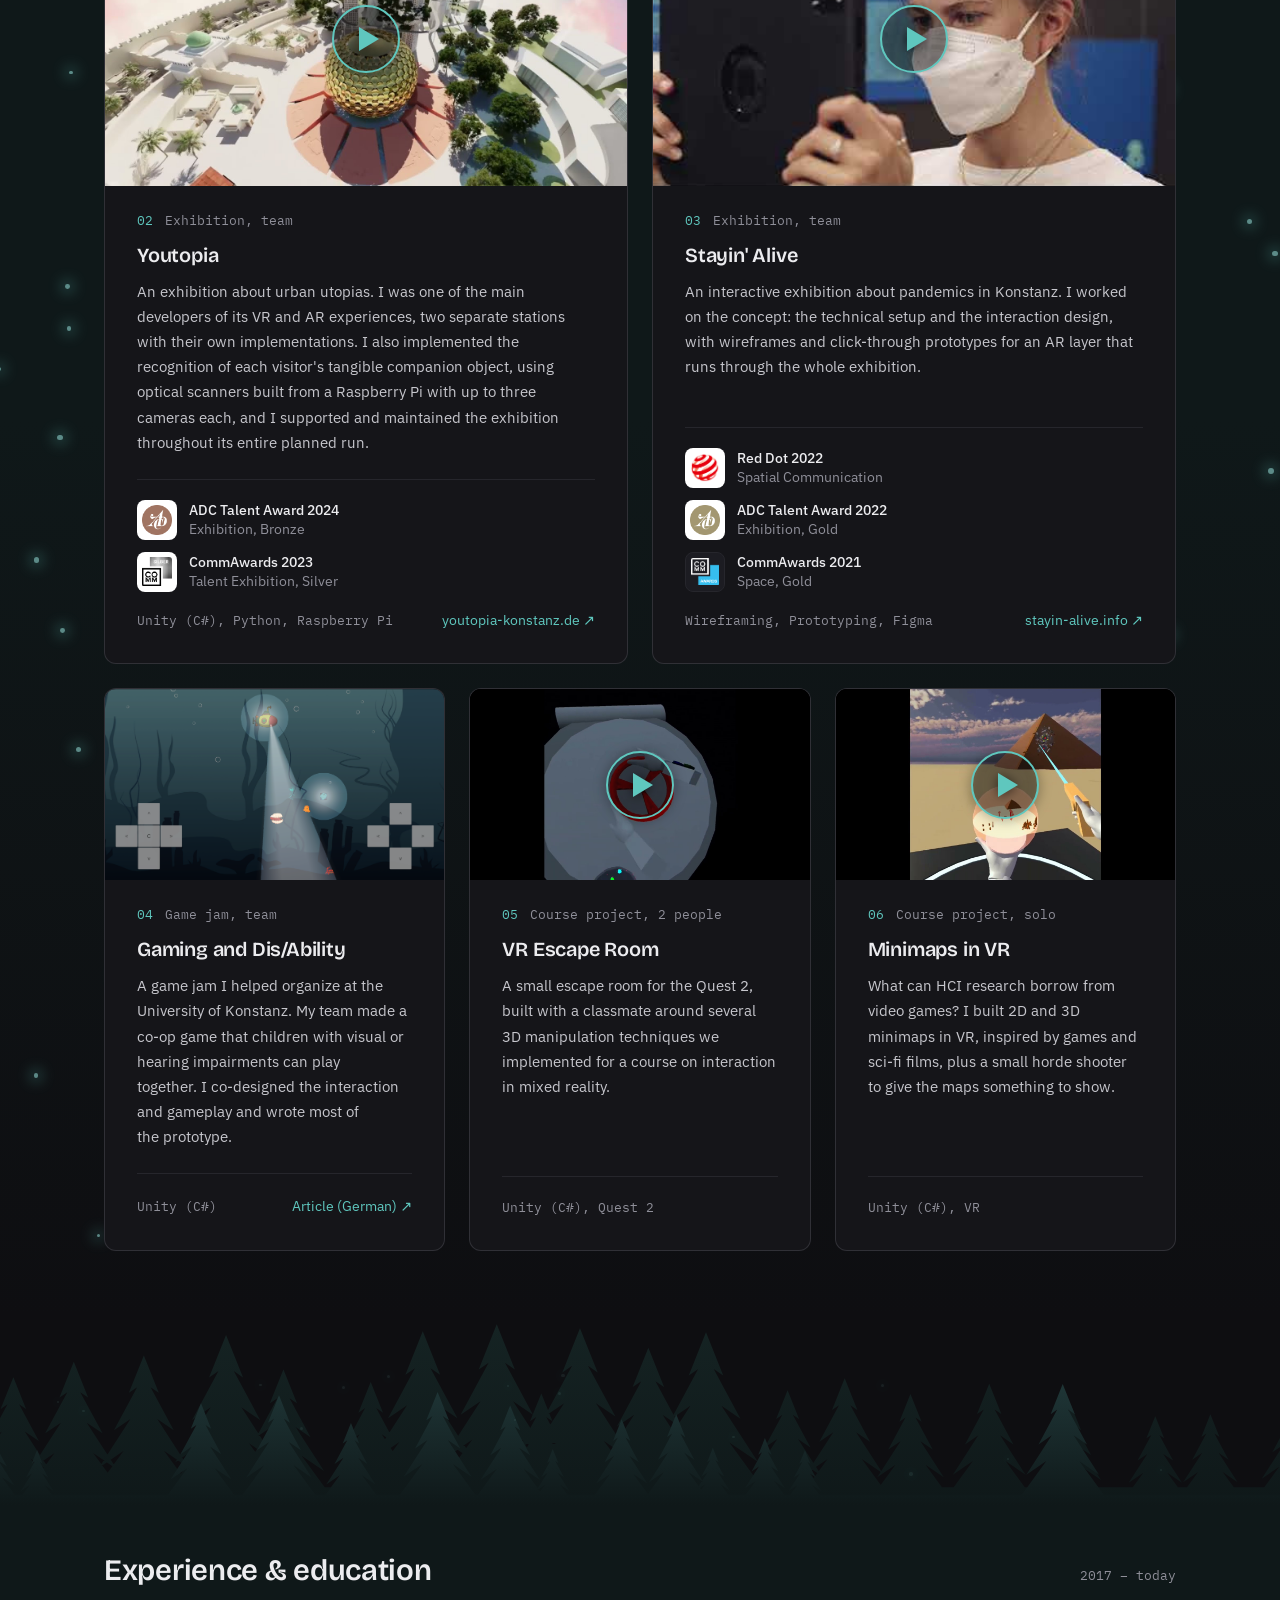
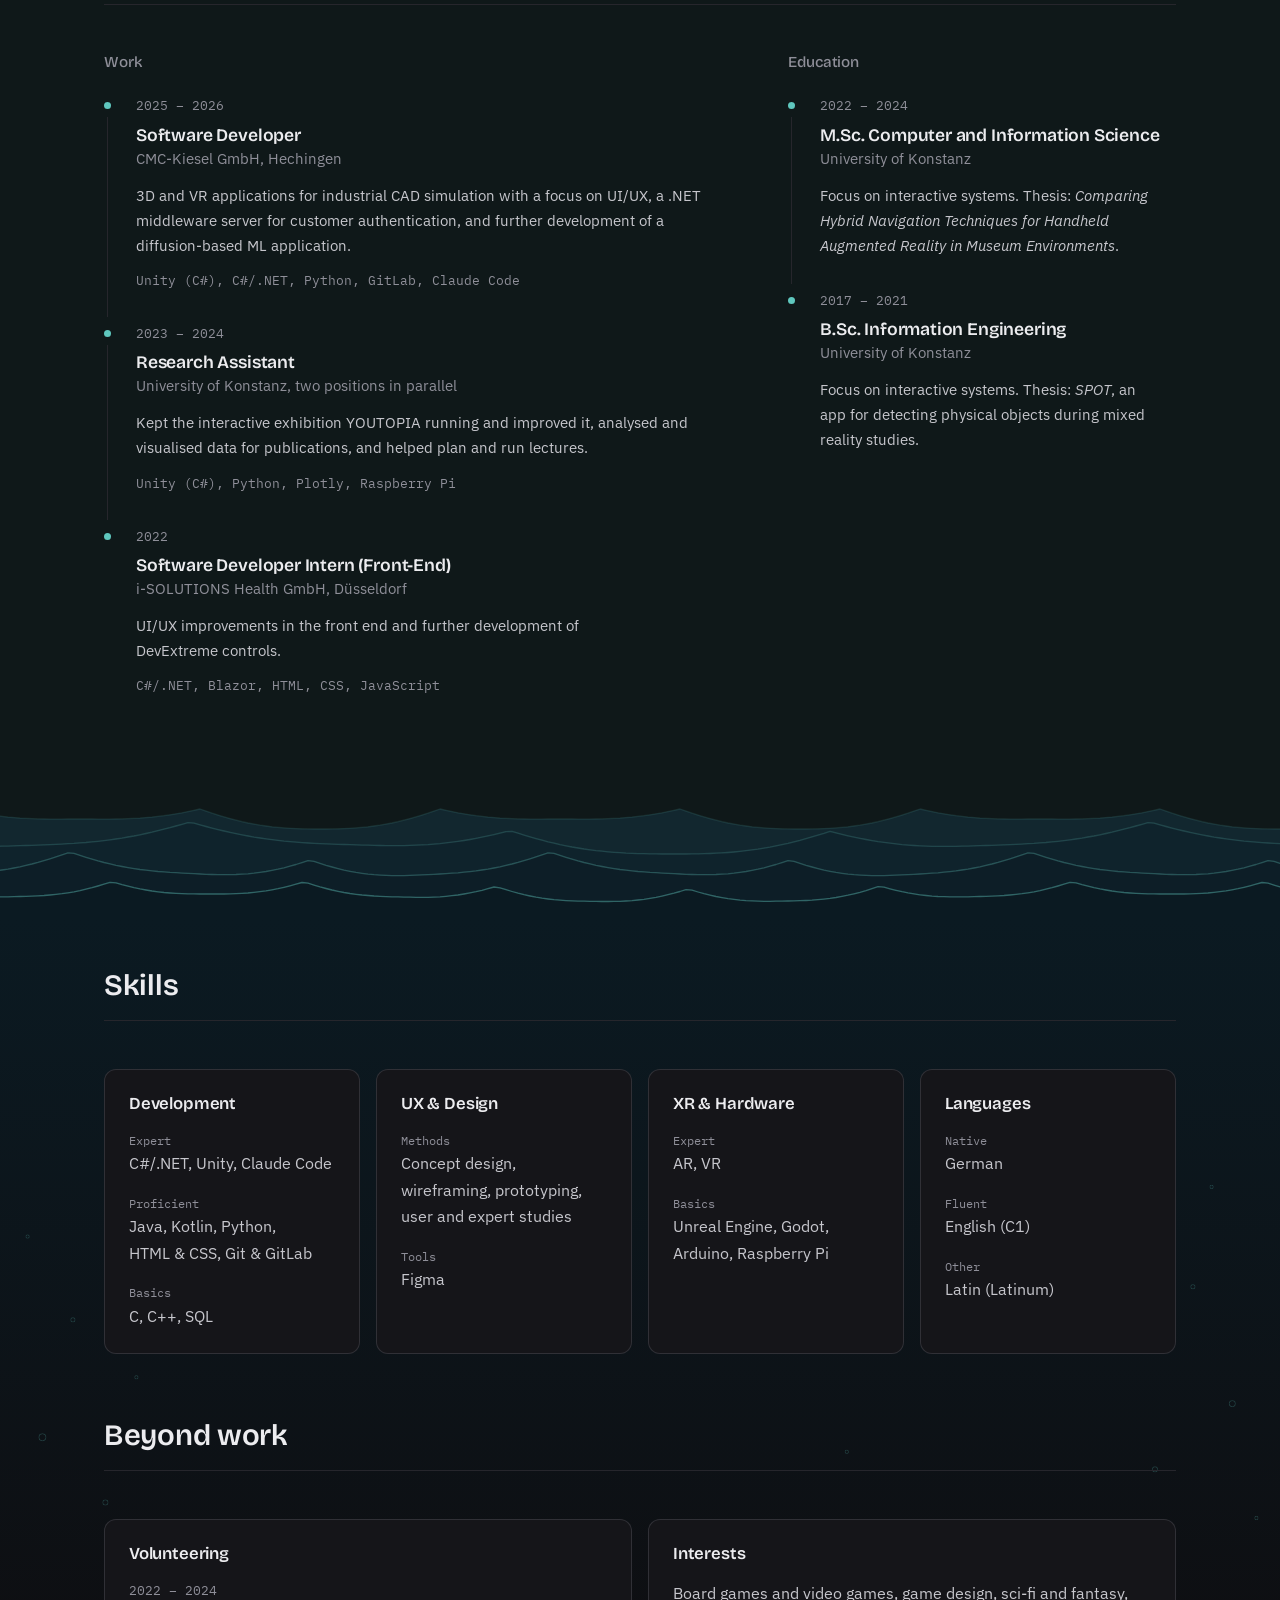
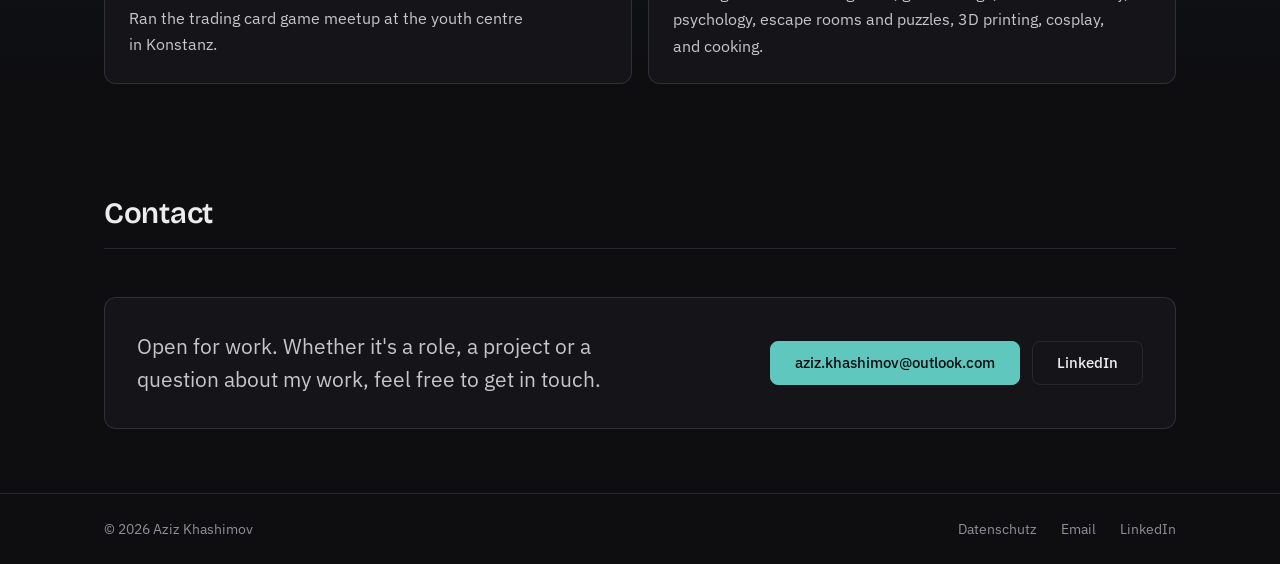
==== commit 8cd61897: "Hide idle fish, light fireflies without mask or animated shadow The fish showed through the waves be" ====
--- a/index.html
+++ b/index.html
@@ -114,6 +114,8 @@
 /* shooting star: one short streak a little up and left of the far range's left summit, once, when scrolling starts. It is
    drawn inside that range's svg, so it keeps its place next to the summit at every screen size */
 .shoot{opacity:0;transform-box:fill-box;transform-origin:0 50%;filter:drop-shadow(0 0 4px var(--accent))}
+/* phones: the mountains are small there, so the star is 2.3x the size and crosses the free sky above them, right of the middle */
+@media (max-width:700px){.shoot-at{transform:translate(1640px,-215px) rotate(-23.96deg) scale(2.3)}}
 .shoot.go{animation:shoot .85s cubic-bezier(.3,.6,.4,1) both}
 @keyframes shoot{0%{translate:0 0;opacity:0;scale:.2 1}15%{opacity:1}55%{opacity:1;scale:1 1}100%{translate:-197px 0;opacity:0;scale:.5 1}}
 @media (prefers-reduced-motion:no-preference){@supports (animation-timeline:scroll()){
@@ -139,19 +141,25 @@
 /* dividers: one narrow strip between two sections, on the upper section's tint, its front shape ends in the lower one's */
 .dv{position:relative;height:190px;overflow:clip;pointer-events:none}
 .dv>*{position:absolute;left:-40px;width:calc(100% + 80px);bottom:0;height:100%;translate:calc(var(--px,0) * var(--d,0px)) 0}
-.dv-forest{background:var(--bg)}
+/* the forest strip clips only sideways, so the fireflies' halos are not cut off at its top and bottom */
+.dv-forest{background:var(--bg);overflow:visible;overflow-x:clip}
 .dv-forest>.back{--d:22px;--rise:30px}
 .dv-forest>.front{--d:8px}
-.dv-forest>.forest-flies{top:auto;--d:14px;opacity:.15;transition:opacity 1.2s;mask-image:linear-gradient(transparent,#000 56px,#000 calc(100% - 44px),transparent)}
+.dv-forest>.forest-flies{top:auto;--d:14px;opacity:.15;transition:opacity 1.2s}
 .dv-forest.lit>.forest-flies{opacity:1}
-.dv-forest>.forest-flies i{box-shadow:0 0 8px 2px color-mix(in srgb,var(--accent) 50%,transparent);transition:scale 1.2s,box-shadow 1.2s}
+/* lighting up only changes opacity and scale, which the compositor does alone: the wide halo is a second, ready-made shadow
+   that fades in (a mask on the layer and an animated box-shadow made phones flicker) */
+.dv-forest>.forest-flies i{box-shadow:0 0 8px 2px color-mix(in srgb,var(--accent) 50%,transparent);transition:scale 1.2s}
+.dv-forest>.forest-flies i::after{content:"";position:absolute;inset:0;border-radius:50%;opacity:0;transition:opacity 1.2s;
+  box-shadow:0 0 8px 2.5px color-mix(in srgb,var(--accent) 75%,transparent),0 0 21px 7px color-mix(in srgb,var(--accent) 26%,transparent)}
+.dv-forest.lit>.forest-flies i::after{opacity:1}
 /* lit: every dot twice the size with a wide halo, and it no longer fades out between its pulses */
-.dv-forest.lit>.forest-flies i{scale:2;opacity:.8;box-shadow:0 0 16px 5px color-mix(in srgb,var(--accent) 75%,transparent),0 0 42px 14px color-mix(in srgb,var(--accent) 26%,transparent)}
+.dv-forest.lit>.forest-flies i{scale:2;opacity:.8}
 @media (prefers-reduced-motion:no-preference){.dv-forest.lit>.forest-flies i{animation:fly var(--t) ease-in-out var(--dl) infinite alternate,glow-lit var(--g) ease-in-out var(--dl) infinite}}
 @keyframes glow-lit{0%,100%{opacity:.5}45%,55%{opacity:1}}
 .dv-water{--air:100px;--sea:160px;height:calc(var(--sea) + var(--air));margin-top:calc(-1 * var(--air));background:linear-gradient(transparent var(--air),#0f1819 var(--air))}
 .dv-water>i{left:-1000px;width:calc(100% + 2000px);bottom:-8px;height:var(--sea);background:var(--w) 0 0/960px 100% repeat-x;translate:none;--to:960px}
-.dv-water>.fish{left:var(--x);width:38px;height:17px;top:calc(var(--air) + var(--sea) * .8);bottom:auto;translate:none;--up:-128px}
+.dv-water>.fish{left:var(--x);width:38px;height:17px;top:calc(var(--air) + var(--sea) * .8);bottom:auto;translate:none;opacity:0;--up:-128px}
 .dv-water>.fish>svg{display:block;width:100%;height:100%;fill:#2b5964;overflow:visible}
 .dv-water>.f1{--x:27%;--t:11s;--dl:-2s;--dx:-110px}
 .dv-water>.f2{--x:66%;--t:17s;--dl:-7s;--dx:-140px;--up:-146px;scale:-1 1}
@@ -174,14 +182,14 @@
      sideways, the fish up and down and turns along the arc). A mirrored wrapper jumps the other way */
   .dv-water>.fish{animation:hop-x var(--t) linear var(--dl) infinite}
   .dv-water>.fish>svg{animation:hop-y var(--t) linear var(--dl) infinite}
-  @keyframes hop-x{0%,92%{transform:none}100%{transform:translateX(var(--dx))}}
+  @keyframes hop-x{0%,91.9%{transform:none;opacity:0}92%{transform:none;opacity:1}99.6%{opacity:1}100%{transform:translateX(var(--dx));opacity:0}}
   @keyframes hop-y{0%,92%{translate:0 0;rotate:42deg;animation-timing-function:cubic-bezier(.2,.6,.4,1)}96%{translate:0 var(--up);rotate:0deg;animation-timing-function:cubic-bezier(.6,0,.8,.4)}100%{translate:0 0;rotate:-42deg}}
   @keyframes drift{to{transform:translateX(var(--to,480px))}}
   /* depth while scrolling: the back row of the forest rises a little slower than the page */
   @supports (animation-timeline:view()){
     .dv-forest>.back{animation:lag linear both;animation-timeline:view();animation-range:cover}
     @keyframes lag{from{transform:translateY(calc(var(--rise) * -1))}to{transform:translateY(var(--rise))}}}}
-@media (max-width:700px){.dv{height:120px}.dv-water{--sea:110px;--air:80px}.dv-water>i{background-size:600px 100%;--to:600px}.dv-water>.fish.fish{--up:-92px}
+@media (max-width:700px){.dv{height:120px}.dv-water{--sea:110px;--air:130px;height:calc(var(--sea) + var(--air));margin-top:calc(-1 * var(--air) - 70px)}.dv-water>i{background-size:600px 100%;--to:600px}.dv-water>.fish.fish{--up:-95px}.dv-water>.fish.first{--x:72%;--dx:-200px;--up:-188px}
   .scene-sky>.cl,.cw>.cl{height:106px;background-size:1000px 106px}.cl-deep,.cl-back,.cl-front{--to:1000px}}
 @media (prefers-reduced-motion:reduce){.scene *,.dv *{animation:none}}
 /* forced colors would turn the silhouettes solid behind the text */
@@ -327,7 +335,7 @@
         <circle cx="1047" cy="519" r="1.7" style="--t:6.4s;--delay:-3.3s"/>
       </g>
     </svg>
-    <svg class="mt mt-far" viewBox="0 0 2400 600" preserveAspectRatio="xMidYMax slice"><defs><linearGradient id="mt-far" x1="0" y1="0" x2="0" y2="1"><stop offset="0.05" stop-color="#191c22"/><stop offset="1" stop-color="#0e0e11"/></linearGradient></defs><linearGradient id="mt-far-l" gradientUnits="userSpaceOnUse" x1="0" y1="0" x2="0" y2="600"><stop offset="0" stop-color="#fff" stop-opacity="0.07"/><stop offset=".8" stop-color="#fff" stop-opacity="0"/></linearGradient><linearGradient id="shoot-g"><stop offset="0" stop-color="#fff"/><stop offset=".18" stop-color="#5fc7be" stop-opacity=".75"/><stop offset="1" stop-color="#5fc7be" stop-opacity="0"/></linearGradient><g transform="translate(1195 60) rotate(-23.96)"><rect class="shoot" y="-1.2" width="110" height="2.4" rx="1.2" fill="url(#shoot-g)"/></g><path fill="url(#mt-far)" d="M-40.0 420.0L7.0 409.6L82.4 366.7L163.3 353.4L220.0 330.0L290.5 355.6L382.5 367.9L450.0 385.0L519.1 362.7L586.4 325.1L633.0 312.2L700.0 280.0L783.8 285.5L860.0 315.7L930.0 335.0L996.9 303.4L1019.8 254.4L1100.2 218.9L1141.8 175.2L1203.2 144.3L1240.0 92.0L1295.4 124.9L1372.1 162.5L1420.0 205.0L1477.5 221.7L1560.0 250.0L1627.4 251.6L1700.0 265.0L1758.2 205.4L1793.3 153.4L1811.6 74.7L1870.0 20.0L1919.7 59.0L1962.2 88.7L2027.2 123.4L2060.0 175.0L2140.2 153.0L2230.0 140.0L2288.4 184.7L2335.5 195.4L2384.1 231.3L2440.0 270.0V600H-40Z"/><path fill="url(#mt-far-l)" d="M220.0 330.0L290.5 355.6L382.5 367.9L450.0 385.0L362.6 600.0L289.0 600.0L270.4 559.5L258.1 500.1L241.0 440.7L233.2 381.3ZM700.0 280.0L783.8 285.5L860.0 315.7L930.0 335.0L842.6 600.0L769.0 600.0L758.4 552.0L732.0 481.6L739.4 411.2L710.9 340.8ZM1240.0 92.0L1295.4 124.9L1372.1 162.5L1420.0 205.0L1351.6 600.0L1294.0 600.0L1294.5 523.8L1276.1 412.0L1265.0 300.3L1250.1 188.5ZM1870.0 20.0L1919.7 59.0L1962.2 88.7L2027.2 123.4L2060.0 175.0L1987.8 600.0L1927.0 600.0L1915.4 513.0L1909.6 385.4L1905.9 257.8L1876.8 130.2ZM2230.0 140.0L2288.4 184.7L2335.5 195.4L2384.1 231.3L2440.0 270.0L2360.2 600.0L2293.0 600.0L2286.6 531.0L2259.1 429.8L2256.9 328.6L2236.4 227.4Z"/><path class="edge" d="M-40.0 420.0L7.0 409.6L82.4 366.7L163.3 353.4L220.0 330.0L290.5 355.6L382.5 367.9L450.0 385.0L519.1 362.7L586.4 325.1L633.0 312.2L700.0 280.0L783.8 285.5L860.0 315.7L930.0 335.0L996.9 303.4L1019.8 254.4L1100.2 218.9L1141.8 175.2L1203.2 144.3L1240.0 92.0L1295.4 124.9L1372.1 162.5L1420.0 205.0L1477.5 221.7L1560.0 250.0L1627.4 251.6L1700.0 265.0L1758.2 205.4L1793.3 153.4L1811.6 74.7L1870.0 20.0L1919.7 59.0L1962.2 88.7L2027.2 123.4L2060.0 175.0L2140.2 153.0L2230.0 140.0L2288.4 184.7L2335.5 195.4L2384.1 231.3L2440.0 270.0"/></svg><i class="cw"><i class="cl cl-deep"></i></i><svg class="mt mt-mid" viewBox="0 0 2400 600" preserveAspectRatio="xMidYMax slice"><defs><linearGradient id="mt-mid" x1="0" y1="0" x2="0" y2="1"><stop offset="0.3" stop-color="#161d20"/><stop offset="1" stop-color="#0e1113"/></linearGradient></defs><linearGradient id="mt-mid-l" gradientUnits="userSpaceOnUse" x1="0" y1="0" x2="0" y2="600"><stop offset="0" stop-color="#fff" stop-opacity="0.05"/><stop offset=".8" stop-color="#fff" stop-opacity="0"/></linearGradient><path fill="url(#mt-mid)" d="M-40.0 450.0L20.6 431.9L91.4 421.5L150.0 400.0L193.8 379.1L250.0 350.0L283.2 388.8L330.0 430.0L394.5 402.1L470.0 385.0L530.4 356.4L575.0 335.0L602.1 367.9L625.0 410.0L691.8 403.7L760.0 395.0L784.2 343.7L826.2 286.7L850.0 225.0L883.7 282.7L905.0 330.0L951.7 362.1L990.0 400.0L1062.2 406.8L1150.0 420.0L1193.2 368.6L1250.0 330.0L1271.9 334.1L1290.0 345.0L1316.4 322.4L1335.0 300.0L1380.5 349.1L1420.0 405.0L1486.1 406.6L1538.0 420.0L1600.0 420.0L1663.9 409.9L1740.0 400.0L1767.0 355.3L1810.0 300.0L1832.2 262.9L1850.0 215.0L1882.3 285.1L1930.0 345.0L1980.0 373.5L2040.0 390.0L2121.0 377.3L2200.0 360.0L2246.3 321.5L2300.0 290.0L2365.3 320.8L2440.0 350.0V600H-40Z"/><path fill="url(#mt-mid-l)" d="M250.0 350.0L283.2 388.8L330.0 430.0L299.6 600.0L274.0 600.0L254.7 562.5L272.7 507.5L265.6 452.5L261.1 397.5ZM575.0 335.0L602.1 367.9L625.0 410.0L606.0 600.0L590.0 600.0L586.8 560.3L568.9 501.9L568.3 443.6L591.1 385.4ZM850.0 225.0L883.7 282.7L905.0 330.0L884.1 600.0L866.5 600.0L851.3 543.8L865.7 461.3L868.9 378.8L838.1 296.3ZM1250.0 330.0L1271.9 334.1L1290.0 345.0L1274.8 600.0L1262.0 600.0L1271.8 559.5L1268.6 500.1L1270.4 440.7L1266.7 381.3ZM1335.0 300.0L1380.5 349.1L1420.0 405.0L1387.7 600.0L1360.5 600.0L1363.7 555.0L1347.4 489.0L1336.7 423.0L1346.8 357.0ZM1850.0 215.0L1882.3 285.1L1930.0 345.0L1899.6 600.0L1874.0 600.0L1881.3 542.3L1860.9 457.6L1850.7 372.9L1851.2 288.1ZM2300.0 290.0L2365.3 320.8L2440.0 350.0L2386.8 600.0L2342.0 600.0L2345.7 553.5L2326.6 485.3L2311.3 417.1L2311.3 348.9Z"/><path class="edge" d="M-40.0 450.0L20.6 431.9L91.4 421.5L150.0 400.0L193.8 379.1L250.0 350.0L283.2 388.8L330.0 430.0L394.5 402.1L470.0 385.0L530.4 356.4L575.0 335.0L602.1 367.9L625.0 410.0L691.8 403.7L760.0 395.0L784.2 343.7L826.2 286.7L850.0 225.0L883.7 282.7L905.0 330.0L951.7 362.1L990.0 400.0L1062.2 406.8L1150.0 420.0L1193.2 368.6L1250.0 330.0L1271.9 334.1L1290.0 345.0L1316.4 322.4L1335.0 300.0L1380.5 349.1L1420.0 405.0L1486.1 406.6L1538.0 420.0L1600.0 420.0L1663.9 409.9L1740.0 400.0L1767.0 355.3L1810.0 300.0L1832.2 262.9L1850.0 215.0L1882.3 285.1L1930.0 345.0L1980.0 373.5L2040.0 390.0L2121.0 377.3L2200.0 360.0L2246.3 321.5L2300.0 290.0L2365.3 320.8L2440.0 350.0"/></svg><svg class="mt mt-near" viewBox="0 0 2400 600" preserveAspectRatio="xMidYMax slice"><defs><linearGradient id="mt-near" x1="0" y1="0" x2="0" y2="1"><stop offset="0.6" stop-color="#121a1b"/><stop offset="1" stop-color="#0e1414"/></linearGradient></defs><linearGradient id="mt-near-l" gradientUnits="userSpaceOnUse" x1="0" y1="0" x2="0" y2="600"><stop offset="0" stop-color="#fff" stop-opacity="0.03"/><stop offset=".8" stop-color="#fff" stop-opacity="0"/></linearGradient><path fill="url(#mt-near)" d="M-40.0 520.0L37.8 507.9L111.6 499.0L177.2 487.6L263.8 486.3L330.0 470.0L409.6 488.5L491.7 493.7L564.8 506.6L640.0 525.0L708.0 511.7L780.3 502.7L843.7 479.0L911.1 464.7L980.0 455.0L1050.6 468.3L1117.0 481.1L1188.1 492.2L1256.0 500.9L1320.0 520.0L1382.8 506.5L1447.2 494.9L1514.7 474.6L1586.6 463.1L1650.0 450.0L1713.2 466.5L1795.2 481.3L1866.6 491.3L1937.3 495.9L2000.0 515.0L2077.5 507.1L2150.3 501.8L2212.6 482.8L2286.6 473.3L2360.0 462.9L2440.0 460.0V600H-40Z"/><path fill="url(#mt-near-l)" d="M330.0 470.0L409.6 488.5L491.7 493.7L564.8 506.6L640.0 525.0L522.2 600.0L423.0 600.0L407.1 580.5L398.9 551.9L355.7 523.3L334.8 494.7ZM980.0 455.0L1050.6 468.3L1117.0 481.1L1188.1 492.2L1256.0 500.9L1320.0 520.0L1190.8 600.0L1082.0 600.0L1051.4 578.3L1045.6 546.4L1010.8 514.5L996.7 482.6ZM1650.0 450.0L1713.2 466.5L1795.2 481.3L1866.6 491.3L1937.3 495.9L2000.0 515.0L1867.0 600.0L1755.0 600.0L1749.1 577.5L1709.3 544.5L1695.7 511.5L1677.4 478.5Z"/><path class="edge" d="M-40.0 520.0L37.8 507.9L111.6 499.0L177.2 487.6L263.8 486.3L330.0 470.0L409.6 488.5L491.7 493.7L564.8 506.6L640.0 525.0L708.0 511.7L780.3 502.7L843.7 479.0L911.1 464.7L980.0 455.0L1050.6 468.3L1117.0 481.1L1188.1 492.2L1256.0 500.9L1320.0 520.0L1382.8 506.5L1447.2 494.9L1514.7 474.6L1586.6 463.1L1650.0 450.0L1713.2 466.5L1795.2 481.3L1866.6 491.3L1937.3 495.9L2000.0 515.0L2077.5 507.1L2150.3 501.8L2212.6 482.8L2286.6 473.3L2360.0 462.9L2440.0 460.0"/></svg><i class="cl cl-back"></i><i class="cl cl-front"></i>
+    <svg class="mt mt-far" viewBox="0 0 2400 600" preserveAspectRatio="xMidYMax slice"><defs><linearGradient id="mt-far" x1="0" y1="0" x2="0" y2="1"><stop offset="0.05" stop-color="#191c22"/><stop offset="1" stop-color="#0e0e11"/></linearGradient></defs><linearGradient id="mt-far-l" gradientUnits="userSpaceOnUse" x1="0" y1="0" x2="0" y2="600"><stop offset="0" stop-color="#fff" stop-opacity="0.07"/><stop offset=".8" stop-color="#fff" stop-opacity="0"/></linearGradient><linearGradient id="shoot-g"><stop offset="0" stop-color="#fff"/><stop offset=".18" stop-color="#5fc7be" stop-opacity=".75"/><stop offset="1" stop-color="#5fc7be" stop-opacity="0"/></linearGradient><g class="shoot-at" transform="translate(1195 60) rotate(-23.96)"><rect class="shoot" y="-1.2" width="110" height="2.4" rx="1.2" fill="url(#shoot-g)"/></g><path fill="url(#mt-far)" d="M-40.0 420.0L7.0 409.6L82.4 366.7L163.3 353.4L220.0 330.0L290.5 355.6L382.5 367.9L450.0 385.0L519.1 362.7L586.4 325.1L633.0 312.2L700.0 280.0L783.8 285.5L860.0 315.7L930.0 335.0L996.9 303.4L1019.8 254.4L1100.2 218.9L1141.8 175.2L1203.2 144.3L1240.0 92.0L1295.4 124.9L1372.1 162.5L1420.0 205.0L1477.5 221.7L1560.0 250.0L1627.4 251.6L1700.0 265.0L1758.2 205.4L1793.3 153.4L1811.6 74.7L1870.0 20.0L1919.7 59.0L1962.2 88.7L2027.2 123.4L2060.0 175.0L2140.2 153.0L2230.0 140.0L2288.4 184.7L2335.5 195.4L2384.1 231.3L2440.0 270.0V600H-40Z"/><path fill="url(#mt-far-l)" d="M220.0 330.0L290.5 355.6L382.5 367.9L450.0 385.0L362.6 600.0L289.0 600.0L270.4 559.5L258.1 500.1L241.0 440.7L233.2 381.3ZM700.0 280.0L783.8 285.5L860.0 315.7L930.0 335.0L842.6 600.0L769.0 600.0L758.4 552.0L732.0 481.6L739.4 411.2L710.9 340.8ZM1240.0 92.0L1295.4 124.9L1372.1 162.5L1420.0 205.0L1351.6 600.0L1294.0 600.0L1294.5 523.8L1276.1 412.0L1265.0 300.3L1250.1 188.5ZM1870.0 20.0L1919.7 59.0L1962.2 88.7L2027.2 123.4L2060.0 175.0L1987.8 600.0L1927.0 600.0L1915.4 513.0L1909.6 385.4L1905.9 257.8L1876.8 130.2ZM2230.0 140.0L2288.4 184.7L2335.5 195.4L2384.1 231.3L2440.0 270.0L2360.2 600.0L2293.0 600.0L2286.6 531.0L2259.1 429.8L2256.9 328.6L2236.4 227.4Z"/><path class="edge" d="M-40.0 420.0L7.0 409.6L82.4 366.7L163.3 353.4L220.0 330.0L290.5 355.6L382.5 367.9L450.0 385.0L519.1 362.7L586.4 325.1L633.0 312.2L700.0 280.0L783.8 285.5L860.0 315.7L930.0 335.0L996.9 303.4L1019.8 254.4L1100.2 218.9L1141.8 175.2L1203.2 144.3L1240.0 92.0L1295.4 124.9L1372.1 162.5L1420.0 205.0L1477.5 221.7L1560.0 250.0L1627.4 251.6L1700.0 265.0L1758.2 205.4L1793.3 153.4L1811.6 74.7L1870.0 20.0L1919.7 59.0L1962.2 88.7L2027.2 123.4L2060.0 175.0L2140.2 153.0L2230.0 140.0L2288.4 184.7L2335.5 195.4L2384.1 231.3L2440.0 270.0"/></svg><i class="cw"><i class="cl cl-deep"></i></i><svg class="mt mt-mid" viewBox="0 0 2400 600" preserveAspectRatio="xMidYMax slice"><defs><linearGradient id="mt-mid" x1="0" y1="0" x2="0" y2="1"><stop offset="0.3" stop-color="#161d20"/><stop offset="1" stop-color="#0e1113"/></linearGradient></defs><linearGradient id="mt-mid-l" gradientUnits="userSpaceOnUse" x1="0" y1="0" x2="0" y2="600"><stop offset="0" stop-color="#fff" stop-opacity="0.05"/><stop offset=".8" stop-color="#fff" stop-opacity="0"/></linearGradient><path fill="url(#mt-mid)" d="M-40.0 450.0L20.6 431.9L91.4 421.5L150.0 400.0L193.8 379.1L250.0 350.0L283.2 388.8L330.0 430.0L394.5 402.1L470.0 385.0L530.4 356.4L575.0 335.0L602.1 367.9L625.0 410.0L691.8 403.7L760.0 395.0L784.2 343.7L826.2 286.7L850.0 225.0L883.7 282.7L905.0 330.0L951.7 362.1L990.0 400.0L1062.2 406.8L1150.0 420.0L1193.2 368.6L1250.0 330.0L1271.9 334.1L1290.0 345.0L1316.4 322.4L1335.0 300.0L1380.5 349.1L1420.0 405.0L1486.1 406.6L1538.0 420.0L1600.0 420.0L1663.9 409.9L1740.0 400.0L1767.0 355.3L1810.0 300.0L1832.2 262.9L1850.0 215.0L1882.3 285.1L1930.0 345.0L1980.0 373.5L2040.0 390.0L2121.0 377.3L2200.0 360.0L2246.3 321.5L2300.0 290.0L2365.3 320.8L2440.0 350.0V600H-40Z"/><path fill="url(#mt-mid-l)" d="M250.0 350.0L283.2 388.8L330.0 430.0L299.6 600.0L274.0 600.0L254.7 562.5L272.7 507.5L265.6 452.5L261.1 397.5ZM575.0 335.0L602.1 367.9L625.0 410.0L606.0 600.0L590.0 600.0L586.8 560.3L568.9 501.9L568.3 443.6L591.1 385.4ZM850.0 225.0L883.7 282.7L905.0 330.0L884.1 600.0L866.5 600.0L851.3 543.8L865.7 461.3L868.9 378.8L838.1 296.3ZM1250.0 330.0L1271.9 334.1L1290.0 345.0L1274.8 600.0L1262.0 600.0L1271.8 559.5L1268.6 500.1L1270.4 440.7L1266.7 381.3ZM1335.0 300.0L1380.5 349.1L1420.0 405.0L1387.7 600.0L1360.5 600.0L1363.7 555.0L1347.4 489.0L1336.7 423.0L1346.8 357.0ZM1850.0 215.0L1882.3 285.1L1930.0 345.0L1899.6 600.0L1874.0 600.0L1881.3 542.3L1860.9 457.6L1850.7 372.9L1851.2 288.1ZM2300.0 290.0L2365.3 320.8L2440.0 350.0L2386.8 600.0L2342.0 600.0L2345.7 553.5L2326.6 485.3L2311.3 417.1L2311.3 348.9Z"/><path class="edge" d="M-40.0 450.0L20.6 431.9L91.4 421.5L150.0 400.0L193.8 379.1L250.0 350.0L283.2 388.8L330.0 430.0L394.5 402.1L470.0 385.0L530.4 356.4L575.0 335.0L602.1 367.9L625.0 410.0L691.8 403.7L760.0 395.0L784.2 343.7L826.2 286.7L850.0 225.0L883.7 282.7L905.0 330.0L951.7 362.1L990.0 400.0L1062.2 406.8L1150.0 420.0L1193.2 368.6L1250.0 330.0L1271.9 334.1L1290.0 345.0L1316.4 322.4L1335.0 300.0L1380.5 349.1L1420.0 405.0L1486.1 406.6L1538.0 420.0L1600.0 420.0L1663.9 409.9L1740.0 400.0L1767.0 355.3L1810.0 300.0L1832.2 262.9L1850.0 215.0L1882.3 285.1L1930.0 345.0L1980.0 373.5L2040.0 390.0L2121.0 377.3L2200.0 360.0L2246.3 321.5L2300.0 290.0L2365.3 320.8L2440.0 350.0"/></svg><svg class="mt mt-near" viewBox="0 0 2400 600" preserveAspectRatio="xMidYMax slice"><defs><linearGradient id="mt-near" x1="0" y1="0" x2="0" y2="1"><stop offset="0.6" stop-color="#121a1b"/><stop offset="1" stop-color="#0e1414"/></linearGradient></defs><linearGradient id="mt-near-l" gradientUnits="userSpaceOnUse" x1="0" y1="0" x2="0" y2="600"><stop offset="0" stop-color="#fff" stop-opacity="0.03"/><stop offset=".8" stop-color="#fff" stop-opacity="0"/></linearGradient><path fill="url(#mt-near)" d="M-40.0 520.0L37.8 507.9L111.6 499.0L177.2 487.6L263.8 486.3L330.0 470.0L409.6 488.5L491.7 493.7L564.8 506.6L640.0 525.0L708.0 511.7L780.3 502.7L843.7 479.0L911.1 464.7L980.0 455.0L1050.6 468.3L1117.0 481.1L1188.1 492.2L1256.0 500.9L1320.0 520.0L1382.8 506.5L1447.2 494.9L1514.7 474.6L1586.6 463.1L1650.0 450.0L1713.2 466.5L1795.2 481.3L1866.6 491.3L1937.3 495.9L2000.0 515.0L2077.5 507.1L2150.3 501.8L2212.6 482.8L2286.6 473.3L2360.0 462.9L2440.0 460.0V600H-40Z"/><path fill="url(#mt-near-l)" d="M330.0 470.0L409.6 488.5L491.7 493.7L564.8 506.6L640.0 525.0L522.2 600.0L423.0 600.0L407.1 580.5L398.9 551.9L355.7 523.3L334.8 494.7ZM980.0 455.0L1050.6 468.3L1117.0 481.1L1188.1 492.2L1256.0 500.9L1320.0 520.0L1190.8 600.0L1082.0 600.0L1051.4 578.3L1045.6 546.4L1010.8 514.5L996.7 482.6ZM1650.0 450.0L1713.2 466.5L1795.2 481.3L1866.6 491.3L1937.3 495.9L2000.0 515.0L1867.0 600.0L1755.0 600.0L1749.1 577.5L1709.3 544.5L1695.7 511.5L1677.4 478.5Z"/><path class="edge" d="M-40.0 520.0L37.8 507.9L111.6 499.0L177.2 487.6L263.8 486.3L330.0 470.0L409.6 488.5L491.7 493.7L564.8 506.6L640.0 525.0L708.0 511.7L780.3 502.7L843.7 479.0L911.1 464.7L980.0 455.0L1050.6 468.3L1117.0 481.1L1188.1 492.2L1256.0 500.9L1320.0 520.0L1382.8 506.5L1447.2 494.9L1514.7 474.6L1586.6 463.1L1650.0 450.0L1713.2 466.5L1795.2 481.3L1866.6 491.3L1937.3 495.9L2000.0 515.0L2077.5 507.1L2150.3 501.8L2212.6 482.8L2286.6 473.3L2360.0 462.9L2440.0 460.0"/></svg><i class="cl cl-back"></i><i class="cl cl-front"></i>
   </div>
   <div class="wrap hero-grid">
   <div>
@@ -615,7 +623,11 @@
   new IntersectionObserver((es,io)=>{
     if(!es.at(-1).isIntersecting)return;
     io.disconnect();
-    water.querySelector('.fish').getAnimations({subtree:true}).forEach(an=>{
+    // on phones this first jump is a higher, wider arc (.first), until its cycle ends
+    const fish=water.querySelector('.fish');
+    fish.classList.add('first');
+    fish.addEventListener('animationiteration',()=>fish.classList.remove('first'),{once:true});
+    fish.getAnimations({subtree:true}).forEach(an=>{
       const t=an.effect.getComputedTiming();
       an.currentTime=t.delay+t.duration*.92;
     });
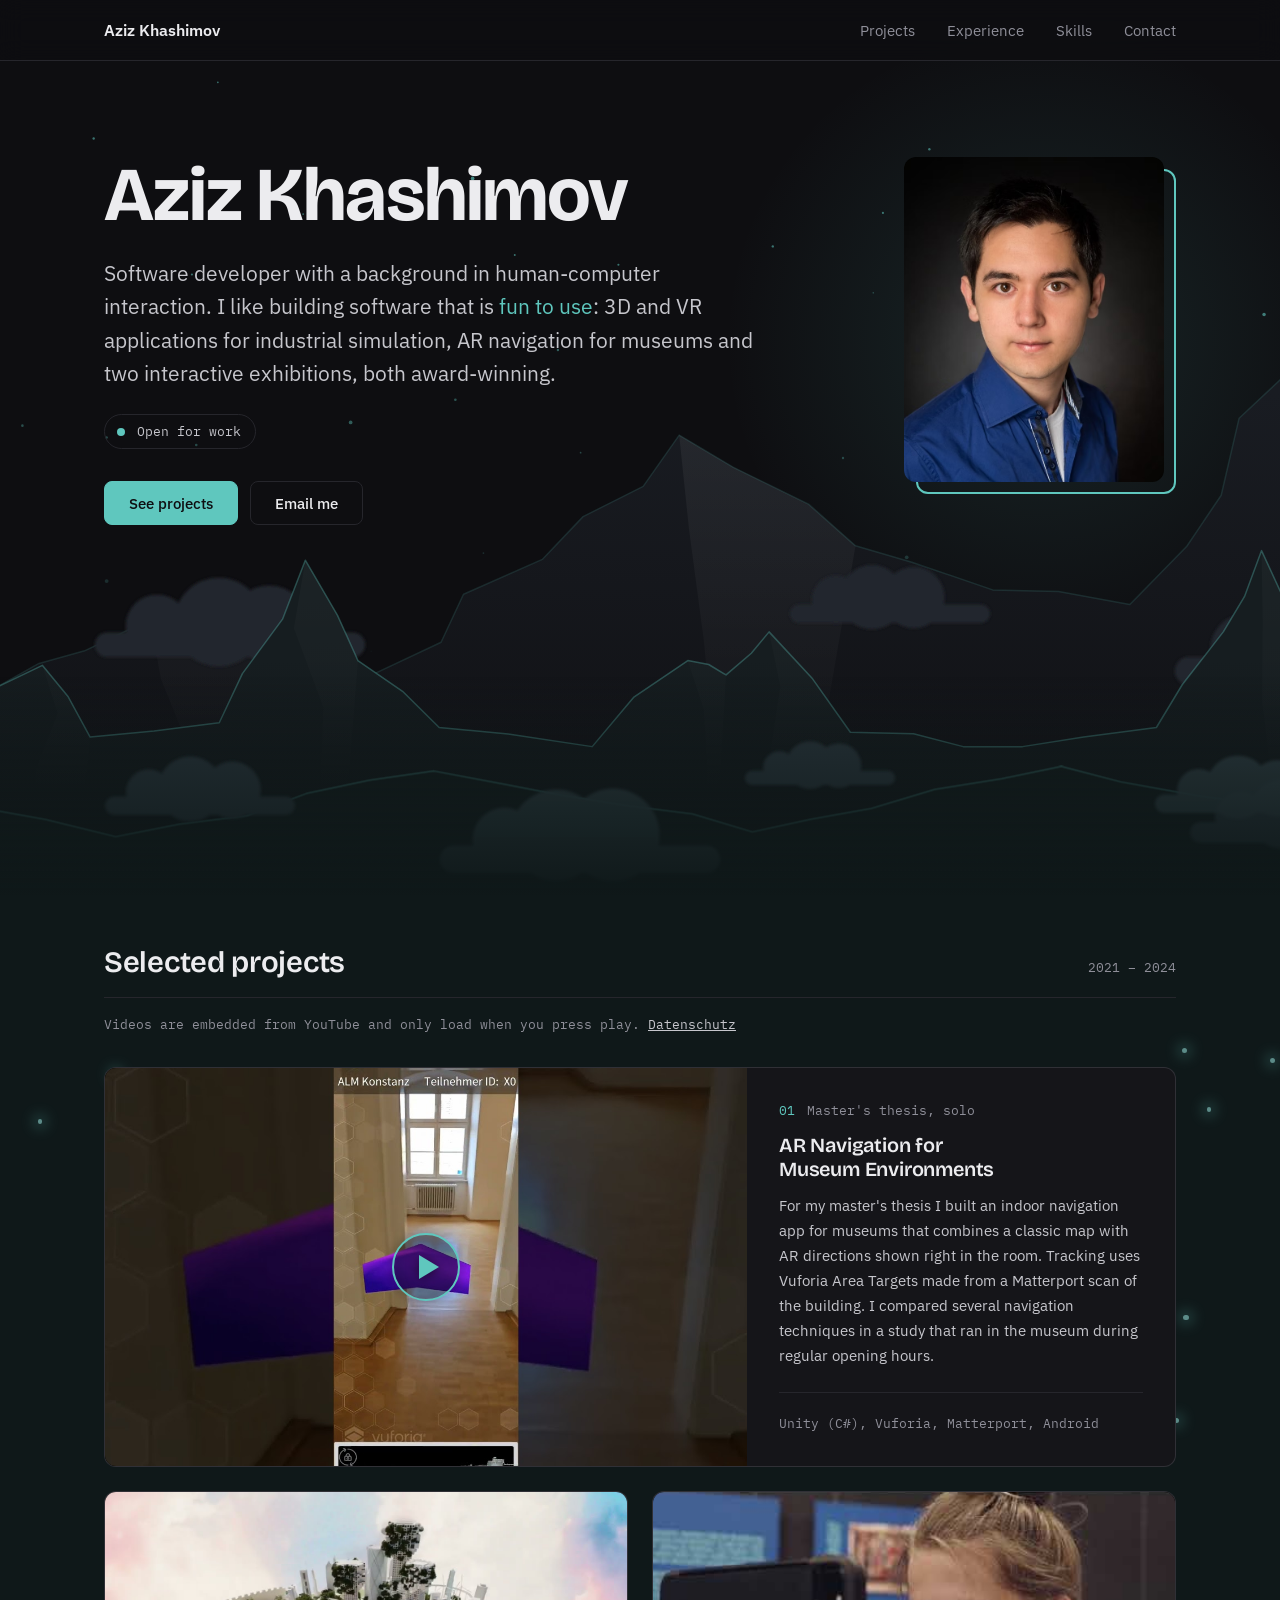
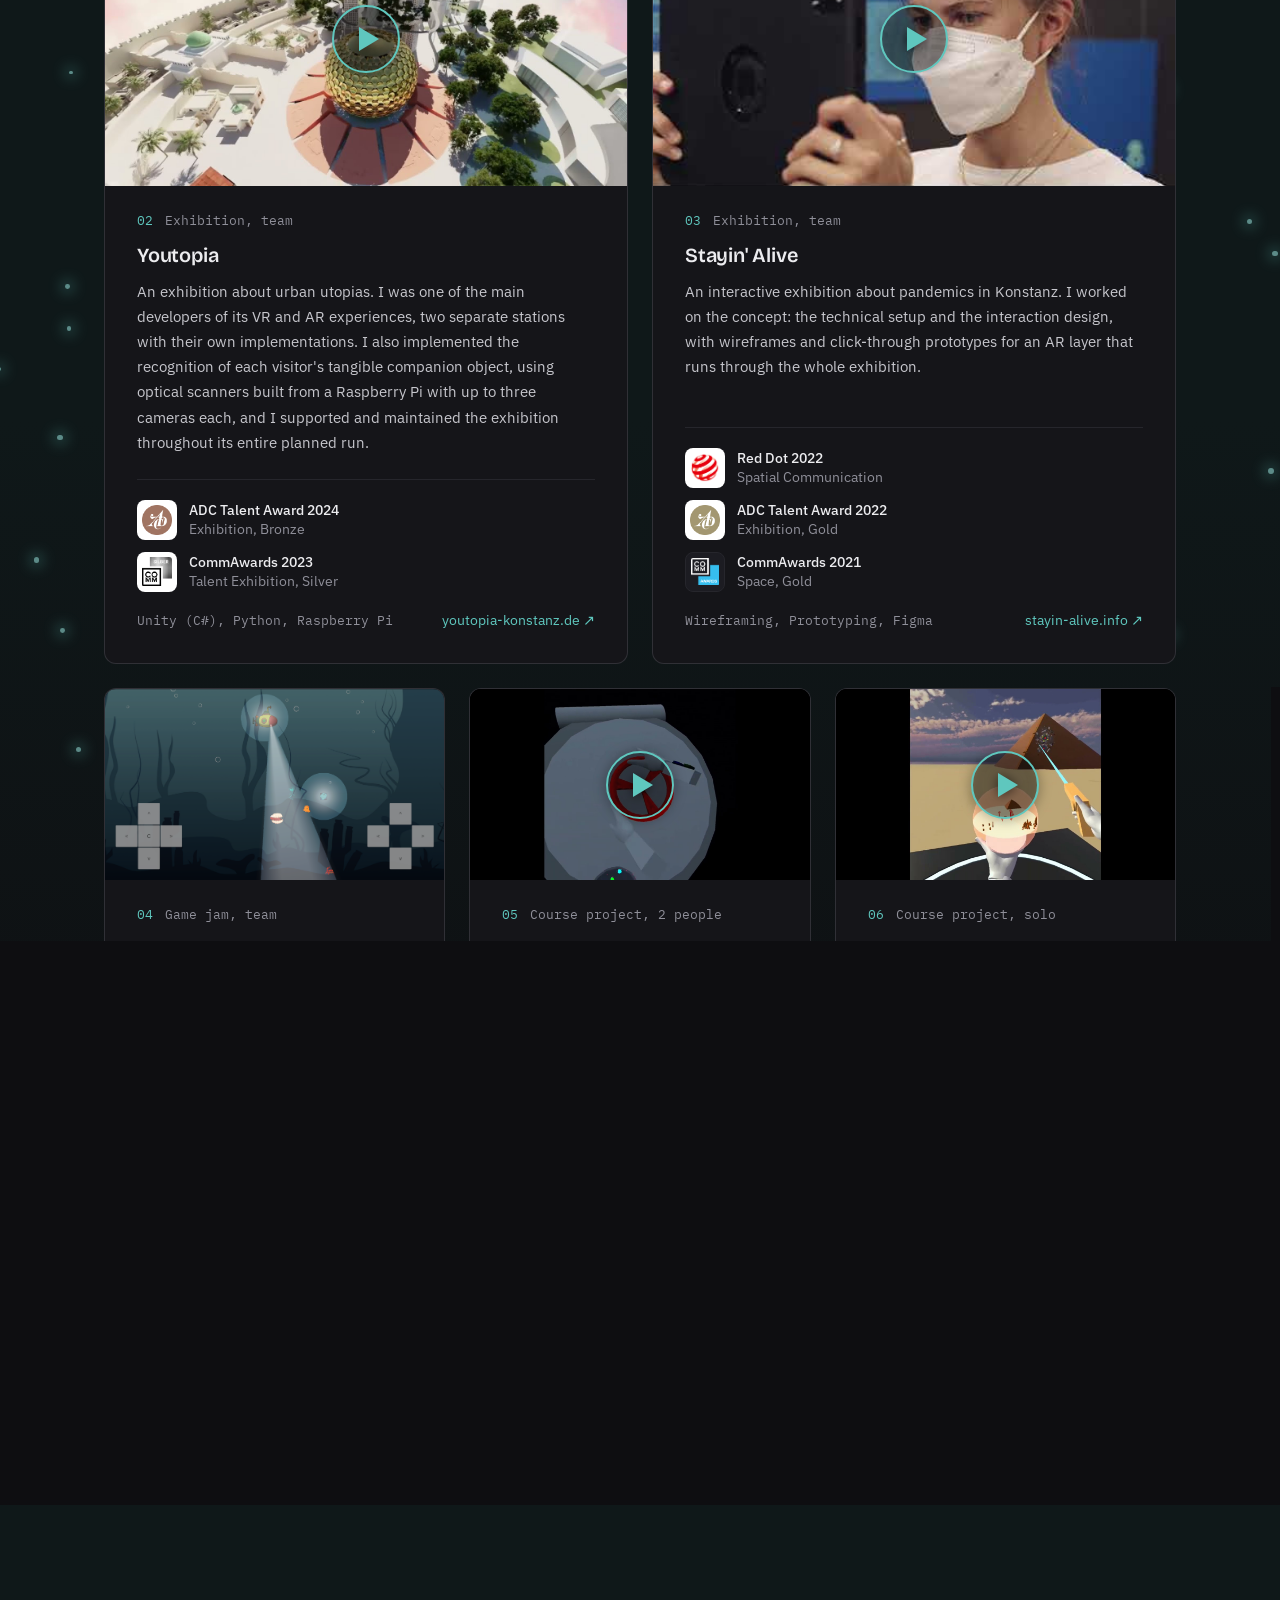
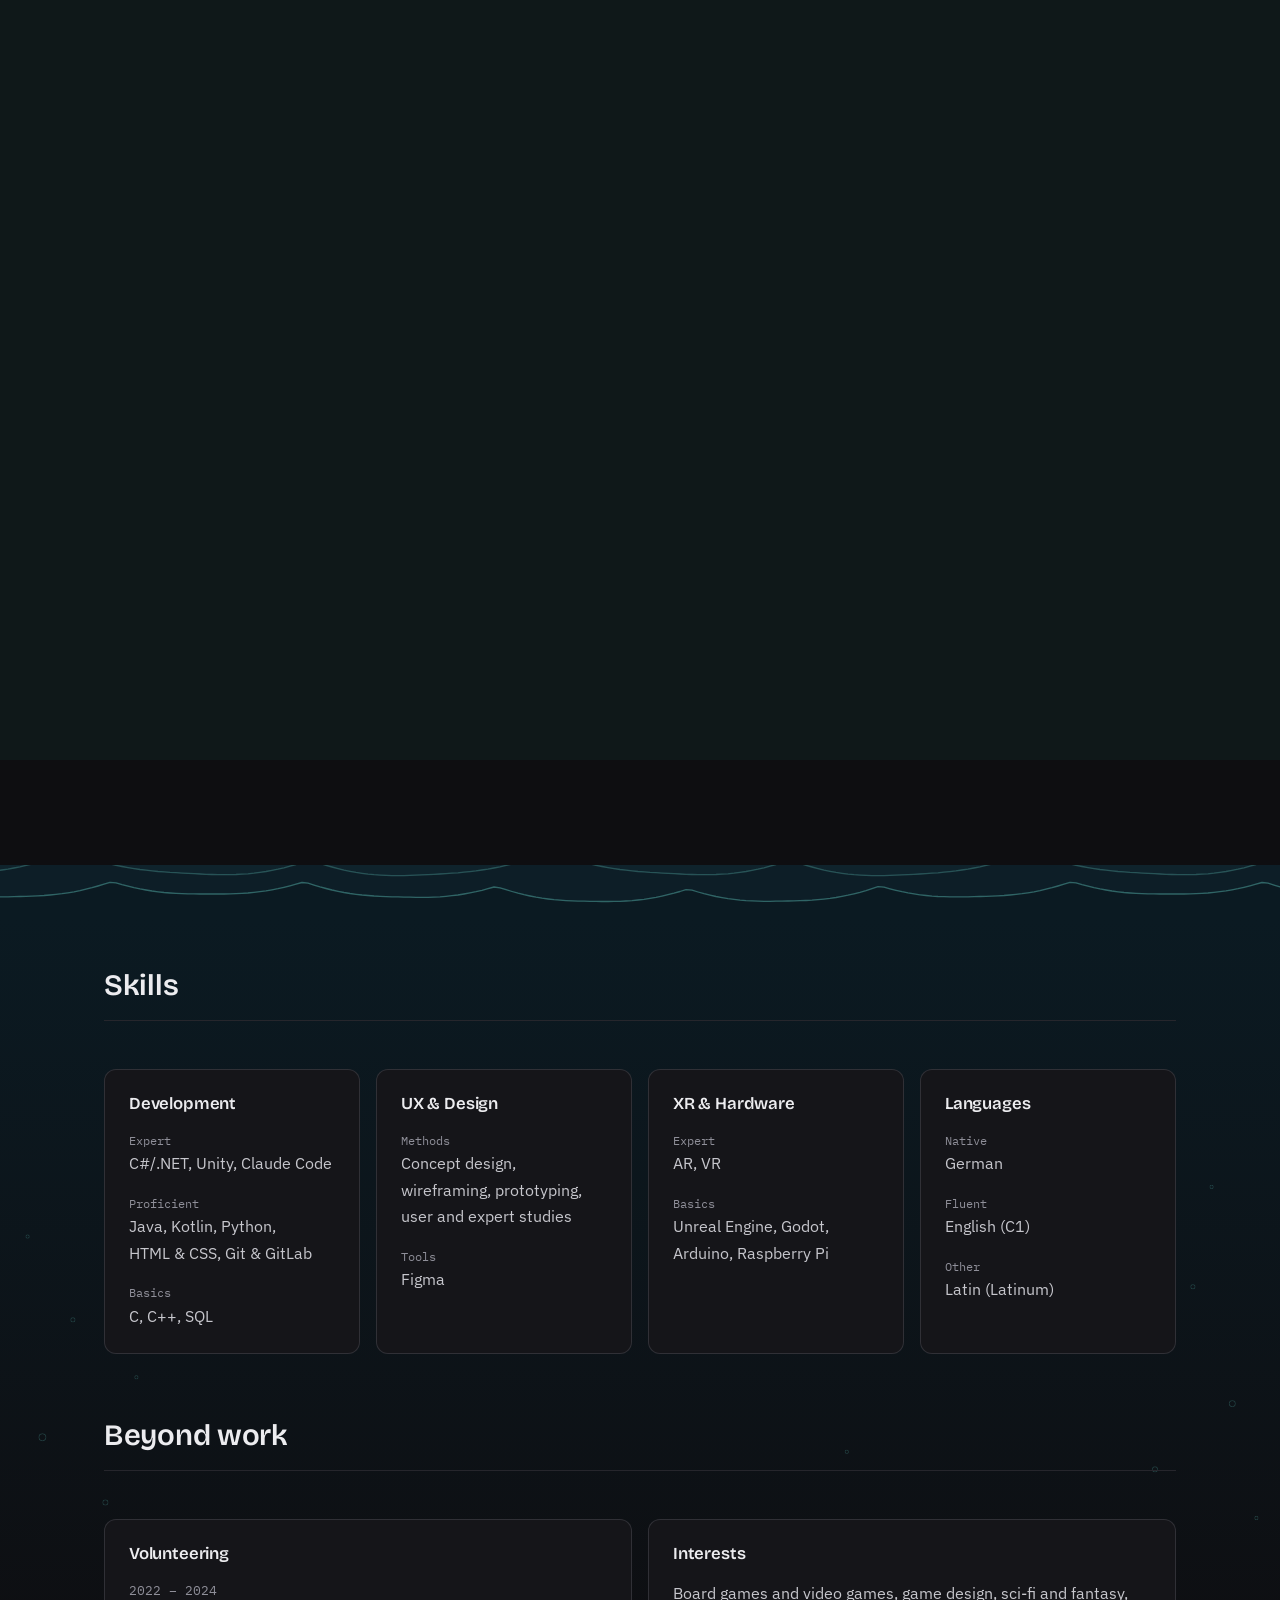
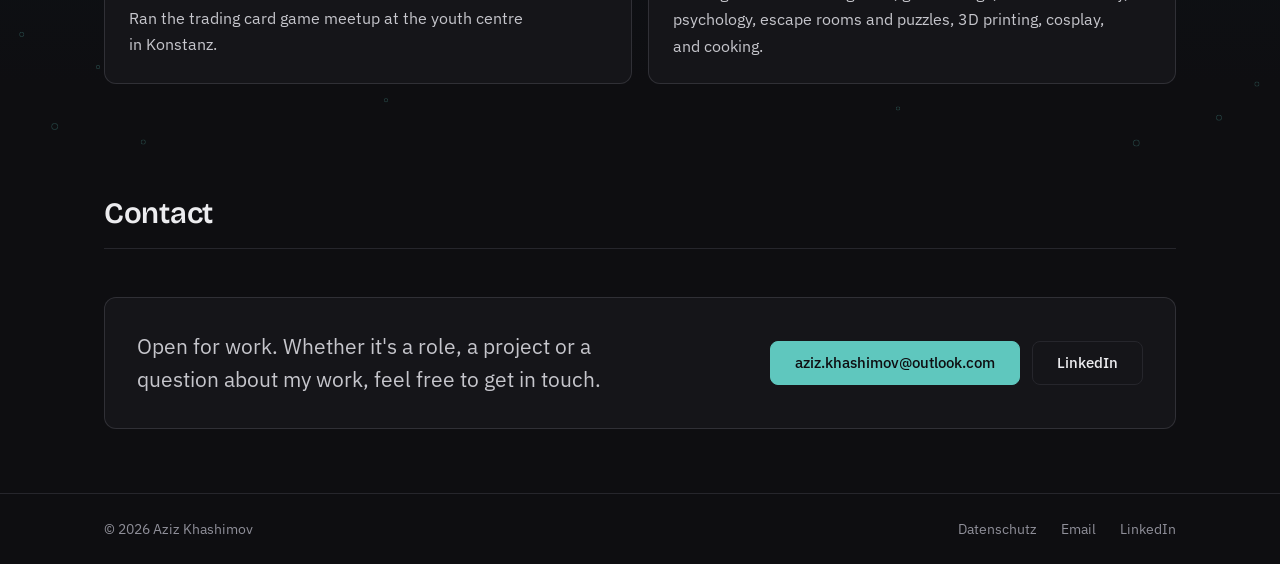
==== commit 37706fa0: "Add bubbles behind Beyond work Co-Authored-By: Claude Fable 5.2 <noreply@anthropic.com>" ====
--- a/index.html
+++ b/index.html
@@ -501,6 +501,7 @@
       <symbol id="sea-bubble" viewBox="0 0 10 10"><circle cx="5" cy="5" r="4.5" vector-effect="non-scaling-stroke"/></symbol>
       <use href="#sea-bubble" x="3%" y="62%" width="8" height="8" style="--t:16s;--delay:-2s"/><use href="#sea-bubble" x="5.5%" y="48%" width="5" height="5" style="--t:13s;--delay:-7s"/><use href="#sea-bubble" x="8%" y="70%" width="6" height="6" style="--t:19s;--delay:-11s"/><use href="#sea-bubble" x="2%" y="38%" width="4" height="4" style="--t:14s;--delay:-4s"/><use href="#sea-bubble" x="10.5%" y="55%" width="4" height="4" style="--t:17s;--delay:-13s"/><use href="#sea-bubble" x="34%" y="50%" width="5" height="5" style="--t:17s;--delay:-6s"/>
       <use href="#sea-bubble" x="96%" y="58%" width="7" height="7" style="--t:15s;--delay:-5s"/><use href="#sea-bubble" x="93%" y="44%" width="5" height="5" style="--t:18s;--delay:-9s"/><use href="#sea-bubble" x="98%" y="72%" width="4" height="4" style="--t:12s;--delay:-1s"/><use href="#sea-bubble" x="90%" y="66%" width="6" height="6" style="--t:20s;--delay:-15s"/><use href="#sea-bubble" x="94.5%" y="32%" width="4" height="4" style="--t:13s;--delay:-10s"/><use href="#sea-bubble" x="66%" y="64%" width="4" height="4" style="--t:14s;--delay:-12s"/>
+      <use href="#sea-bubble" x="4%" y="97%" width="7" height="7" style="--t:17s;--delay:-3s"/><use href="#sea-bubble" x="7.5%" y="90%" width="4" height="4" style="--t:13s;--delay:-8s"/><use href="#sea-bubble" x="1.5%" y="86%" width="5" height="5" style="--t:15s;--delay:-12s"/><use href="#sea-bubble" x="11%" y="99%" width="5" height="5" style="--t:19s;--delay:-6s"/><use href="#sea-bubble" x="30%" y="94%" width="4" height="4" style="--t:16s;--delay:-10s"/><use href="#sea-bubble" x="95%" y="96%" width="6" height="6" style="--t:14s;--delay:-1s"/><use href="#sea-bubble" x="91.5%" y="88%" width="4" height="4" style="--t:18s;--delay:-9s"/><use href="#sea-bubble" x="98%" y="92%" width="5" height="5" style="--t:12s;--delay:-5s"/><use href="#sea-bubble" x="88.5%" y="99%" width="7" height="7" style="--t:20s;--delay:-14s"/><use href="#sea-bubble" x="70%" y="95%" width="4" height="4" style="--t:15s;--delay:-7s"/>
     </svg>
   </div>
   <div class="wrap">
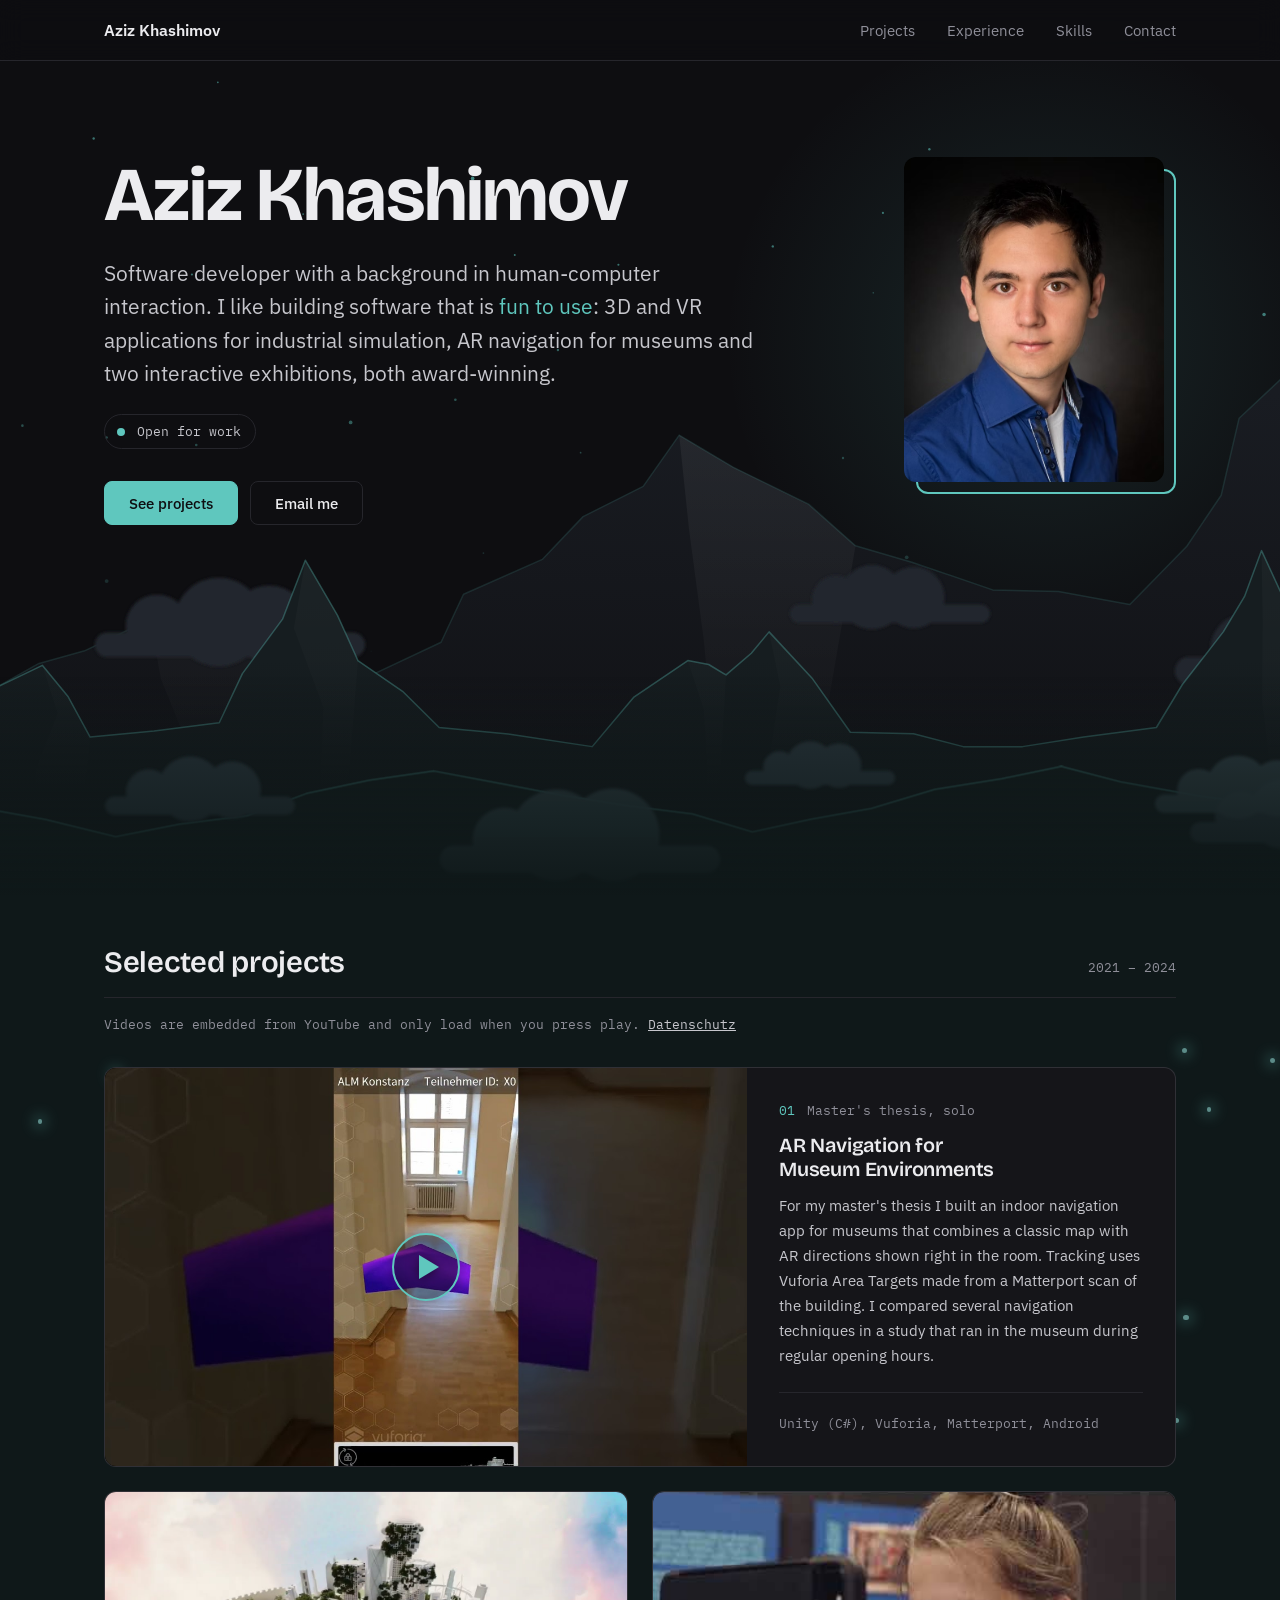
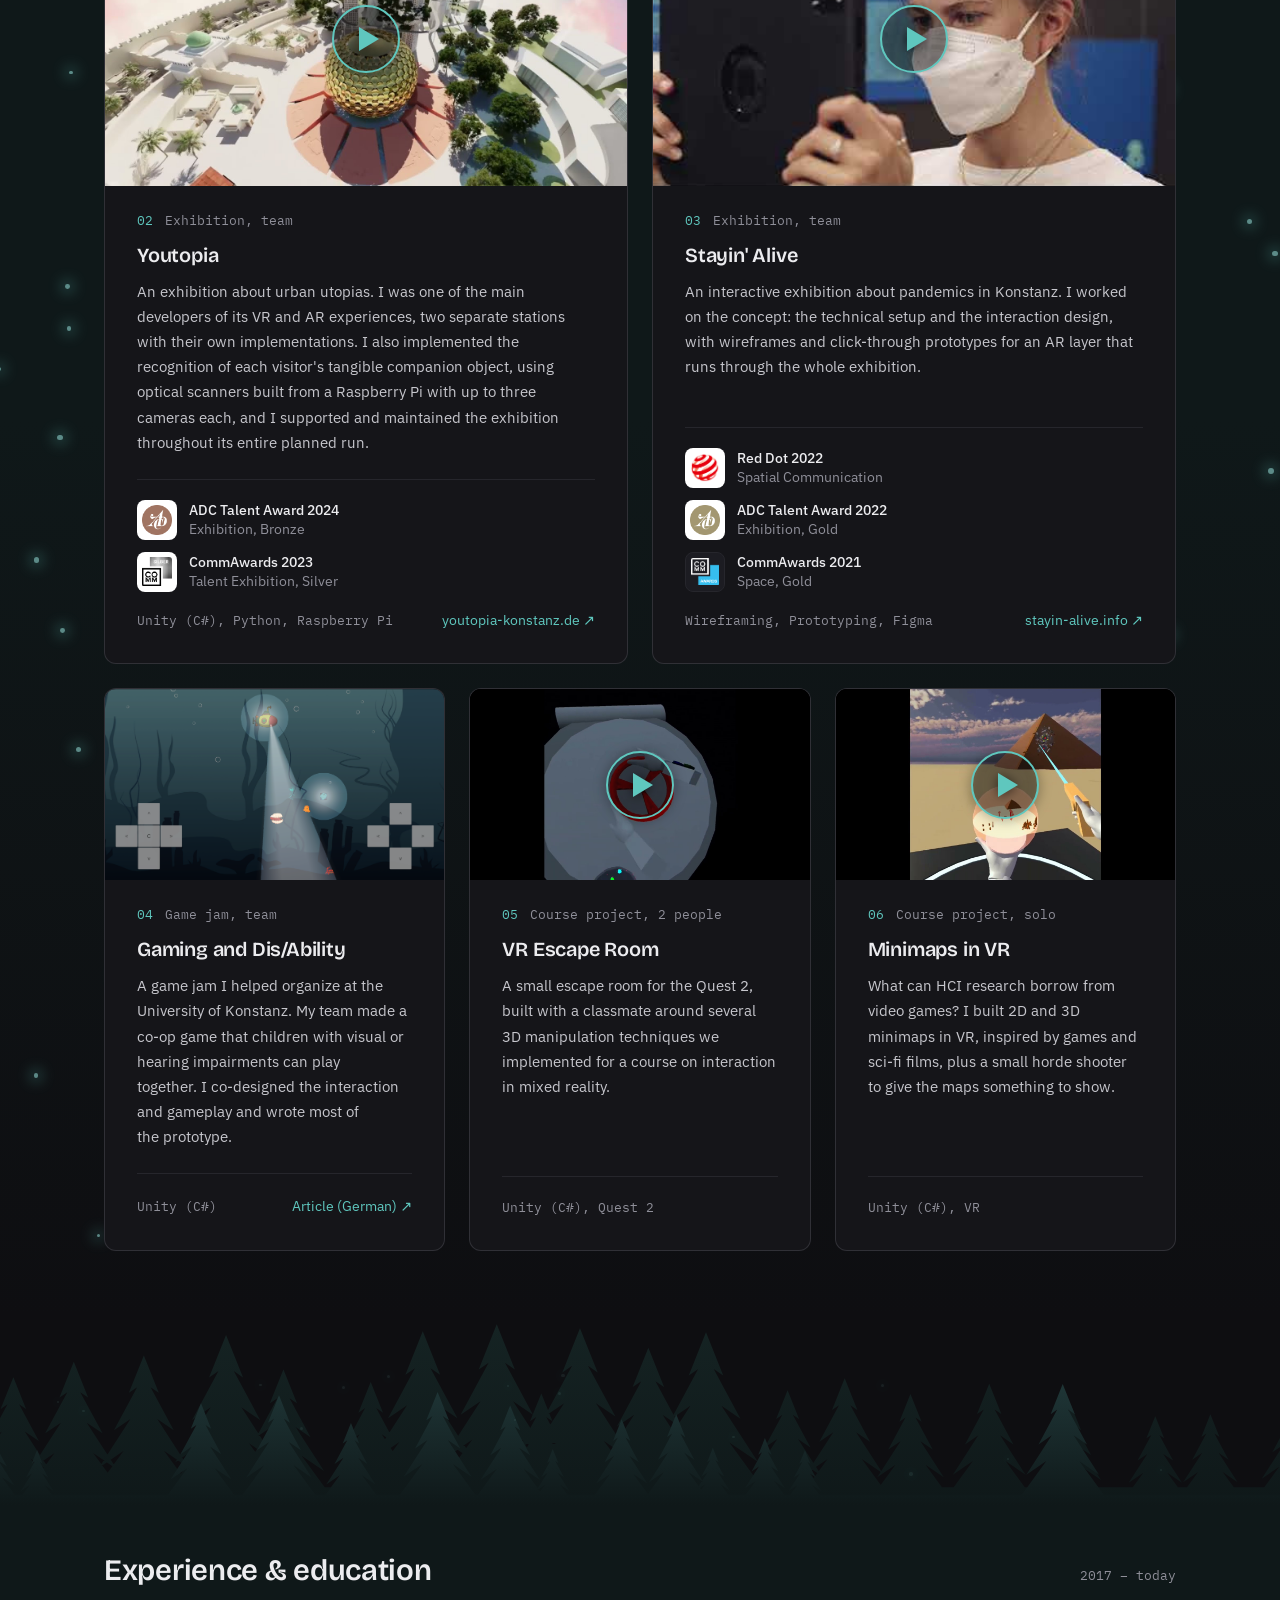
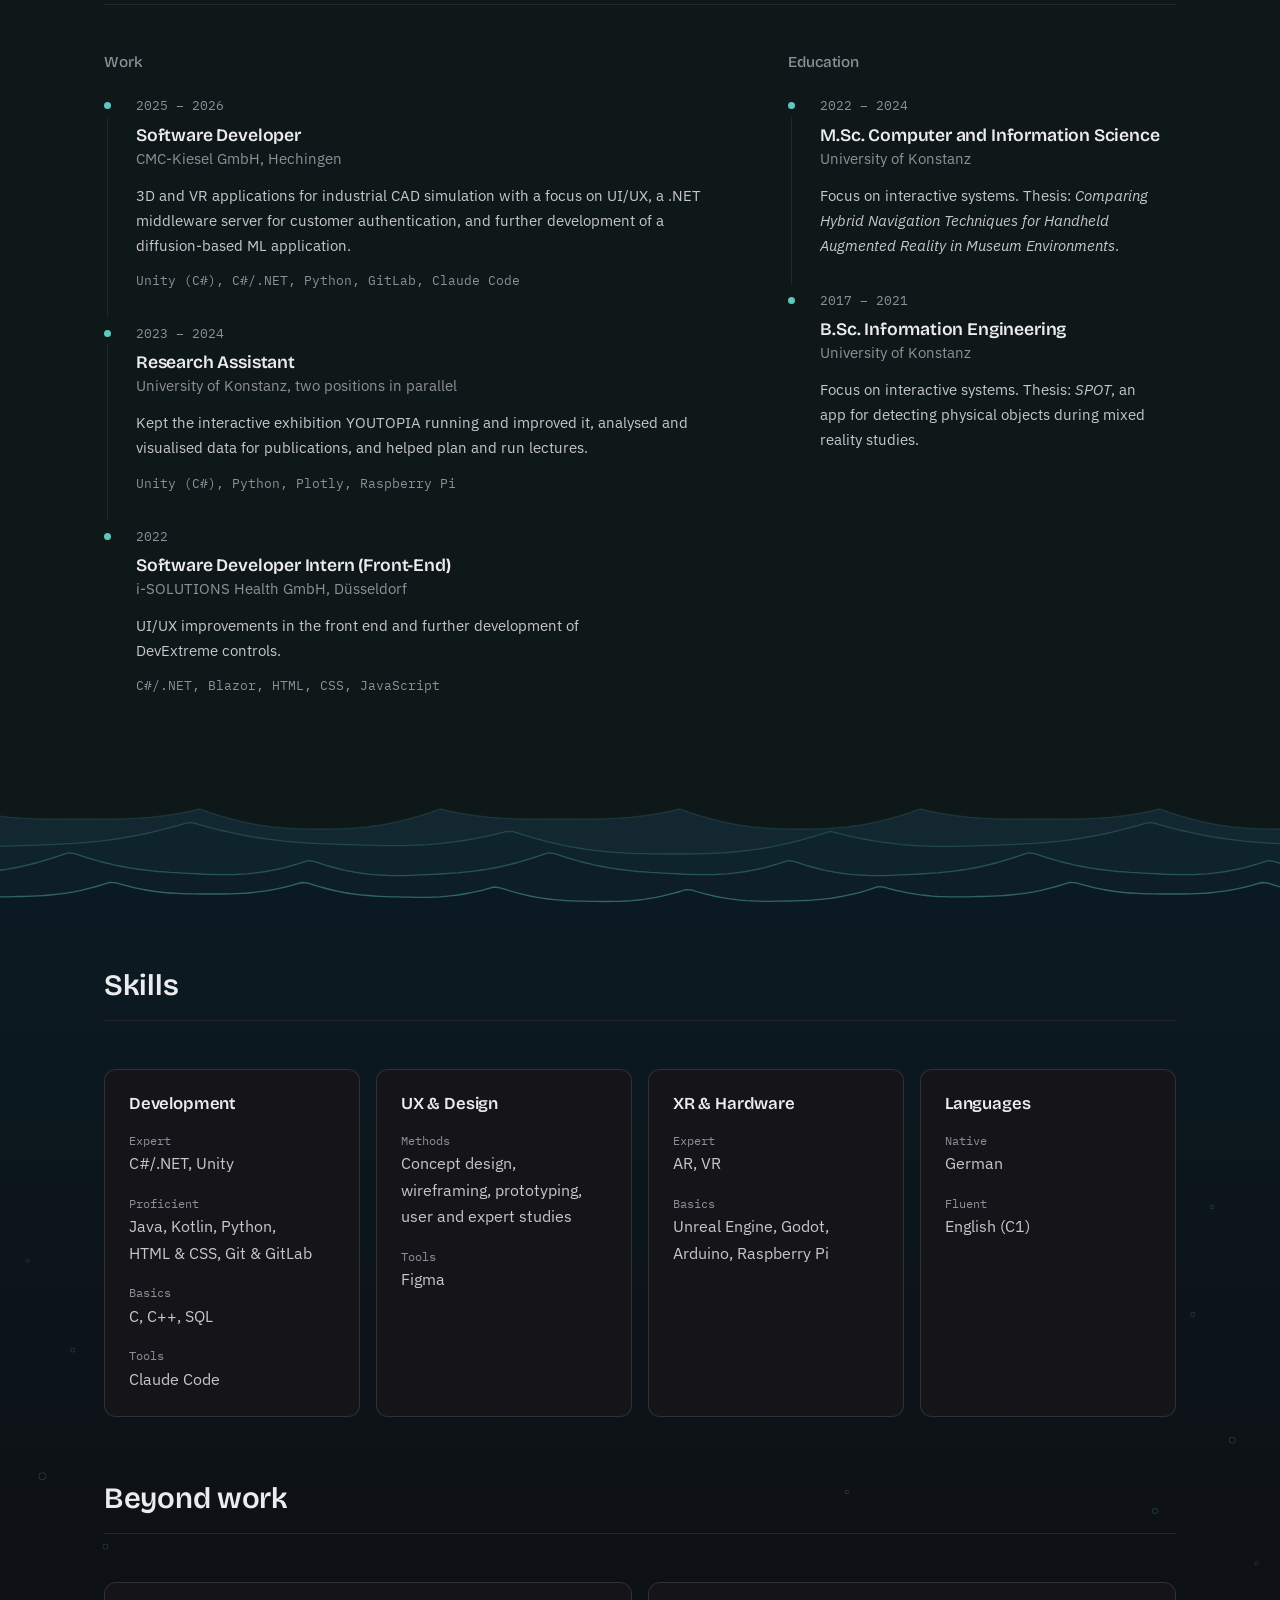
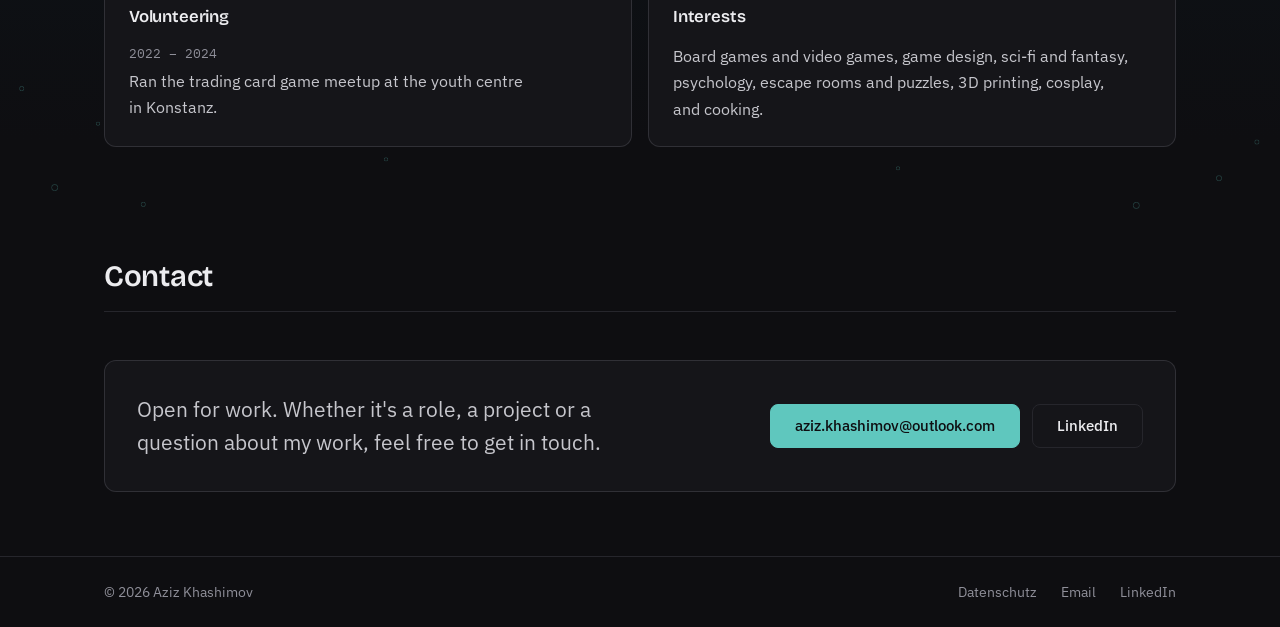
==== commit 0f8a3357: "Add favicon and link preview image, tidy skills Claude Code moves to its own Tools row, Latin is dro" ====
--- a/index.html
+++ b/index.html
@@ -5,6 +5,16 @@
 <meta name="viewport" content="width=device-width, initial-scale=1">
 <title>Aziz Khashimov – Software Developer</title>
 <meta name="description" content="Aziz Khashimov, software developer with a background in HCI: AR, VR and interactive exhibitions.">
+<link rel="icon" type="image/png" href="img/icon.png">
+<link rel="apple-touch-icon" href="img/apple-touch-icon.png">
+<meta property="og:type" content="website">
+<meta property="og:url" content="https://azizkhashimov.github.io/">
+<meta property="og:title" content="Aziz Khashimov – Software Developer">
+<meta property="og:description" content="Software developer with a background in HCI: AR, VR and interactive exhibitions.">
+<meta property="og:image" content="https://azizkhashimov.github.io/img/og.png">
+<meta property="og:image:width" content="1200">
+<meta property="og:image:height" content="630">
+<meta name="twitter:card" content="summary_large_image">
 <link rel="stylesheet" href="fonts.css">
 <style>
 :root{
@@ -508,9 +518,10 @@
   <div class="section-head"><h2>Skills</h2></div>
   <div class="skills">
     <div class="panel"><h3>Development</h3><dl>
-      <dt>Expert</dt><dd>C#/.NET, Unity, Claude Code</dd>
+      <dt>Expert</dt><dd>C#/.NET, Unity</dd>
       <dt>Proficient</dt><dd>Java, Kotlin, Python, HTML&nbsp;&amp;&nbsp;CSS, Git&nbsp;&amp;&nbsp;GitLab</dd>
       <dt>Basics</dt><dd>C, C++, SQL</dd>
+      <dt>Tools</dt><dd>Claude Code</dd>
     </dl></div>
     <div class="panel"><h3>UX &amp; Design</h3><dl>
       <dt>Methods</dt><dd>Concept design, wireframing, prototyping, user and expert studies</dd>
@@ -522,9 +533,7 @@
     </dl></div>
     <div class="panel"><h3>Languages</h3><dl>
       <dt>Native</dt><dd>German</dd>
-      <dt>Fluent</dt><dd>English (C1)</dd>
-      <dt>Other</dt><dd>Latin (Latinum)</dd>
-    </dl></div>
+      <dt>Fluent</dt><dd>English (C1)</dd>    </dl></div>
   </div>
   <div id="beyond">
     <div class="section-head"><h2>Beyond work</h2></div>
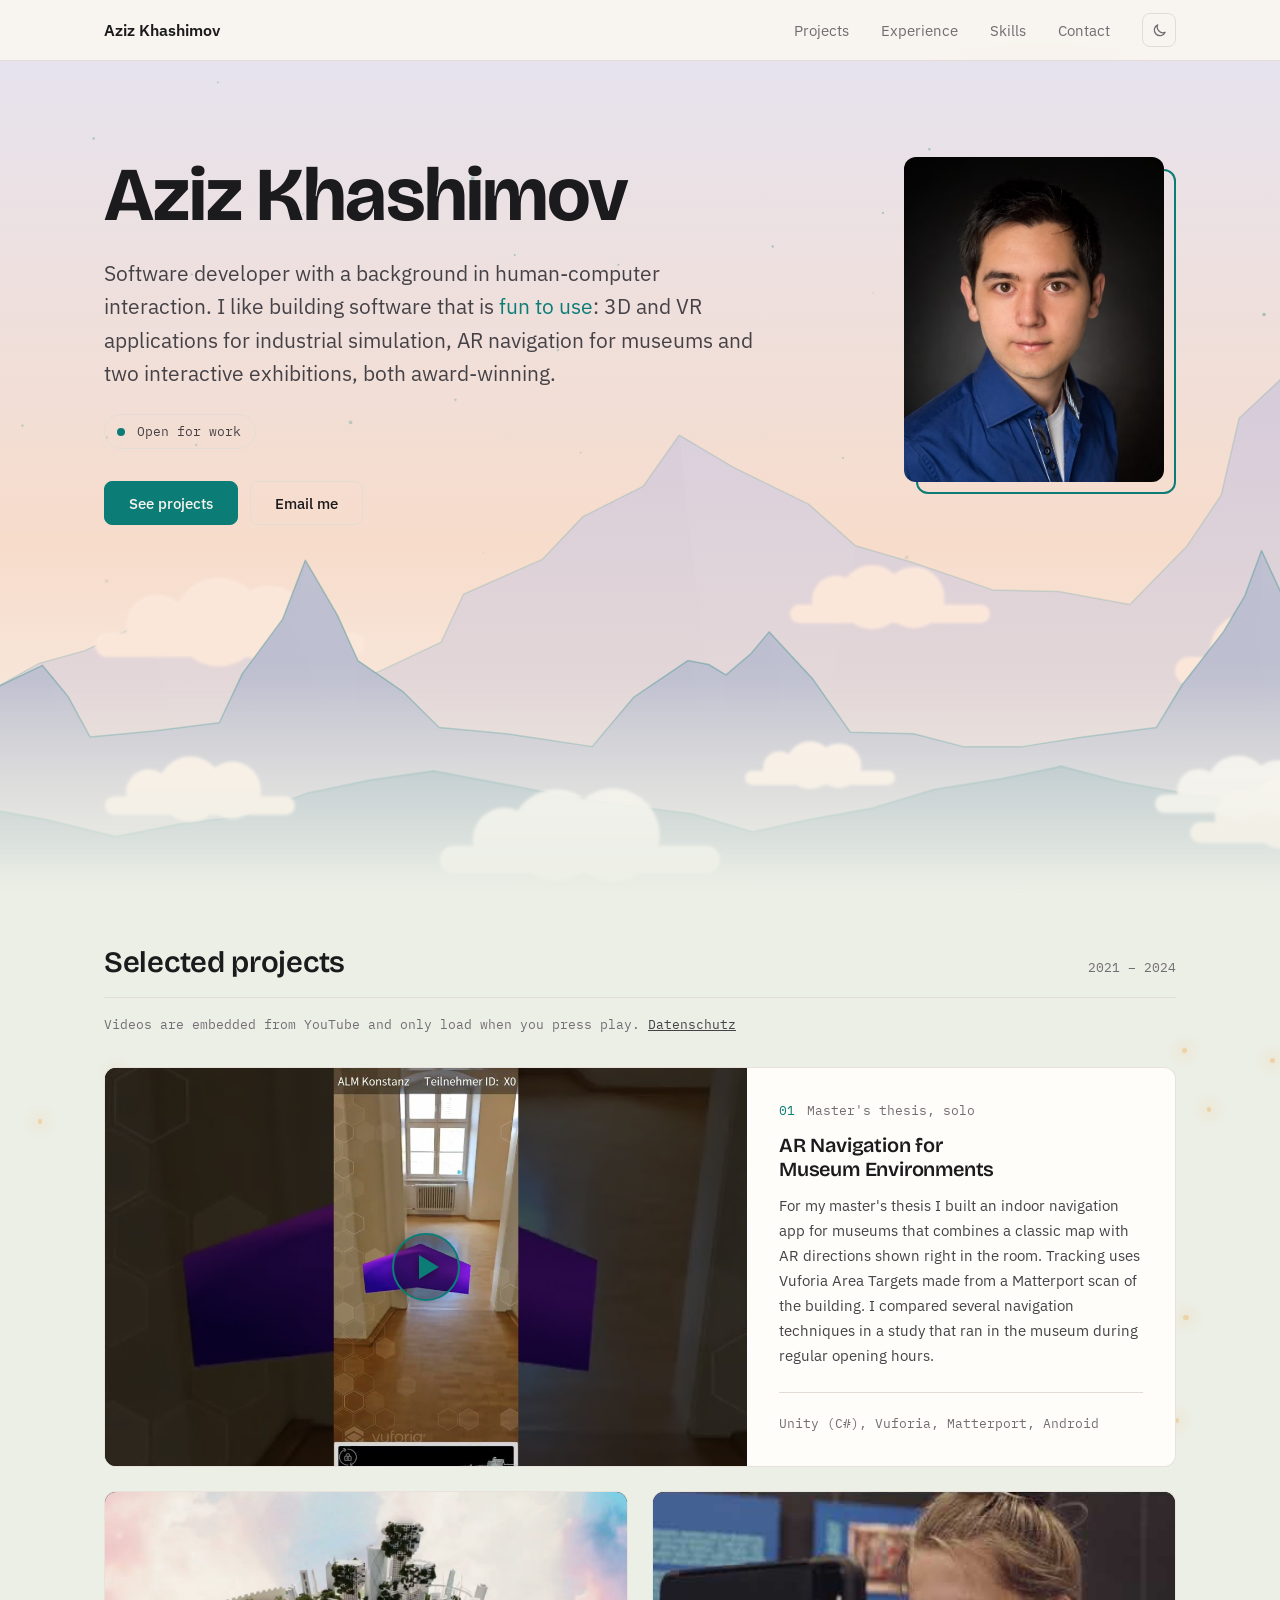
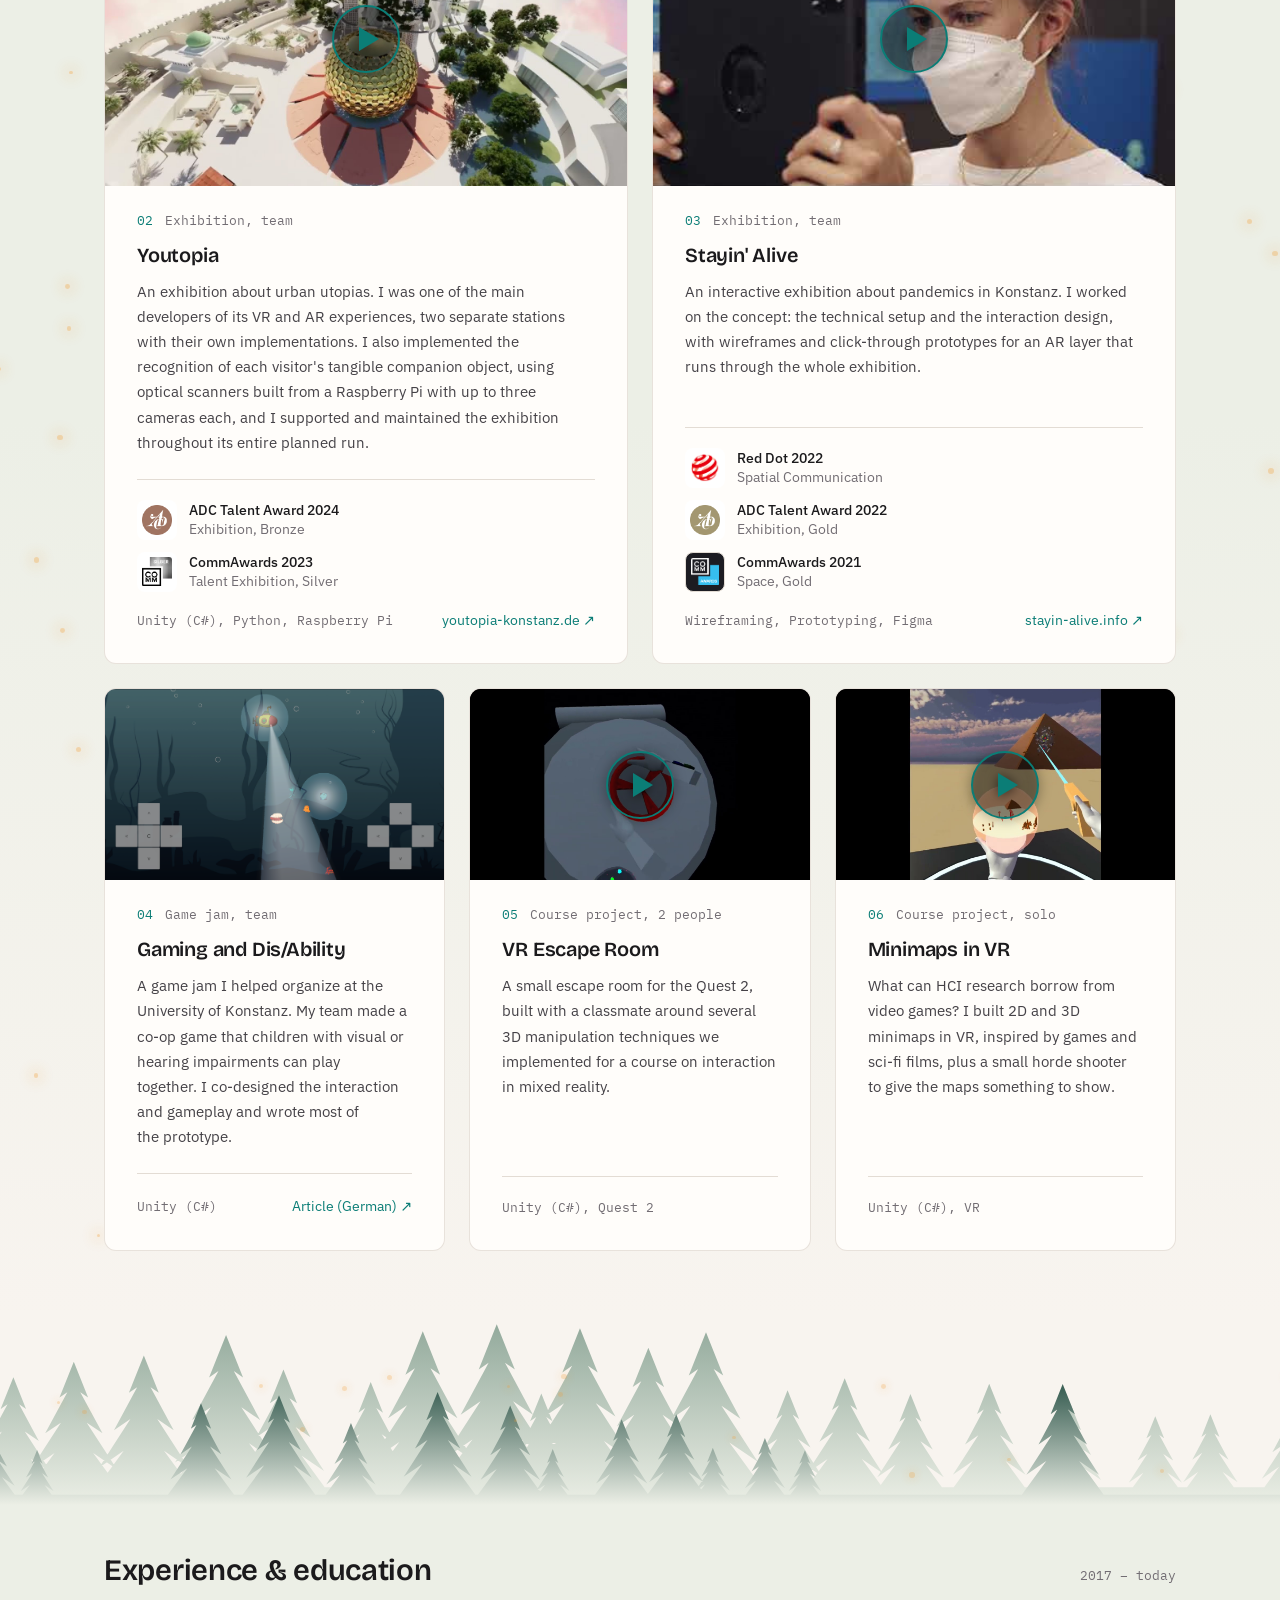
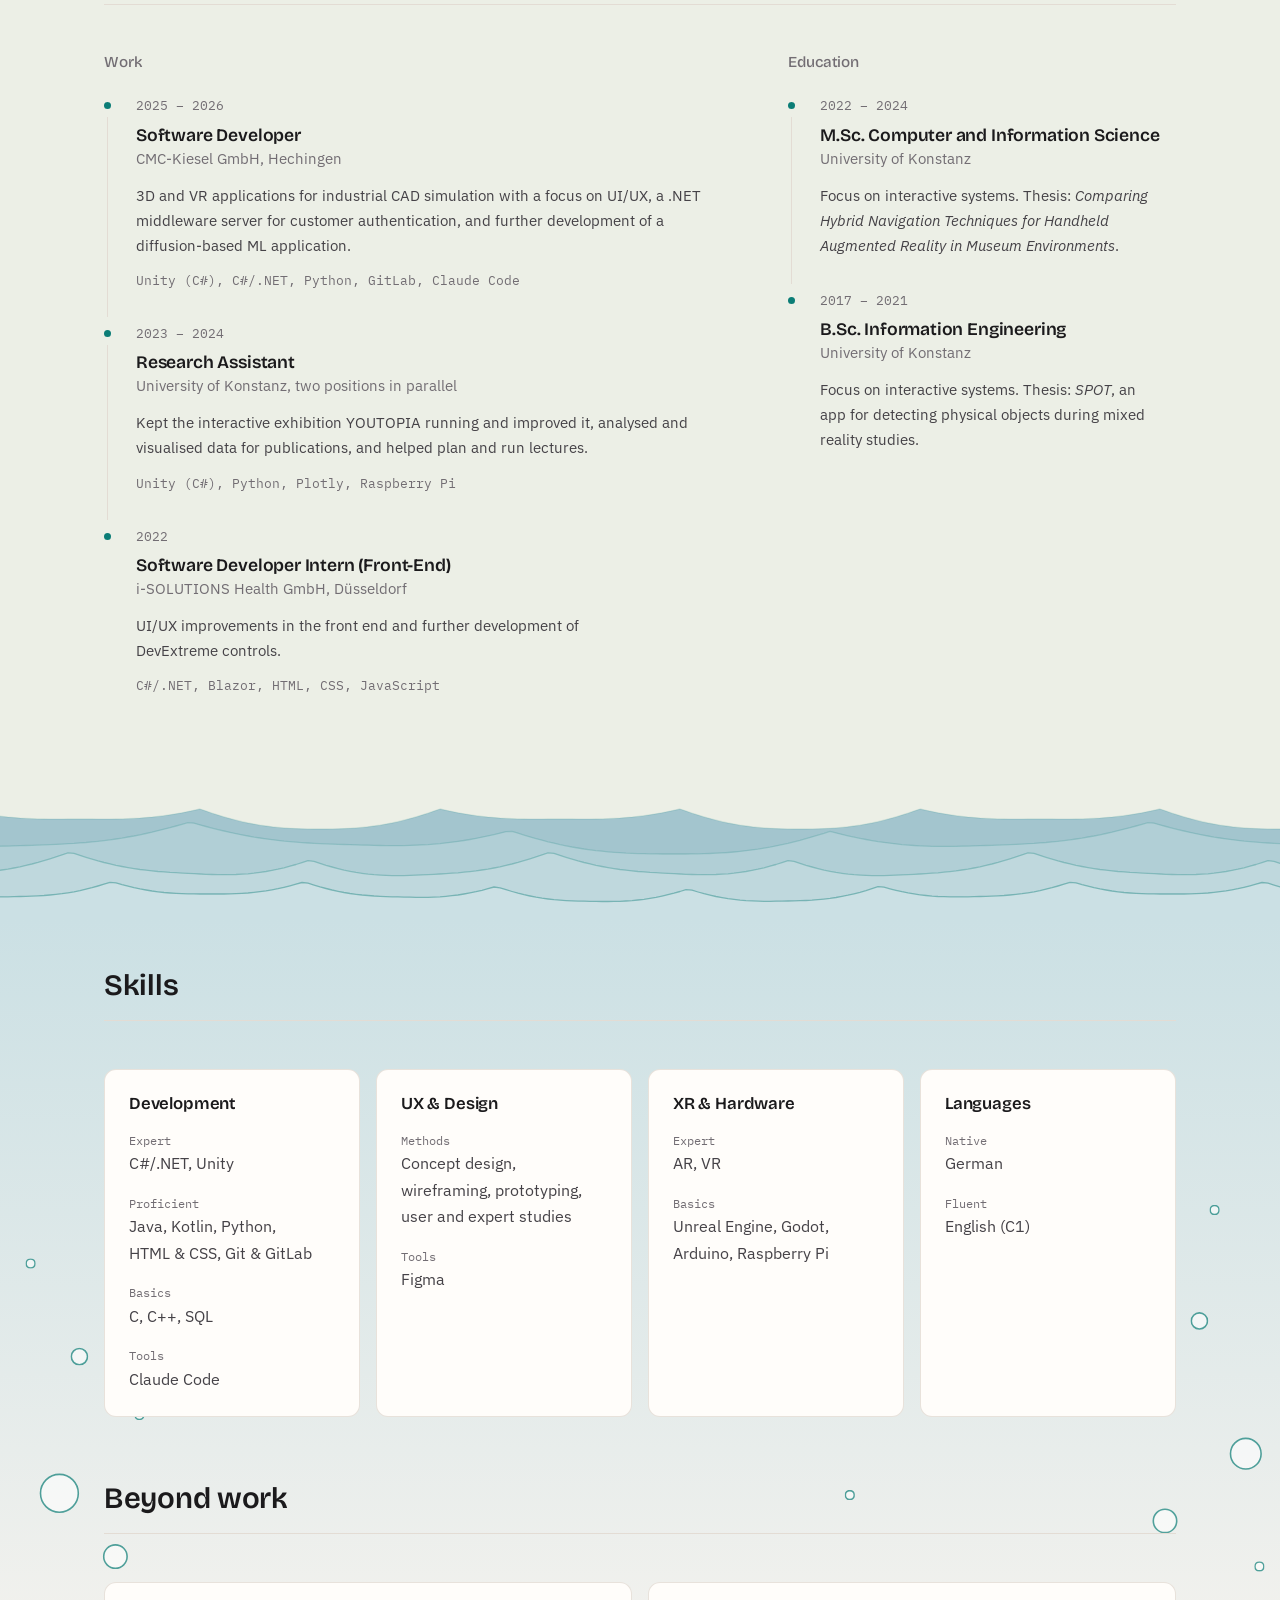
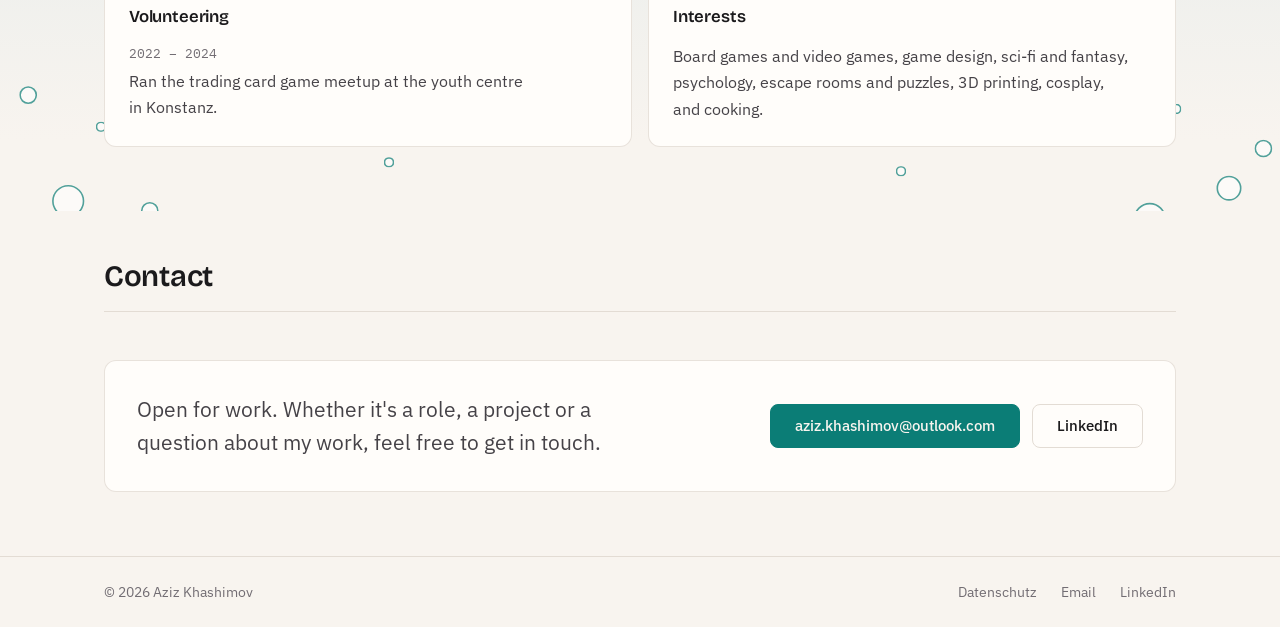
==== commit 5c6a57fa: "Add light theme with nav toggle, larger sea bubbles The light theme is the same landscape at dawn. I" ====
--- a/index.html
+++ b/index.html
@@ -15,6 +15,7 @@
 <meta property="og:image:width" content="1200">
 <meta property="og:image:height" content="630">
 <meta name="twitter:card" content="summary_large_image">
+<script>try{var t=localStorage.theme}catch(e){}document.documentElement.dataset.theme=t||(matchMedia('(prefers-color-scheme:light)').matches?'light':'dark')</script>
 <link rel="stylesheet" href="fonts.css">
 <style>
 :root{
@@ -107,6 +108,9 @@
 /* sea (skills + beyond work): bubbles rising at the edges */
 .scene-sea>*{left:0;top:0;width:100%;height:100%}
 .sea-bubbles{--d:18px;fill:none;stroke:color-mix(in srgb,var(--accent) 22%,transparent)}
+/* in the dark the bubbles are 20% smaller than their boxes (8-34px); the light theme draws them full size */
+#sea-bubble circle{transform:scale(.8);transform-origin:5px 5px}
+:root[data-theme=light] #sea-bubble circle{transform:none}
 @keyframes rise{from{opacity:0}15%,60%{opacity:1}to{opacity:0;transform:translate(6px,-360px)}}
 @media (prefers-reduced-motion:no-preference){.sea-bubbles use{animation:rise var(--t) linear var(--delay) infinite}}
 /* the landscape, generated by docs/superpowers/mockups/calm.js (seeded, so it can be regenerated): the page is one descent from
@@ -314,6 +318,53 @@
 footer .links{display:flex;gap:var(--s5)}
 footer a{text-decoration:none}
 footer a:hover{color:var(--text)}
+
+/* light theme (dawn): the same landscape at sunrise. The head script sets data-theme from the saved choice or the system
+   setting; without JS the page stays dark. The accent is darker here because the light teal cannot be read on a pale ground */
+:root[data-theme=light]{color-scheme:light;--bg:#f8f4ef;--surface:#fffdfa;--text:#1b1a1c;--text-2:#454247;--muted:#726d73;--line:#e3dcd4;--accent:#0b7d76;--edge:rgba(11,125,118,.3)}
+:root[data-theme=light] .scene-sky{background:linear-gradient(#e6e3ee,#f7dccb 58%,var(--bg))}
+:root[data-theme=light] .hero::before{background:radial-gradient(circle,rgba(255,168,118,.5),transparent 62%)}
+:root[data-theme=light] .sky-stars{opacity:.55}
+:root[data-theme=light] .mt-far .edge{stroke:rgba(11,125,118,.15)}
+:root[data-theme=light] #mt-far stop:first-child{stop-color:#d6ccda}
+:root[data-theme=light] #mt-far stop:last-child{stop-color:#efdfd6}
+:root[data-theme=light] #mt-mid stop:first-child{stop-color:#bdbfd0}
+:root[data-theme=light] #mt-mid stop:last-child{stop-color:#e3dad8}
+:root[data-theme=light] #mt-near stop:first-child{stop-color:#a8b8c3}
+:root[data-theme=light] #mt-near stop:last-child{stop-color:#d9dad9}
+:root[data-theme=light] .cl-deep{--w:url("data:image/svg+xml,%3Csvg%20xmlns%3D'http%3A%2F%2Fwww.w3.org%2F2000%2Fsvg'%20viewBox%3D'0%200%201600%20170'%3E%3Cfilter%20id%3D'b'%3E%3CfeGaussianBlur%20stdDeviation%3D'1.6'%2F%3E%3C%2Ffilter%3E%3Cg%20fill%3D'%23fbe7da'%20filter%3D'url(%23b)'%3E%3Crect%20x%3D'165.0'%20y%3D'93.5'%20width%3D'270'%20height%3D'24.5'%20rx%3D'12.2'%2F%3E%3Ccircle%20cx%3D'227.1'%20cy%3D'87.0'%20r%3D'31.3'%2F%3E%3Ccircle%20cx%3D'288.7'%20cy%3D'83.1'%20r%3D'44.4'%2F%3E%3Ccircle%20cx%3D'339.2'%20cy%3D'84.9'%20r%3D'38.5'%2F%3E%3Crect%20x%3D'860.0'%20y%3D'65.6'%20width%3D'200'%20height%3D'18.4'%20rx%3D'9.2'%2F%3E%3Ccircle%20cx%3D'906.0'%20cy%3D'60.6'%20r%3D'24.0'%2F%3E%3Ccircle%20cx%3D'942.0'%20cy%3D'58.2'%20r%3D'32.1'%2F%3E%3Ccircle%20cx%3D'983.9'%20cy%3D'58.6'%20r%3D'30.6'%2F%3E%3Crect%20x%3D'1245.0'%20y%3D'118.1'%20width%3D'310'%20height%3D'27.9'%20rx%3D'13.9'%2F%3E%3Ccircle%20cx%3D'1316.3'%20cy%3D'110.6'%20r%3D'35.9'%2F%3E%3Ccircle%20cx%3D'1384.4'%20cy%3D'108.3'%20r%3D'43.7'%2F%3E%3Ccircle%20cx%3D'1441.4'%20cy%3D'109.4'%20r%3D'40.1'%2F%3E%3C%2Fg%3E%3C%2Fsvg%3E")}
+:root[data-theme=light] .cl-back{--w:url("data:image/svg+xml,%3Csvg%20xmlns%3D'http%3A%2F%2Fwww.w3.org%2F2000%2Fsvg'%20viewBox%3D'0%200%201600%20170'%3E%3Cfilter%20id%3D'b'%3E%3CfeGaussianBlur%20stdDeviation%3D'1.6'%2F%3E%3C%2Ffilter%3E%3Cg%20fill%3D'%23fff1e7'%20filter%3D'url(%23b)'%3E%3Crect%20x%3D'145.0'%20y%3D'69.6'%20width%3D'190'%20height%3D'18.4'%20rx%3D'9.2'%2F%3E%3Ccircle%20cx%3D'188.7'%20cy%3D'65.0'%20r%3D'22.7'%2F%3E%3Ccircle%20cx%3D'230.3'%20cy%3D'62.1'%20r%3D'32.5'%2F%3E%3Ccircle%20cx%3D'272.3'%20cy%3D'63.2'%20r%3D'28.6'%2F%3E%3Crect%20x%3D'785.0'%20y%3D'43.7'%20width%3D'150'%20height%3D'14.3'%20rx%3D'7.1'%2F%3E%3Ccircle%20cx%3D'819.5'%20cy%3D'40.5'%20r%3D'16.3'%2F%3E%3Ccircle%20cx%3D'850.1'%20cy%3D'38.2'%20r%3D'23.9'%2F%3E%3Ccircle%20cx%3D'879.0'%20cy%3D'38.7'%20r%3D'22.3'%2F%3E%3Crect%20x%3D'1230.0'%20y%3D'94.9'%20width%3D'220'%20height%3D'21.1'%20rx%3D'10.5'%2F%3E%3Ccircle%20cx%3D'1280.6'%20cy%3D'89.7'%20r%3D'25.7'%2F%3E%3Ccircle%20cx%3D'1323.1'%20cy%3D'86.9'%20r%3D'35.1'%2F%3E%3Ccircle%20cx%3D'1363.7'%20cy%3D'86.9'%20r%3D'35.0'%2F%3E%3C%2Fg%3E%3C%2Fsvg%3E")}
+:root[data-theme=light] .cl-front{--w:url("data:image/svg+xml,%3Csvg%20xmlns%3D'http%3A%2F%2Fwww.w3.org%2F2000%2Fsvg'%20viewBox%3D'0%200%201600%20170'%3E%3Cfilter%20id%3D'b'%3E%3CfeGaussianBlur%20stdDeviation%3D'1.6'%2F%3E%3C%2Ffilter%3E%3Cg%20fill%3D'%23fffaf5'%20filter%3D'url(%23b)'%3E%3Crect%20x%3D'480.0'%20y%3D'118.8'%20width%3D'280'%20height%3D'27.2'%20rx%3D'13.6'%2F%3E%3Ccircle%20cx%3D'544.4'%20cy%3D'112.5'%20r%3D'31.7'%2F%3E%3Ccircle%20cx%3D'596.3'%20cy%3D'108.2'%20r%3D'45.8'%2F%3E%3Ccircle%20cx%3D'653.1'%20cy%3D'108.1'%20r%3D'46.5'%2F%3E%3Crect%20x%3D'1195.0'%20y%3D'67.6'%20width%3D'190'%20height%3D'18.4'%20rx%3D'9.2'%2F%3E%3Ccircle%20cx%3D'1238.7'%20cy%3D'63.4'%20r%3D'21.5'%2F%3E%3Ccircle%20cx%3D'1277.8'%20cy%3D'60.3'%20r%3D'31.6'%2F%3E%3Ccircle%20cx%3D'1317.4'%20cy%3D'61.4'%20r%3D'28.1'%2F%3E%3C%2Fg%3E%3C%2Fsvg%3E")}
+:root[data-theme=light] .scene-forest{background:linear-gradient(transparent,#ecefe6 var(--band),#ecefe6 60%,var(--bg))}
+:root[data-theme=light] .scene-ground{background:#ecefe6}
+/* fireflies: amber, teal does not glow on a pale ground. Quiet behind the projects, larger in the divider where they light up */
+:root[data-theme=light] .forest-flies{--accent:#f29a2e}
+:root[data-theme=light] .forest-flies i{background:#f29a2e}
+:root[data-theme=light] .scene-forest .forest-flies{opacity:.55}
+:root[data-theme=light] .dv-forest .forest-flies i{width:calc(var(--z) * 1.6);height:calc(var(--z) * 1.6)}
+:root[data-theme=light] .dv-forest>.forest-flies{opacity:.45}
+:root[data-theme=light] .dv-forest.lit>.forest-flies{opacity:1}
+:root[data-theme=light] #fr-g1 stop:first-child{stop-color:#93aa9c}
+:root[data-theme=light] #fr-g1 stop:last-child{stop-color:#ecefe6}
+:root[data-theme=light] #fr-g2 stop:first-child{stop-color:#3f6358}
+:root[data-theme=light] #fr-g2 stop:last-child{stop-color:#ecefe6}
+:root[data-theme=light] .dv-water{background:linear-gradient(transparent var(--air),#ecefe6 var(--air))}
+:root[data-theme=light] .dv-water>i:nth-of-type(1){--w:url("data:image/svg+xml,%3Csvg%20xmlns%3D'http%3A%2F%2Fwww.w3.org%2F2000%2Fsvg'%20viewBox%3D'0%200%20960%20160'%20preserveAspectRatio%3D'none'%3E%3Cpath%20d%3D'M0%2041.0L6%2042.3L12%2043.6L18%2044.8L24%2045.8L30%2046.8L36%2047.7L42%2048.4L48%2049.1L54%2049.6L60%2050.1L66%2050.4L72%2050.7L78%2050.9L84%2051.0L90%2051.1L96%2051.1L102%2051.1L108%2051.0L114%2051.0L120%2051.0L126%2051.0L132%2051.0L138%2051.1L144%2051.1L150%2051.1L156%2051.0L162%2050.9L168%2050.7L174%2050.4L180%2050.1L186%2049.6L192%2049.1L198%2048.4L204%2047.7L210%2046.8L216%2045.8L222%2044.8L228%2043.6L234%2042.3L240%2041.0L246%2043.1L252%2045.2L258%2047.1L264%2048.9L270%2050.6L276%2052.2L282%2053.7L288%2055.0L294%2056.1L300%2057.2L306%2058.0L312%2058.8L318%2059.4L324%2059.9L330%2060.3L336%2060.6L342%2060.8L348%2060.9L354%2061.0L360%2061.0L366%2061.0L372%2060.9L378%2060.8L384%2060.6L390%2060.3L396%2059.9L402%2059.4L408%2058.8L414%2058.0L420%2057.2L426%2056.1L432%2055.0L438%2053.7L444%2052.2L450%2050.6L456%2048.9L462%2047.1L468%2045.2L474%2043.1L480%2041.0L486%2042.3L492%2043.6L498%2044.8L504%2045.8L510%2046.8L516%2047.7L522%2048.4L528%2049.1L534%2049.6L540%2050.1L546%2050.4L552%2050.7L558%2050.9L564%2051.0L570%2051.1L576%2051.1L582%2051.1L588%2051.0L594%2051.0L600%2051.0L606%2051.0L612%2051.0L618%2051.1L624%2051.1L630%2051.1L636%2051.0L642%2050.9L648%2050.7L654%2050.4L660%2050.1L666%2049.6L672%2049.1L678%2048.4L684%2047.7L690%2046.8L696%2045.8L702%2044.8L708%2043.6L714%2042.3L720%2041.0L726%2043.1L732%2045.2L738%2047.1L744%2048.9L750%2050.6L756%2052.2L762%2053.7L768%2055.0L774%2056.1L780%2057.2L786%2058.0L792%2058.8L798%2059.4L804%2059.9L810%2060.3L816%2060.6L822%2060.8L828%2060.9L834%2061.0L840%2061.0L846%2061.0L852%2060.9L858%2060.8L864%2060.6L870%2060.3L876%2059.9L882%2059.4L888%2058.8L894%2058.0L900%2057.2L906%2056.1L912%2055.0L918%2053.7L924%2052.2L930%2050.6L936%2048.9L942%2047.1L948%2045.2L954%2043.1L960%2041.0V160H0Z'%20fill%3D'%23a3c5ce'%2F%3E%3Cpath%20d%3D'M0%2041.0L6%2042.3L12%2043.6L18%2044.8L24%2045.8L30%2046.8L36%2047.7L42%2048.4L48%2049.1L54%2049.6L60%2050.1L66%2050.4L72%2050.7L78%2050.9L84%2051.0L90%2051.1L96%2051.1L102%2051.1L108%2051.0L114%2051.0L120%2051.0L126%2051.0L132%2051.0L138%2051.1L144%2051.1L150%2051.1L156%2051.0L162%2050.9L168%2050.7L174%2050.4L180%2050.1L186%2049.6L192%2049.1L198%2048.4L204%2047.7L210%2046.8L216%2045.8L222%2044.8L228%2043.6L234%2042.3L240%2041.0L246%2043.1L252%2045.2L258%2047.1L264%2048.9L270%2050.6L276%2052.2L282%2053.7L288%2055.0L294%2056.1L300%2057.2L306%2058.0L312%2058.8L318%2059.4L324%2059.9L330%2060.3L336%2060.6L342%2060.8L348%2060.9L354%2061.0L360%2061.0L366%2061.0L372%2060.9L378%2060.8L384%2060.6L390%2060.3L396%2059.9L402%2059.4L408%2058.8L414%2058.0L420%2057.2L426%2056.1L432%2055.0L438%2053.7L444%2052.2L450%2050.6L456%2048.9L462%2047.1L468%2045.2L474%2043.1L480%2041.0L486%2042.3L492%2043.6L498%2044.8L504%2045.8L510%2046.8L516%2047.7L522%2048.4L528%2049.1L534%2049.6L540%2050.1L546%2050.4L552%2050.7L558%2050.9L564%2051.0L570%2051.1L576%2051.1L582%2051.1L588%2051.0L594%2051.0L600%2051.0L606%2051.0L612%2051.0L618%2051.1L624%2051.1L630%2051.1L636%2051.0L642%2050.9L648%2050.7L654%2050.4L660%2050.1L666%2049.6L672%2049.1L678%2048.4L684%2047.7L690%2046.8L696%2045.8L702%2044.8L708%2043.6L714%2042.3L720%2041.0L726%2043.1L732%2045.2L738%2047.1L744%2048.9L750%2050.6L756%2052.2L762%2053.7L768%2055.0L774%2056.1L780%2057.2L786%2058.0L792%2058.8L798%2059.4L804%2059.9L810%2060.3L816%2060.6L822%2060.8L828%2060.9L834%2061.0L840%2061.0L846%2061.0L852%2060.9L858%2060.8L864%2060.6L870%2060.3L876%2059.9L882%2059.4L888%2058.8L894%2058.0L900%2057.2L906%2056.1L912%2055.0L918%2053.7L924%2052.2L930%2050.6L936%2048.9L942%2047.1L948%2045.2L954%2043.1L960%2041.0'%20fill%3D'none'%20stroke%3D'rgba(11%2C125%2C118%2C0.13)'%20stroke-width%3D'1.3'%20stroke-linejoin%3D'round'%2F%3E%3C%2Fsvg%3E")}
+:root[data-theme=light] .dv-water>i:nth-of-type(2){--w:url("data:image/svg+xml,%3Csvg%20xmlns%3D'http%3A%2F%2Fwww.w3.org%2F2000%2Fsvg'%20viewBox%3D'0%200%20960%20160'%20preserveAspectRatio%3D'none'%3E%3Cpath%20d%3D'M0%2077.8L6%2078.1L12%2078.3L18%2078.4L24%2078.4L30%2078.4L36%2078.3L42%2078.2L48%2078.1L54%2077.9L60%2077.7L66%2077.5L72%2077.3L78%2077.1L84%2076.8L90%2076.6L96%2076.4L102%2076.1L108%2075.7L114%2075.4L120%2074.9L126%2074.5L132%2073.9L138%2073.3L144%2072.6L150%2071.8L156%2071.0L162%2070.1L168%2069.0L174%2068.0L180%2066.8L186%2065.5L192%2064.2L198%2062.7L204%2061.2L210%2059.7L216%2058.0L222%2056.3L228%2054.6L234%2055.2L240%2056.9L246%2058.5L252%2060.1L258%2061.6L264%2063.0L270%2064.4L276%2065.7L282%2066.9L288%2068.0L294%2069.1L300%2070.0L306%2070.9L312%2071.7L318%2072.4L324%2073.1L330%2073.6L336%2074.1L342%2074.6L348%2075.0L354%2075.3L360%2075.6L366%2075.8L372%2076.1L378%2076.3L384%2076.5L390%2076.7L396%2076.9L402%2077.1L408%2077.2L414%2077.4L420%2077.5L426%2077.6L432%2077.7L438%2077.7L444%2077.6L450%2077.4L456%2077.2L462%2076.9L468%2076.6L474%2076.1L480%2075.6L486%2074.9L492%2074.2L498%2073.4L504%2072.5L510%2071.5L516%2070.4L522%2069.2L528%2067.9L534%2066.6L540%2065.2L546%2063.7L552%2063.3L558%2065.2L564%2067.1L570%2068.9L576%2070.6L582%2072.2L588%2073.8L594%2075.2L600%2076.6L606%2077.8L612%2079.0L618%2080.0L624%2081.0L630%2081.8L636%2082.6L642%2083.2L648%2083.8L654%2084.3L660%2084.7L666%2085.1L672%2085.3L678%2085.6L684%2085.7L690%2085.8L696%2085.9L702%2086.0L708%2086.0L714%2086.0L720%2086.0L726%2086.0L732%2085.9L738%2085.8L744%2085.7L750%2085.5L756%2085.2L762%2084.9L768%2084.5L774%2084.0L780%2083.4L786%2082.7L792%2081.9L798%2081.1L804%2080.1L810%2079.1L816%2077.9L822%2076.6L828%2075.3L834%2073.8L840%2072.3L846%2070.6L852%2068.9L858%2067.1L864%2065.3L870%2063.3L876%2064.9L882%2066.4L888%2067.8L894%2069.1L900%2070.3L906%2071.5L912%2072.6L918%2073.6L924%2074.4L930%2075.2L936%2075.9L942%2076.6L948%2077.1L954%2077.5L960%2077.8V160H0Z'%20fill%3D'%23b1cfd6'%2F%3E%3Cpath%20d%3D'M0%2077.8L6%2078.1L12%2078.3L18%2078.4L24%2078.4L30%2078.4L36%2078.3L42%2078.2L48%2078.1L54%2077.9L60%2077.7L66%2077.5L72%2077.3L78%2077.1L84%2076.8L90%2076.6L96%2076.4L102%2076.1L108%2075.7L114%2075.4L120%2074.9L126%2074.5L132%2073.9L138%2073.3L144%2072.6L150%2071.8L156%2071.0L162%2070.1L168%2069.0L174%2068.0L180%2066.8L186%2065.5L192%2064.2L198%2062.7L204%2061.2L210%2059.7L216%2058.0L222%2056.3L228%2054.6L234%2055.2L240%2056.9L246%2058.5L252%2060.1L258%2061.6L264%2063.0L270%2064.4L276%2065.7L282%2066.9L288%2068.0L294%2069.1L300%2070.0L306%2070.9L312%2071.7L318%2072.4L324%2073.1L330%2073.6L336%2074.1L342%2074.6L348%2075.0L354%2075.3L360%2075.6L366%2075.8L372%2076.1L378%2076.3L384%2076.5L390%2076.7L396%2076.9L402%2077.1L408%2077.2L414%2077.4L420%2077.5L426%2077.6L432%2077.7L438%2077.7L444%2077.6L450%2077.4L456%2077.2L462%2076.9L468%2076.6L474%2076.1L480%2075.6L486%2074.9L492%2074.2L498%2073.4L504%2072.5L510%2071.5L516%2070.4L522%2069.2L528%2067.9L534%2066.6L540%2065.2L546%2063.7L552%2063.3L558%2065.2L564%2067.1L570%2068.9L576%2070.6L582%2072.2L588%2073.8L594%2075.2L600%2076.6L606%2077.8L612%2079.0L618%2080.0L624%2081.0L630%2081.8L636%2082.6L642%2083.2L648%2083.8L654%2084.3L660%2084.7L666%2085.1L672%2085.3L678%2085.6L684%2085.7L690%2085.8L696%2085.9L702%2086.0L708%2086.0L714%2086.0L720%2086.0L726%2086.0L732%2085.9L738%2085.8L744%2085.7L750%2085.5L756%2085.2L762%2084.9L768%2084.5L774%2084.0L780%2083.4L786%2082.7L792%2081.9L798%2081.1L804%2080.1L810%2079.1L816%2077.9L822%2076.6L828%2075.3L834%2073.8L840%2072.3L846%2070.6L852%2068.9L858%2067.1L864%2065.3L870%2063.3L876%2064.9L882%2066.4L888%2067.8L894%2069.1L900%2070.3L906%2071.5L912%2072.6L918%2073.6L924%2074.4L930%2075.2L936%2075.9L942%2076.6L948%2077.1L954%2077.5L960%2077.8'%20fill%3D'none'%20stroke%3D'rgba(11%2C125%2C118%2C0.2)'%20stroke-width%3D'1.3'%20stroke-linejoin%3D'round'%2F%3E%3C%2Fsvg%3E")}
+:root[data-theme=light] .dv-water>i:nth-of-type(3){--w:url("data:image/svg+xml,%3Csvg%20xmlns%3D'http%3A%2F%2Fwww.w3.org%2F2000%2Fsvg'%20viewBox%3D'0%200%20960%20160'%20preserveAspectRatio%3D'none'%3E%3Cpath%20d%3D'M0%20106.0L6%20105.6L12%20105.2L18%20104.8L24%20104.2L30%20103.6L36%20102.9L42%20102.0L48%20101.1L54%20100.0L60%2098.8L66%2097.4L72%2096.0L78%2094.4L84%2092.6L90%2090.8L96%2088.9L102%2086.9L108%2084.8L114%2085.4L120%2087.4L126%2089.3L132%2091.1L138%2092.9L144%2094.5L150%2095.9L156%2097.3L162%2098.5L168%2099.6L174%20100.6L180%20101.5L186%20102.2L192%20102.9L198%20103.5L204%20103.9L210%20104.4L216%20104.7L222%20105.1L228%20105.4L234%20105.7L240%20106.0L246%20106.3L252%20106.5L258%20106.6L264%20106.7L270%20106.6L276%20106.5L282%20106.2L288%20105.8L294%20105.2L300%20104.4L306%20103.5L312%20102.4L318%20101.2L324%2099.8L330%2098.2L336%2096.5L342%2094.6L348%2092.7L354%2093.4L360%2095.4L366%2097.3L372%2099.0L378%20100.6L384%20102.1L390%20103.3L396%20104.4L402%20105.3L408%20106.1L414%20106.7L420%20107.1L426%20107.4L432%20107.6L438%20107.6L444%20107.6L450%20107.4L456%20107.2L462%20106.9L468%20106.6L474%20106.3L480%20106.0L486%20105.6L492%20105.2L498%20104.8L504%20104.2L510%20103.6L516%20102.9L522%20102.0L528%20101.1L534%20100.0L540%2098.8L546%2097.4L552%2096.0L558%2094.4L564%2092.6L570%2090.8L576%2088.9L582%2086.9L588%2084.8L594%2085.4L600%2087.4L606%2089.3L612%2091.1L618%2092.9L624%2094.5L630%2095.9L636%2097.3L642%2098.5L648%2099.6L654%20100.6L660%20101.5L666%20102.2L672%20102.9L678%20103.5L684%20103.9L690%20104.4L696%20104.7L702%20105.1L708%20105.4L714%20105.7L720%20106.0L726%20106.3L732%20106.5L738%20106.6L744%20106.7L750%20106.6L756%20106.5L762%20106.2L768%20105.8L774%20105.2L780%20104.4L786%20103.5L792%20102.4L798%20101.2L804%2099.8L810%2098.2L816%2096.5L822%2094.6L828%2092.7L834%2093.4L840%2095.4L846%2097.3L852%2099.0L858%20100.6L864%20102.1L870%20103.3L876%20104.4L882%20105.3L888%20106.1L894%20106.7L900%20107.1L906%20107.4L912%20107.6L918%20107.6L924%20107.6L930%20107.4L936%20107.2L942%20106.9L948%20106.6L954%20106.3L960%20106.0V160H0Z'%20fill%3D'%23bfd8dd'%2F%3E%3Cpath%20d%3D'M0%20106.0L6%20105.6L12%20105.2L18%20104.8L24%20104.2L30%20103.6L36%20102.9L42%20102.0L48%20101.1L54%20100.0L60%2098.8L66%2097.4L72%2096.0L78%2094.4L84%2092.6L90%2090.8L96%2088.9L102%2086.9L108%2084.8L114%2085.4L120%2087.4L126%2089.3L132%2091.1L138%2092.9L144%2094.5L150%2095.9L156%2097.3L162%2098.5L168%2099.6L174%20100.6L180%20101.5L186%20102.2L192%20102.9L198%20103.5L204%20103.9L210%20104.4L216%20104.7L222%20105.1L228%20105.4L234%20105.7L240%20106.0L246%20106.3L252%20106.5L258%20106.6L264%20106.7L270%20106.6L276%20106.5L282%20106.2L288%20105.8L294%20105.2L300%20104.4L306%20103.5L312%20102.4L318%20101.2L324%2099.8L330%2098.2L336%2096.5L342%2094.6L348%2092.7L354%2093.4L360%2095.4L366%2097.3L372%2099.0L378%20100.6L384%20102.1L390%20103.3L396%20104.4L402%20105.3L408%20106.1L414%20106.7L420%20107.1L426%20107.4L432%20107.6L438%20107.6L444%20107.6L450%20107.4L456%20107.2L462%20106.9L468%20106.6L474%20106.3L480%20106.0L486%20105.6L492%20105.2L498%20104.8L504%20104.2L510%20103.6L516%20102.9L522%20102.0L528%20101.1L534%20100.0L540%2098.8L546%2097.4L552%2096.0L558%2094.4L564%2092.6L570%2090.8L576%2088.9L582%2086.9L588%2084.8L594%2085.4L600%2087.4L606%2089.3L612%2091.1L618%2092.9L624%2094.5L630%2095.9L636%2097.3L642%2098.5L648%2099.6L654%20100.6L660%20101.5L666%20102.2L672%20102.9L678%20103.5L684%20103.9L690%20104.4L696%20104.7L702%20105.1L708%20105.4L714%20105.7L720%20106.0L726%20106.3L732%20106.5L738%20106.6L744%20106.7L750%20106.6L756%20106.5L762%20106.2L768%20105.8L774%20105.2L780%20104.4L786%20103.5L792%20102.4L798%20101.2L804%2099.8L810%2098.2L816%2096.5L822%2094.6L828%2092.7L834%2093.4L840%2095.4L846%2097.3L852%2099.0L858%20100.6L864%20102.1L870%20103.3L876%20104.4L882%20105.3L888%20106.1L894%20106.7L900%20107.1L906%20107.4L912%20107.6L918%20107.6L924%20107.6L930%20107.4L936%20107.2L942%20106.9L948%20106.6L954%20106.3L960%20106.0'%20fill%3D'none'%20stroke%3D'rgba(11%2C125%2C118%2C0.3)'%20stroke-width%3D'1.3'%20stroke-linejoin%3D'round'%2F%3E%3C%2Fsvg%3E")}
+:root[data-theme=light] .dv-water>i:nth-of-type(4){--w:url("data:image/svg+xml,%3Csvg%20xmlns%3D'http%3A%2F%2Fwww.w3.org%2F2000%2Fsvg'%20viewBox%3D'0%200%20960%20160'%20preserveAspectRatio%3D'none'%3E%3Cpath%20d%3D'M0%20126.8L6%20127.5L12%20128.1L18%20128.5L24%20128.7L30%20128.9L36%20128.9L42%20128.9L48%20128.8L54%20128.6L60%20128.5L66%20128.3L72%20128.1L78%20127.8L84%20127.5L90%20127.0L96%20126.4L102%20125.7L108%20124.8L114%20123.8L120%20122.6L126%20121.2L132%20119.7L138%20118.0L144%20116.2L150%20114.3L156%20114.8L162%20116.6L168%20118.1L174%20119.6L180%20120.9L186%20122.0L192%20123.0L198%20123.8L204%20124.5L210%20125.0L216%20125.4L222%20125.7L228%20125.9L234%20125.9L240%20126.0L246%20126.0L252%20126.0L258%20126.0L264%20126.0L270%20125.9L276%20125.7L282%20125.4L288%20125.0L294%20124.4L300%20123.7L306%20122.9L312%20121.8L318%20120.7L324%20119.3L330%20117.8L336%20116.2L342%20114.5L348%20115.2L354%20117.1L360%20118.9L366%20120.5L372%20122.0L378%20123.3L384%20124.5L390%20125.5L396%20126.3L402%20127.0L408%20127.5L414%20128.0L420%20128.3L426%20128.6L432%20128.8L438%20128.9L444%20129.1L450%20129.2L456%20129.3L462%20129.3L468%20129.3L474%20129.1L480%20128.8L486%20128.3L492%20127.7L498%20127.0L504%20126.0L510%20124.9L516%20123.7L522%20122.3L528%20120.7L534%20119.0L540%20119.8L546%20121.7L552%20123.5L558%20125.2L564%20126.7L570%20128.0L576%20129.2L582%20130.2L588%20131.0L594%20131.7L600%20132.2L606%20132.6L612%20132.9L618%20133.1L624%20133.2L630%20133.3L636%20133.4L642%20133.5L648%20133.5L654%20133.4L660%20133.3L666%20133.0L672%20132.6L678%20132.0L684%20131.3L690%20130.4L696%20129.4L702%20128.1L708%20126.7L714%20125.2L720%20123.5L726%20121.6L732%20122.2L738%20124.0L744%20125.7L750%20127.1L756%20128.5L762%20129.6L768%20130.6L774%20131.4L780%20132.1L786%20132.6L792%20132.9L798%20133.1L804%20133.3L810%20133.3L816%20133.2L822%20133.1L828%20133.0L834%20132.9L840%20132.7L846%20132.5L852%20132.2L858%20131.7L864%20131.1L870%20130.4L876%20129.5L882%20128.4L888%20127.2L894%20125.8L900%20124.3L906%20122.6L912%20120.7L918%20118.7L924%20119.2L930%20120.8L936%20122.3L942%20123.7L948%20124.9L954%20125.9L960%20126.8V160H0Z'%20fill%3D'%23cbe0e4'%2F%3E%3Cpath%20d%3D'M0%20126.8L6%20127.5L12%20128.1L18%20128.5L24%20128.7L30%20128.9L36%20128.9L42%20128.9L48%20128.8L54%20128.6L60%20128.5L66%20128.3L72%20128.1L78%20127.8L84%20127.5L90%20127.0L96%20126.4L102%20125.7L108%20124.8L114%20123.8L120%20122.6L126%20121.2L132%20119.7L138%20118.0L144%20116.2L150%20114.3L156%20114.8L162%20116.6L168%20118.1L174%20119.6L180%20120.9L186%20122.0L192%20123.0L198%20123.8L204%20124.5L210%20125.0L216%20125.4L222%20125.7L228%20125.9L234%20125.9L240%20126.0L246%20126.0L252%20126.0L258%20126.0L264%20126.0L270%20125.9L276%20125.7L282%20125.4L288%20125.0L294%20124.4L300%20123.7L306%20122.9L312%20121.8L318%20120.7L324%20119.3L330%20117.8L336%20116.2L342%20114.5L348%20115.2L354%20117.1L360%20118.9L366%20120.5L372%20122.0L378%20123.3L384%20124.5L390%20125.5L396%20126.3L402%20127.0L408%20127.5L414%20128.0L420%20128.3L426%20128.6L432%20128.8L438%20128.9L444%20129.1L450%20129.2L456%20129.3L462%20129.3L468%20129.3L474%20129.1L480%20128.8L486%20128.3L492%20127.7L498%20127.0L504%20126.0L510%20124.9L516%20123.7L522%20122.3L528%20120.7L534%20119.0L540%20119.8L546%20121.7L552%20123.5L558%20125.2L564%20126.7L570%20128.0L576%20129.2L582%20130.2L588%20131.0L594%20131.7L600%20132.2L606%20132.6L612%20132.9L618%20133.1L624%20133.2L630%20133.3L636%20133.4L642%20133.5L648%20133.5L654%20133.4L660%20133.3L666%20133.0L672%20132.6L678%20132.0L684%20131.3L690%20130.4L696%20129.4L702%20128.1L708%20126.7L714%20125.2L720%20123.5L726%20121.6L732%20122.2L738%20124.0L744%20125.7L750%20127.1L756%20128.5L762%20129.6L768%20130.6L774%20131.4L780%20132.1L786%20132.6L792%20132.9L798%20133.1L804%20133.3L810%20133.3L816%20133.2L822%20133.1L828%20133.0L834%20132.9L840%20132.7L846%20132.5L852%20132.2L858%20131.7L864%20131.1L870%20130.4L876%20129.5L882%20128.4L888%20127.2L894%20125.8L900%20124.3L906%20122.6L912%20120.7L918%20118.7L924%20119.2L930%20120.8L936%20122.3L942%20123.7L948%20124.9L954%20125.9L960%20126.8'%20fill%3D'none'%20stroke%3D'rgba(11%2C125%2C118%2C0.42)'%20stroke-width%3D'1.3'%20stroke-linejoin%3D'round'%2F%3E%3C%2Fsvg%3E")}
+:root[data-theme=light] .dv-water>.fish>svg{fill:#5a8a95}
+:root[data-theme=light] .scene-sea{background:linear-gradient(#cbe0e4,var(--bg) 92%)}
+:root[data-theme=light] .sea-bubbles{stroke:rgba(11,125,118,.7);stroke-width:1.6;fill:rgba(255,255,255,.6)}
+:root[data-theme=light] .card:hover,:root[data-theme=light] .panel:hover{box-shadow:0 14px 32px -16px rgba(20,50,50,.35)}
+:root[data-theme=light] .btn.primary:hover{background:color-mix(in srgb,var(--accent) 85%,#000)}
+/* theme button in the nav: shows the theme it switches to */
+nav ul{align-items:center}
+.tg{display:grid;place-items:center;width:34px;height:34px;border:1px solid var(--line);border-radius:8px;background:none;color:var(--muted);cursor:pointer;transition:color .2s,border-color .2s}
+.tg:hover{color:var(--text);border-color:var(--accent)}
+.tg svg{width:17px;height:17px;fill:none;stroke:currentColor;stroke-width:1.8;stroke-linecap:round;stroke-linejoin:round}
+.tg .moon,:root[data-theme=light] .tg .sun{display:none}
+:root[data-theme=light] .tg .moon{display:block}
 </style>
 </head>
 <body>
@@ -325,6 +376,7 @@
     <li><a href="#experience">Experience</a></li>
     <li><a href="#skills">Skills</a></li>
     <li><a href="#contact">Contact</a></li>
+    <li><button class="tg" type="button" aria-label="Switch between light and dark theme"><svg class="sun" viewBox="0 0 24 24"><circle cx="12" cy="12" r="4"/><path d="M12 2v2M12 20v2M2 12h2M20 12h2M4.9 4.9l1.4 1.4M17.7 17.7l1.4 1.4M4.9 19.1l1.4-1.4M17.7 6.3l1.4-1.4"/></svg><svg class="moon" viewBox="0 0 24 24"><path d="M20 14.5A8 8 0 0 1 9.5 4 8 8 0 1 0 20 14.5Z"/></svg></button></li>
   </ul>
 </div></nav>
 
@@ -509,9 +561,9 @@
   <div class="scene scene-sea" aria-hidden="true">
     <svg class="sea-bubbles">
       <symbol id="sea-bubble" viewBox="0 0 10 10"><circle cx="5" cy="5" r="4.5" vector-effect="non-scaling-stroke"/></symbol>
-      <use href="#sea-bubble" x="3%" y="62%" width="8" height="8" style="--t:16s;--delay:-2s"/><use href="#sea-bubble" x="5.5%" y="48%" width="5" height="5" style="--t:13s;--delay:-7s"/><use href="#sea-bubble" x="8%" y="70%" width="6" height="6" style="--t:19s;--delay:-11s"/><use href="#sea-bubble" x="2%" y="38%" width="4" height="4" style="--t:14s;--delay:-4s"/><use href="#sea-bubble" x="10.5%" y="55%" width="4" height="4" style="--t:17s;--delay:-13s"/><use href="#sea-bubble" x="34%" y="50%" width="5" height="5" style="--t:17s;--delay:-6s"/>
-      <use href="#sea-bubble" x="96%" y="58%" width="7" height="7" style="--t:15s;--delay:-5s"/><use href="#sea-bubble" x="93%" y="44%" width="5" height="5" style="--t:18s;--delay:-9s"/><use href="#sea-bubble" x="98%" y="72%" width="4" height="4" style="--t:12s;--delay:-1s"/><use href="#sea-bubble" x="90%" y="66%" width="6" height="6" style="--t:20s;--delay:-15s"/><use href="#sea-bubble" x="94.5%" y="32%" width="4" height="4" style="--t:13s;--delay:-10s"/><use href="#sea-bubble" x="66%" y="64%" width="4" height="4" style="--t:14s;--delay:-12s"/>
-      <use href="#sea-bubble" x="4%" y="97%" width="7" height="7" style="--t:17s;--delay:-3s"/><use href="#sea-bubble" x="7.5%" y="90%" width="4" height="4" style="--t:13s;--delay:-8s"/><use href="#sea-bubble" x="1.5%" y="86%" width="5" height="5" style="--t:15s;--delay:-12s"/><use href="#sea-bubble" x="11%" y="99%" width="5" height="5" style="--t:19s;--delay:-6s"/><use href="#sea-bubble" x="30%" y="94%" width="4" height="4" style="--t:16s;--delay:-10s"/><use href="#sea-bubble" x="95%" y="96%" width="6" height="6" style="--t:14s;--delay:-1s"/><use href="#sea-bubble" x="91.5%" y="88%" width="4" height="4" style="--t:18s;--delay:-9s"/><use href="#sea-bubble" x="98%" y="92%" width="5" height="5" style="--t:12s;--delay:-5s"/><use href="#sea-bubble" x="88.5%" y="99%" width="7" height="7" style="--t:20s;--delay:-14s"/><use href="#sea-bubble" x="70%" y="95%" width="4" height="4" style="--t:15s;--delay:-7s"/>
+      <use href="#sea-bubble" x="3%" y="62%" width="42" height="42" style="--t:16s;--delay:-2s"/><use href="#sea-bubble" x="5.5%" y="48%" width="18" height="18" style="--t:13s;--delay:-7s"/><use href="#sea-bubble" x="8%" y="70%" width="26" height="26" style="--t:19s;--delay:-11s"/><use href="#sea-bubble" x="2%" y="38%" width="10" height="10" style="--t:14s;--delay:-4s"/><use href="#sea-bubble" x="10.5%" y="55%" width="10" height="10" style="--t:17s;--delay:-13s"/><use href="#sea-bubble" x="34%" y="50%" width="18" height="18" style="--t:17s;--delay:-6s"/>
+      <use href="#sea-bubble" x="96%" y="58%" width="34" height="34" style="--t:15s;--delay:-5s"/><use href="#sea-bubble" x="93%" y="44%" width="18" height="18" style="--t:18s;--delay:-9s"/><use href="#sea-bubble" x="98%" y="72%" width="10" height="10" style="--t:12s;--delay:-1s"/><use href="#sea-bubble" x="90%" y="66%" width="26" height="26" style="--t:20s;--delay:-15s"/><use href="#sea-bubble" x="94.5%" y="32%" width="10" height="10" style="--t:13s;--delay:-10s"/><use href="#sea-bubble" x="66%" y="64%" width="10" height="10" style="--t:14s;--delay:-12s"/>
+      <use href="#sea-bubble" x="4%" y="97%" width="34" height="34" style="--t:17s;--delay:-3s"/><use href="#sea-bubble" x="7.5%" y="90%" width="10" height="10" style="--t:13s;--delay:-8s"/><use href="#sea-bubble" x="1.5%" y="86%" width="18" height="18" style="--t:15s;--delay:-12s"/><use href="#sea-bubble" x="11%" y="99%" width="18" height="18" style="--t:19s;--delay:-6s"/><use href="#sea-bubble" x="30%" y="94%" width="10" height="10" style="--t:16s;--delay:-10s"/><use href="#sea-bubble" x="95%" y="96%" width="26" height="26" style="--t:14s;--delay:-1s"/><use href="#sea-bubble" x="91.5%" y="88%" width="10" height="10" style="--t:18s;--delay:-9s"/><use href="#sea-bubble" x="98%" y="92%" width="18" height="18" style="--t:12s;--delay:-5s"/><use href="#sea-bubble" x="88.5%" y="99%" width="34" height="34" style="--t:20s;--delay:-14s"/><use href="#sea-bubble" x="70%" y="95%" width="10" height="10" style="--t:15s;--delay:-7s"/>
     </svg>
   </div>
   <div class="wrap">
@@ -589,6 +641,11 @@
 addEventListener('scroll',navMark,{passive:true});
 navMark();
 const root=document.documentElement, still=matchMedia('(prefers-reduced-motion: reduce)').matches;
+// theme button: flips the theme and remembers it (storage can be blocked, then it lasts for this visit)
+document.querySelector('.tg').onclick=()=>{
+  const t=root.dataset.theme=root.dataset.theme==='light'?'dark':'light';
+  try{localStorage.theme=t}catch{}
+};
 // hero parallax: mouse position on desktop, device tilt on phones
 if(!still){
   const TILT=20; // degrees of tilt for full deflection
